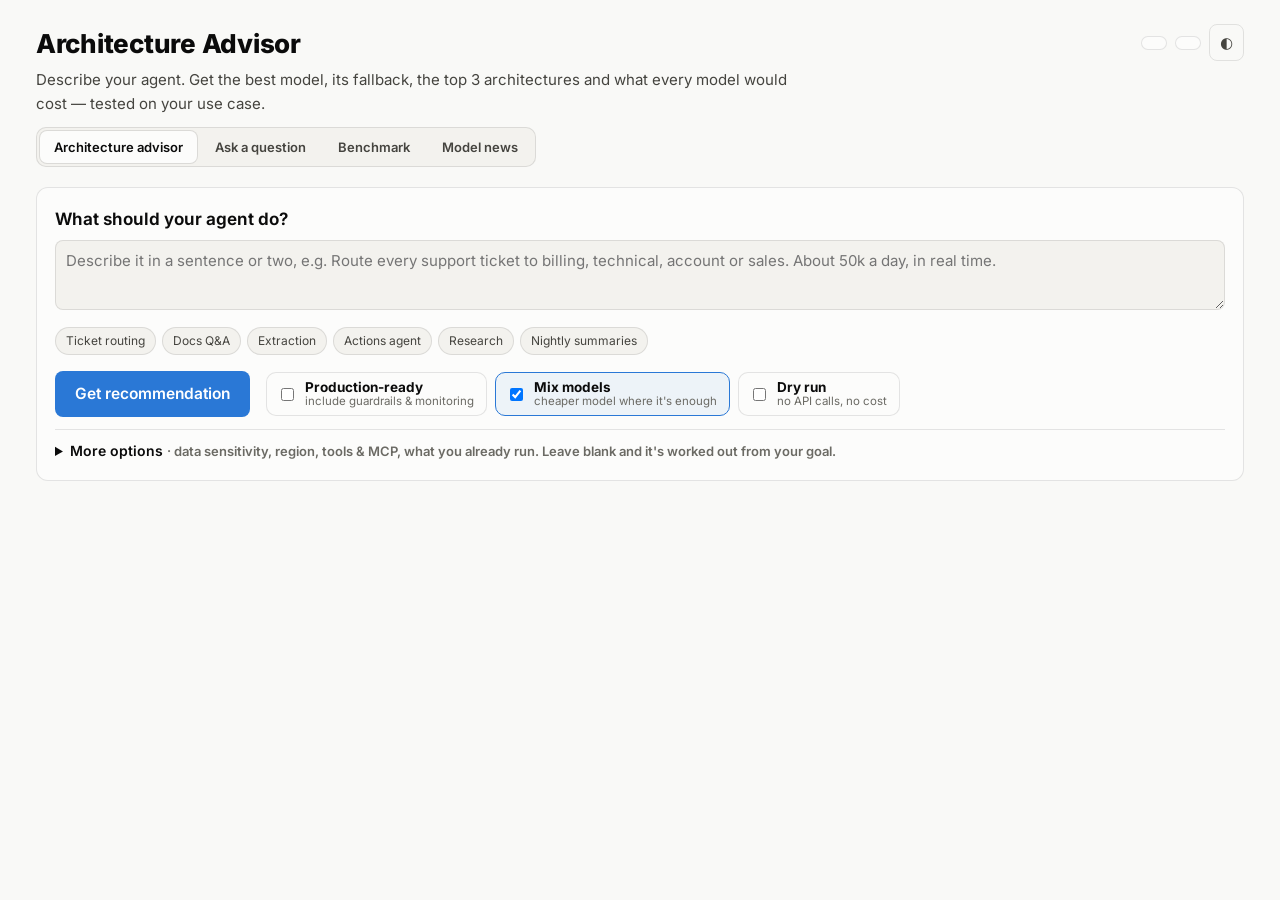
==== static/advisor.html @ 0f48af6d "Local setup: .env loading, setup checker, report script; fixes from live report runs Local - The app" ====
<!doctype html>
<html lang="en">
<head>
<meta charset="utf-8">
<meta name="viewport" content="width=device-width, initial-scale=1">
<title>Architecture Advisor</title>
<link rel="stylesheet" href="/static/styles.css">
</head>
<body>
<main>
  <header>
    <div>
      <h1>Architecture Advisor</h1>
      <p class="sub">Describe your agent. Get the best model, its fallback, the top 3 architectures and what every model would cost — tested on your use case.</p>
      <nav class="tabs"><a href="/" class="on">Architecture advisor</a><a href="/ask">Ask a question</a><a href="/benchmark">Benchmark</a><a href="/news">Model news</a></nav>
    </div>
    <div class="hdr-right">
      <button class="kpill" id="ppill" title="Company AI vendor policy"></button>
      <button class="kpill" id="kpill" title="Where prices and patterns come from"></button>
      <button class="ghost" id="theme" title="Toggle light / dark">◐</button>
    </div>
  </header>

  <!-- policy panel -->
  <section class="card hidden" id="ppanel">
    <div class="cardhead"><div><h2 id="pname">Company AI vendor policy</h2><p class="hint" id="pmeta" style="margin:0"></p></div>
      <button class="ghost" id="pclose">Close</button></div>
    <p class="hint">Only approved vendors are tested, recommended or callable — test cases are never sent anywhere else. The server enforces this on every call; change it in <code>knowledge/policy.json</code>.</p>
    <div class="two"><div><h3 class="h3">Approved</h3><div class="pgrid" id="papproved"></div></div>
      <div><h3 class="h3">Not approved</h3><ul class="facts" id="pexcluded"></ul></div></div>
  </section>

  <!-- knowledge panel -->
  <section class="card hidden" id="kpanel">
    <div class="cardhead"><div><h2>Where the advice comes from</h2><p class="hint" id="kmeta" style="margin:0"></p></div>
      <button class="ghost" id="kclose">Close</button></div>
    <div class="kexplain">
      <div><b class="yes">✓ Verified automatically</b><br>Anthropic (official pricing page), Amazon Bedrock (AWS Price List API) and Azure (Azure Retail Prices API) — re-synced every time the app starts.</div>
      <div><b class="warn">⚠ Needs owner review</b><br>OpenAI, Google and xAI don't publish a machine-readable price list, so a person confirms their prices on the pricing page.</div>
      <div><b>Reported</b><br>Newer models seen on third-party pricing trackers. Their API names aren't confirmed, so they're priced as an estimate but not tested.</div>
    </div>
    <div class="runrow" style="margin:6px 0 10px"><button class="ghost" id="ksync">Sync prices now</button><button class="ghost" id="kcheck">Check model lists against provider APIs</button><span class="hint" id="kout"></span></div>
    <div class="two">
      <div><div class="tablewrap" style="max-height:340px;overflow:auto"><table id="ktable"></table></div></div>
      <div>
        <h3 class="h3">Best-practice sources</h3><ul class="facts" id="ksources"></ul>
        <h3 class="h3" style="margin-top:12px">Design principles</h3><ul class="facts" id="kprinciples"></ul>
      </div>
    </div>
  </section>

  <section class="card goalcard">
    <label class="biglabel" for="goal">What should your agent do?</label>
    <textarea id="goal" class="askbox" placeholder="Describe it in a sentence or two, e.g. Route every support ticket to billing, technical, account or sales. About 50k a day, in real time."></textarea>
    <div class="examples" id="examples"></div>
    <div class="runrow">
      <button class="primary big" id="go">Get recommendation</button>
      <div class="opts">
        <label class="opt" data-tip="Adds the safety and quality controls a production agent needs (guardrails, output checks, limits, failover, tracing, evaluation) and includes their cost and delay in every number."><input type="checkbox" id="harness"> <span><b>Production-ready</b><small>include guardrails &amp; monitoring</small></span></label>
        <label class="opt" data-tip="Lets a cheaper model handle simple steps (routing, checking) while a stronger one decides. Untick to use one model everywhere, which is simpler to run."><input type="checkbox" id="multiModel" checked> <span><b>Mix models</b><small>cheaper model where it's enough</small></span></label>
        <label class="opt" data-tip="Uses built-in model profiles instead of calling any API. Free, but only indicative."><input type="checkbox" id="forceSim"> <span><b>Dry run</b><small>no API calls, no cost</small></span></label>
      </div>
      <ol class="stepper hidden" id="stepper">
        <li data-s="understand"><span></span>Understand</li><li data-s="test"><span></span>Test models</li><li data-s="rank"><span></span>Rank</li>
      </ol>
    </div>
    <div class="progress hidden" id="progressWrap" style="margin-top:10px"><div id="bar"></div></div>
    <details class="cons" id="moreBox"><summary>More options <span class="hint">· data sensitivity, region, tools &amp; MCP, what you already run. Leave blank and it's worked out from your goal.</span></summary>
      <div id="consBox">
        <h3 class="h3" style="margin-top:12px">Data and platforms</h3>
      <div class="reqs" style="margin-top:10px">
        <div><label for="c_data">Most sensitive data</label><select id="c_data"><option value="">Work it out from the goal</option></select></div>
        <div><label for="c_region">Must be processed in</label><select id="c_region"><option value="any">Any region</option><option value="US">US</option><option value="EU">EU</option><option value="APAC">APAC</option></select></div>
        <div><label for="c_commit">Spend commitment with</label><select id="c_commit"><option value="">No commitment</option></select></div>
        <div><label for="c_rate">Engineer-week cost <span class="hint">(optional)</span></label><div class="unit"><span>$</span><input type="number" id="c_rate" step="500" min="0" placeholder="for build cost"></div></div>
      </div>
      <label class="check" style="margin-top:10px"><input type="checkbox" id="c_images"> <span>Inputs include images or scans</span></label>
      <div class="exrow"><span class="hint">Already running:</span>
        <label class="check"><input type="checkbox" class="c_ex" value="gateway"> <span>AI gateway</span></label>
        <label class="check"><input type="checkbox" class="c_ex" value="runtime"> <span>Agent runtime</span></label>
        <label class="check"><input type="checkbox" class="c_ex" value="cache"> <span>Response cache</span></label>
        <label class="check"><input type="checkbox" class="c_ex" value="vector_store"> <span>Vector store</span></label>
      </div>
      <p class="hint" style="margin:8px 0 0">Models that can't take this data or region, or can't read images, are ruled out before testing. Data rules come from the company policy; things you already run are reused at no extra cost, and a platform you have a commitment with wins when it's within 15% of the cheapest.</p>
      </div>
      <div id="agentBox">
        <h3 class="h3" style="margin-top:16px">Agent system <span class="hint" style="font-weight:400">— only if it calls tools or APIs</span></h3>
      <div class="reqs" style="margin-top:10px">
        <div><label for="g_tools">APIs / tools it calls</label><input type="number" id="g_tools" min="0" placeholder="from goal"></div>
        <div><label for="g_int">Connected via</label><select id="g_int"><option value="">Work it out</option><option value="direct">Direct function tools</option><option value="mcp">MCP servers</option><option value="both">Both</option></select></div>
        <div><label for="g_mcp">MCP servers you host</label><input type="number" id="g_mcp" min="0" placeholder="auto"></div>
        <div><label for="g_calls">Tool calls per request</label><input type="number" id="g_calls" min="1" placeholder="3"></div>
        <div><label for="g_lat">API latency</label><div class="unit"><input type="number" id="g_lat" min="0" step="50" placeholder="300"><span>ms</span></div></div>
        <div><label for="g_types">Distinct request types</label><input type="number" id="g_types" min="1" placeholder="from goal"></div>
        <div><label for="g_steps">Steps per request</label><select id="g_steps"><option value="">Work it out</option><option value="1">Same every time</option><option value="0">Vary per request</option></select></div>
      </div>
      <div class="exrow">
        <label class="check"><input type="checkbox" id="g_spec"> <span>Hands off to specialist agents</span></label>
        <label class="check"><input type="checkbox" id="g_hop"> <span>Answers combine several documents or sources</span></label>
        <label class="check"><input type="checkbox" id="g_fresh"> <span>Documents change often</span></label>
        <label class="check"><input type="checkbox" id="g_sql"> <span>Facts live in databases or tables</span></label>
      </div>
      </div>
    </details>
  </section>

  <section id="results" class="hidden">
    <div class="cachebar" id="cachebar"></div>
    <div class="confirm hidden" id="confirm"></div>

    <!-- 1. The answer in one sentence, then winner + fallback -->
    <div class="tldr" id="answer"></div>
    <section class="hero" id="hero"></section>

    <!-- 2. Top 3 architectures -->
    <h2 class="sectiontitle" id="archTitle">Top 3 architectures for this agent</h2>
    <div class="hnote hidden" id="hnote"></div>
    <div class="top3" id="top3"></div>

    <!-- 3. Everything else, one topic at a time -->
    <nav class="rtabs" id="rtabs" role="tablist">
      <button role="tab" data-tab="why" class="on">Why this design</button>
      <button role="tab" data-tab="models">All models</button>
      <button role="tab" data-tab="cost">Cost</button>
      <button role="tab" data-tab="cases">Test cases</button>
      <button role="tab" data-tab="decision">Decision record</button>
      <button role="tab" data-tab="more">More</button>
    </nav>

    <div class="tabpanel" data-tab="why">
    <section class="card" id="sysCard">
      <div class="cardhead"><div><h2>System design for architecture 1</h2><p class="hint" id="sysHint" style="margin:0"></p></div></div>
      <div id="sys"></div>
    </section>

    <section class="card" id="robustCard">
      <div class="cardhead"><div><h2>Does the answer change?</h2><p class="hint" id="robustHint" style="margin:0"></p></div></div>
      <ul class="robust" id="robust"></ul>
    </section>

      <section class="card"><h2>How to build it</h2><div id="build" style="margin-top:6px"></div></section>
    </div>

    <div class="tabpanel hidden" data-tab="models">
    <!-- 4. Every model -->
    <section class="card">
      <div class="cardhead">
        <div><h2 id="tableTitle">Every model for this agent</h2><p class="hint" id="tableHint" style="margin:0"></p>
          <div class="cmpbar" id="cmpBar"><button class="primary" id="compareBtn">Compare all models</button><span class="hint" id="cmpNote"></span></div></div>
        <div class="tfilters">
          <div class="seg" id="platformSeg"></div>
          <label class="check" style="margin:0"><input type="checkbox" id="onlyMeets"> <span>Only models that meet every requirement</span></label>
        </div>
      </div>
      <div class="tablewrap"><table id="mtable" class="mtable"></table></div>
      <div class="pager" id="pager"></div>
    </section>

    </div>

    <div class="tabpanel hidden" data-tab="cost">
    <!-- What this run cost, per action -->
    <section class="card" id="costCard">
      <div class="cardhead"><div><h2>Cost of this run</h2><p class="hint" id="costHint" style="margin:0"></p></div>
        <div class="costtotal"><div class="tv" id="costTotal"></div><div class="hint" id="costSub"></div></div></div>
      <ul class="costlist" id="costList"></ul>
      <p class="hint" id="costFoot" style="margin:10px 0 0"></p>
    </section>

      <section class="card"><div class="cardhead"><div><h2>Production controls <span class="hint" id="harnessShort"></span></h2>
        <p class="hint" style="margin:0">What it takes to run architecture 1 safely in production, and what that adds to the cost.</p></div></div>
        <div id="harnessBox"></div></section>
    </div>

    <div class="tabpanel hidden" data-tab="cases">
      <section class="card">
        <div class="cardhead"><div><h2>What it understood <span class="hint" id="specShort"></span></h2>
          <p class="hint" style="margin:0" id="gradeNote"></p></div></div>
        <div class="pills" id="specPills" style="margin-top:10px"></div>
        <ul class="facts hint" id="assumptions" style="margin-top:8px"></ul>
        <button class="ghost" id="adjustBtn" style="margin-top:8px">Adjust &amp; re-run</button>
        <div id="adjust" class="hidden adjust">
          <div class="reqs">
            <div><label for="a_acc">Minimum accuracy</label><div class="unit"><input type="number" id="a_acc" min="50" max="100"><span>%</span></div></div>
            <div><label for="a_lat">Who is waiting?</label><select id="a_lat">
              <option value="realtime">A system (under 1.5 s)</option><option value="interactive">A person (a few seconds)</option><option value="background">Nobody (background job)</option></select></div>
            <div><label for="a_rpd">Requests per day</label><input type="number" id="a_rpd" step="1000"></div>
            <div><label for="a_budget">Monthly budget (optional)</label><div class="unit"><span>$</span><input type="number" id="a_budget" step="50" placeholder="none"></div></div>
            <div><label for="a_repeat">Repeat requests</label><div class="unit"><input type="number" id="a_repeat" min="0" max="90"><span>%</span></div></div>
            <div><label for="a_risk">Impact of a wrong answer</label><select id="a_risk"><option value="low">Low</option><option value="medium">Medium</option><option value="high">High</option></select></div>
          </div>
          <div class="reqflags">
            <label class="check"><input type="checkbox" id="a_pii"> <span>Personal data</span></label>
            <label class="check"><input type="checkbox" id="a_docs"> <span>Answers from our documents</span></label>
            <label class="check"><input type="checkbox" id="a_large"> <span>Documents are large (100+ pages)</span></label>
            <label class="check"><input type="checkbox" id="a_tools"> <span>Takes actions in our systems</span></label>
            <label class="check"><input type="checkbox" id="a_mem"> <span>Needs memory</span></label>
            <label class="check"><input type="checkbox" id="a_multi"> <span>Several steps or research</span></label>
          </div>
          <h3 class="h3" style="margin-top:14px">Real prompt size <span class="hint" style="font-weight:400">— test cases are short, production prompts aren't. These drive cost.</span></h3>
          <div class="reqs">
            <div><label for="a_sys">System prompt + tool definitions</label><div class="unit"><input type="number" id="a_sys" step="100" min="0"><span>tokens</span></div></div>
            <div><label for="a_ctx">Retrieved text per request</label><div class="unit"><input type="number" id="a_ctx" step="500" min="0"><span>tokens</span></div></div>
            <div><label for="a_doc">All documents, if sent whole</label><div class="unit"><input type="number" id="a_doc" step="1000" min="0"><span>tokens</span></div></div>
            <div><label for="a_hist">Chat history per request</label><div class="unit"><input type="number" id="a_hist" step="500" min="0"><span>tokens</span></div></div>
            <div><label for="a_out">Answer length</label><div class="unit"><input type="number" id="a_out" step="50" min="0" placeholder="measured"><span>tokens</span></div></div>
            <div><label for="a_peak">Busiest hour vs average</label><div class="unit"><input type="number" id="a_peak" step="0.5" min="1"><span>×</span></div></div>
          </div>
          <label class="check"><input type="checkbox" id="a_cache"> <span>Use prompt caching where the platform offers it (priced per platform)</span></label>
          <div class="field" style="margin-top:12px"><label class="l" for="a_labels">Fixed answers (comma-separated)</label><input type="text" id="a_labels" placeholder="empty for free-text answers"></div>
          <div class="field" style="margin-top:12px"><label class="l">Test cases <span class="hint">(short expected answer; | for alternatives; <code>unknown</code> where it should decline)</span></label>
            <div class="tablewrap"><table class="cases" id="caseTable"></table></div>
            <div class="runrow" style="margin-top:8px"><button class="ghost" id="addCase">+ Add test case</button>
              <label class="ghost filebtn">⬆ Upload your cases (CSV)<input type="file" id="csv" accept=".csv,text/csv" hidden></label>
              <span class="hint" id="csvOut">Columns: input, expected. Up to 60 rows. Real cases beat generated ones.</span></div></div>
          <div class="field" style="margin-top:12px"><label class="l" for="a_ref">Reference document the answers come from <span class="hint">(optional; sent with every test case)</span></label>
            <textarea id="a_ref" rows="4" class="askbox" style="min-height:0"></textarea></div>
          <div class="runrow"><button class="primary" id="rerun">Re-run</button></div>
        </div>
      </section>
      <section class="card"><h2>Each model's answers</h2><p class="hint" style="margin:0 0 8px">✓ correct · ✗ wrong · ⚠ made up (a hallucination). Hover a cell for the answer and how it was graded.</p>
        <div class="tablewrap"><table class="drill" id="cases"></table></div></section>
    </div>

    <div class="tabpanel hidden" data-tab="decision">
    <!-- Decision: kept only in the downloaded record -->
    <section class="card" id="decision">
      <div class="cardhead"><div><h2>Your decision</h2><p class="hint" style="margin:0">Goes into the decision record you download. Nothing is saved on the server.</p></div></div>
      <div class="seg" id="decSeg"><button data-v="accept" class="on">Accept the recommendation</button><button data-v="override">Choose differently</button></div>
      <div id="overrideBox" class="reqs hidden" style="margin-top:10px">
        <div><label for="d_arch">Architecture</label><select id="d_arch"></select></div>
        <div><label for="d_model">Model</label><select id="d_model"></select></div>
      </div>
      <div class="reqs" style="margin-top:10px">
        <div style="grid-column:span 2"><label for="d_reason">Reason or notes</label><input type="text" id="d_reason" placeholder="e.g. We standardise on Bedrock; accuracy to be re-checked on 200 real tickets"></div>
        <div><label for="d_by">Decided by</label><input type="text" id="d_by"></div>
      </div>
      <div class="runrow" style="margin-top:10px"><button class="primary" id="adr">⬇ Download decision record</button></div>
    </section>

    </div>

    <div class="tabpanel hidden" data-tab="more">
      <section class="card"><h2>Architectures ruled out for this task</h2><ul class="facts" id="ruled" style="margin-top:8px"></ul></section>
      <section class="card"><h2>Models ruled out for this agent <span class="hint" id="exShort"></span></h2><ul class="facts" id="excluded" style="margin-top:8px"></ul></section>
      <section class="card"><h2>How this advice is made</h2>
        <ol class="steps-ol" style="margin-top:10px">
          <li><b>Understand:</b> Claude (or built-in rules without a key) reads the goal and writes test cases. You can check and edit both; disagreements with the rules are flagged.</li>
          <li><b>Measure:</b> every model answers every test case — live where this server has access, simulated elsewhere (each row says which).</li>
          <li><b>Match patterns:</b> only architectures whose published best-practice conditions fit the task are considered.</li>
          <li><b>Rank architectures:</b> designs meeting every requirement first, then accuracy 35%, cost 25%, speed 15% (0% for background jobs), simplicity 25%.</li>
          <li><b>Pick models:</b> every model is priced inside architecture 1. Best model = cheapest one that meets every requirement, preferring verified prices. Fallback = cheapest qualifying model on a different platform (and maker where possible), so one outage can't take both down.</li>
        </ol>
        <p class="hint">No LLM writes the recommendation. <b>Cost per 1,000 correct answers</b> = cost per request ÷ accuracy × 1,000: the efficiency figure to compare models.</p>
      </section>
    </div>
  </section>
</main>
<div id="tip"></div>

<script src="/static/common.js"></script>
<script>
const EXAMPLES = [
  ["Ticket routing", "Route every incoming support ticket to the right team (billing, technical, account or sales). About 50k tickets a day, in real time."],
  ["Docs Q&A", "Answer customer questions from our returns policy and help center docs; never make things up."],
  ["Extraction", "Extract the order number from customer emails so our agent can look the order up. About 20k emails per day."],
  ["Actions agent", "An agent that can issue refunds, cancel orders and update shipping addresses in our order system for customers."],
  ["Research", "Research competitors and write a weekly report comparing their pricing and features."],
  ["Nightly summaries", "Summarize a nightly batch of call transcripts into a daily report for managers."],
];
const TASK = { classification: "Classification", extraction: "Extraction", grounded_qa: "Answers from documents", open_qa: "Open questions",
  summarization: "Summarization", generation: "Writing", tool_actions: "Takes actions", research: "Research", conversation: "Conversation" };
const LAT = { realtime: "Real time", interactive: "Person waits", background: "Background" };
const EV = { measured: ["measured", "m", "Measured directly on your test cases."],
  composed: ["from measurements", "c", "Replayed from measured per-case results."],
  estimated: ["estimated", "p", "Model accuracy measured; extra steps (tools, retrieval, agent turns) estimated."] };
const SERIES = ["var(--s1)", "var(--s2)", "var(--s3)"];
const BUILD = {
  single_call: ["One prompt with clear instructions and JSON-schema structured output.", "Call it through the AI Gateway with the fallback model configured.", "Keep these test cases as a regression suite."],
  cascade: ["Small model first; ask for a confidence score with the answer.", "Below 80% confidence, re-ask the large model; log both.", "Tune the threshold on your test cases."],
  decision_model: ["Define the decision as a Jev choice question with your labels.", "Accept Jev's answer at ≥ 80% confidence; send the rest to the LLM.", "Review escalations weekly to refine labels and threshold."],
  long_context: ["Put the documents in the system prompt with prompt caching.", "Instruct: answer only from them, else \"unknown\".", "Move to RAG when documents outgrow ~100 pages or change often."],
  rag: ["Chunk, embed and index documents (OpenSearch Serverless or Aurora pgvector).", "Hybrid keyword + vector search with reranking; cite passages.", "Answer only from retrieved text, else \"unknown\"; measure retrieval separately."],
  workflow: ["Code the steps: classify → run the matching tested handler → check.", "Small model for routing/extraction, main model for decisions and drafts.", "Human approval before irreversible actions; trace every step."],
  evaluator_optimizer: ["Writer drafts; reviewer checks against a written rubric.", "Revise once or twice at most.", "Track rubric scores over time."],
  tool_agent: ["Expose APIs as narrow tools with strict schemas.", "Run on the Agent Runtime with per-tool permissions and step limits.", "Human approval for refunds, deletions and other irreversible actions."],
  multi_agent: ["Lead model plans and splits the work.", "Workers run in parallel on the small model with search tools.", "Lead merges and cites; cap steps and spend per run."],
  router: ["Define the request types and a router prompt (small model) with an 'other' route.", "Build and test one handler per type: its own prompt, tools and model.", "Measure routing accuracy separately from handler accuracy."],
  agentic_rag: ["Give the model search tools over each source (documents, SQL view).", "Cap searches per question; require a citation for every claim.", "Evaluate retrieval hit rate and answer accuracy separately."],
  batch: ["Queue requests; submit via the providers' batch APIs (~50% off).", "Store results in S3; retry failures next batch.", "Keep an on-demand path for urgent requests."],
};
let CFG, KNOW, ADV = null, SPEC = null, SRC = null, PLATFORM = "All", PAGE = 1, QUOTA = null;
const PER_PAGE = 10;

// ---------------------------------------------------------------- setup
$("#examples").innerHTML = EXAMPLES.map(([t, g]) => `<button class="ex" type="button" data-goal="${esc(g)}">${esc(t)}</button>`).join("");
$("#examples").onclick = (e) => { const b = e.target.closest(".ex"); if (b) { $("#goal").value = b.dataset.goal; track("example_used", { example: b.textContent }); } };
$("#go").onclick = () => advise({ goal: $("#goal").value.trim() });
$("#goal").addEventListener("keydown", (e) => { if (e.key === "Enter" && (e.metaKey || e.ctrlKey)) $("#go").click(); });
$("#adjustBtn").onclick = () => { $("#adjust").classList.toggle("hidden"); track("adjust_opened", {}); };
$("#addCase").onclick = () => addCase("", "");
$("#caseTable").addEventListener("click", (e) => { if (e.target.closest(".rm")) e.target.closest("tr").remove(); });
$("#rerun").onclick = () => advise({ goal: $("#goal").value.trim(), spec: readAdjust() });
$("#adr").onclick = downloadADR;
function showTab(name) {
  document.querySelectorAll("#rtabs button").forEach((b) => { b.classList.toggle("on", b.dataset.tab === name); b.setAttribute("aria-selected", b.dataset.tab === name); });
  document.querySelectorAll(".tabpanel").forEach((p) => p.classList.toggle("hidden", p.dataset.tab !== name));
  try { sessionStorage.setItem("advisorTab", name); } catch (e) {}
}
$("#rtabs").onclick = (e) => { const b = e.target.closest("button[data-tab]"); if (!b) return; showTab(b.dataset.tab); track("details_opened", { section: b.dataset.tab }); };
$("#compareBtn").onclick = () => {
  if (!ADV || !SPEC) return;
  $("#compareBtn").disabled = true; $("#cmpNote").textContent = "Comparing every eligible model on the same test cases…";
  track("compare_requested", { models: ADV.eligible_models });
  advise({ goal: $("#goal").value.trim(), spec: SPEC, compare: true });
};
function loadQuota() { return fetch("/api/compare-quota").then((r) => r.json()).then((q) => { QUOTA = q; if (ADV) renderCompareBar(); }).catch(() => {}); }
function renderCompareBar(msg) {
  const full = ADV && ADV.scope === "full", q = QUOTA;
  $("#compareBtn").classList.toggle("hidden", full);
  const left = q ? `${q.left} of ${q.limit} full comparisons left today` : "";
  $("#compareBtn").disabled = !!(q && !q.left);
  $("#cmpNote").innerHTML = msg ? `<span class="no">${esc(msg)}</span>`
    : full ? `✓ All ${ADV.eligible_models} eligible models compared on the same test cases.`
    : `This run tested a shortlist of ${ADV.evaluated_models.length} of ${ADV.eligible_models} eligible models (cheapest per tier, plus one on another platform). Compare all to measure every model${ADV.run_cost && ADV.run_cost.compare_estimate ? ` (about ${money(ADV.run_cost.compare_estimate.cost)})` : ""}.${left ? " · " + left : ""}${q && !q.left && q.resets_in_s ? ` — more in ${Math.ceil(q.resets_in_s / 3600)} h` : ""}`;
}
$("#csv").onchange = (e) => { const f = e.target.files[0]; if (f) f.text().then(loadCsv); e.target.value = ""; };
seg("#decSeg", (v) => { $("#overrideBox").classList.toggle("hidden", v !== "override"); });
$("#d_arch").onchange = () => {};
fetch("/api/me").then((r) => r.json()).then((u) => { if (u && u.signed_in) $("#d_by").value = u.name || u.email || ""; }).catch(() => {});
$("#kpill").onclick = () => { $("#kpanel").classList.toggle("hidden"); track("knowledge_opened", {}); };
$("#kclose").onclick = () => $("#kpanel").classList.add("hidden");
$("#ppill").onclick = () => { $("#ppanel").classList.toggle("hidden"); track("knowledge_opened", { panel: "policy" }); };
$("#pclose").onclick = () => $("#ppanel").classList.add("hidden");
$("#kcheck").onclick = liveCheck;
$("#ksync").onclick = syncPrices;
$("#onlyMeets").onchange = () => { PAGE = 1; renderTable(); };
document.querySelectorAll("details[data-d]").forEach((d) => d.addEventListener("toggle", () => d.open && track("details_opened", { section: d.dataset.d })));
function track(event, data) { fetch("/api/events", { method: "POST", headers: { "Content-Type": "application/json" }, body: JSON.stringify({ event, data }) }).catch(() => {}); }

function loadKnowledge() { return fetch("/api/knowledge").then((r) => r.json()).then((k) => { KNOW = k; renderKnowledge(); }); }
fetch("/api/config").then((r) => r.json()).then((cfg) => { CFG = cfg; renderPolicy(); fillConstraints(); return loadKnowledge(); }).then(reopen);

// ---------------------------------------------------------------- constraints and cached results
function fillConstraints() {
  const pol = CFG.policy;
  $("#c_data").innerHTML = `<option value="">Work it out from the goal</option>` +
    Object.entries(pol.data_classes || {}).map(([k, v]) => `<option value="${esc(k)}">${esc(v.label)}</option>`).join("");
  $("#c_commit").innerHTML = `<option value="">No commitment</option>` + pol.approved_platforms.map((p) => `<option>${esc(p.platform)}</option>`).join("");
}
function readConstraints() {
  const c = { residency: $("#c_region").value, existing: [...document.querySelectorAll(".c_ex:checked")].map((x) => x.value) };
  if ($("#c_data").value) c.data_class = $("#c_data").value;
  if ($("#c_commit").value) c.commitment = $("#c_commit").value;
  if ($("#c_rate").value) c.engineer_week_usd = +$("#c_rate").value;
  if ($("#c_images").checked) c.needs_images = true;
  const num = (id, k) => { if ($(id).value !== "") c[k] = +$(id).value; };
  num("#g_tools", "tool_count"); num("#g_mcp", "mcp_servers"); num("#g_calls", "tool_calls_per_request"); num("#g_lat", "api_latency_ms"); num("#g_types", "request_types");
  if ($("#g_int").value) c.integration = $("#g_int").value;
  if ($("#g_steps").value) c.steps_known = $("#g_steps").value === "1";
  [["#g_spec", "specialists"], ["#g_hop", "multi_hop"], ["#g_fresh", "docs_change_often"], ["#g_sql", "structured_data"]].forEach(([id, k]) => { if ($(id).checked) c[k] = true; });
  return c;
}
async function reopen() {
  const key = new URLSearchParams(location.search).get("r");
  if (!key) return;
  const r = await fetch("/api/advice/" + encodeURIComponent(key));
  if (!r.ok) { $("#cachebar").textContent = ""; alert("That result has expired (results are kept for a day and never saved). Run the advice again."); history.replaceState(null, "", location.pathname); return; }
  const j = await r.json();
  SPEC = j.spec; SRC = j; ADV = j.advice; $("#goal").value = SPEC.summary || "";
  render();
}
function ago(t) { const m = Math.round((Date.now() / 1000 - t) / 60); return m < 1 ? "just now" : m < 60 ? `${m} min ago` : `${Math.round(m / 60)} h ago`; }
function renderCacheBar() {
  history.replaceState(null, "", location.pathname + "?r=" + ADV.key);
  $("#cachebar").innerHTML = (ADV.cached_at ? `<span>♻ Reopened from cache — worked out ${ago(ADV.cached_at)} with today's prices and policy.</span><button class="linkbtn" id="fresh">Recalculate</button>` : "") +
    `<button class="linkbtn" id="copyLink" data-tip="Anyone with the link can reopen this result for 24 hours. It's kept in memory only, never saved.">🔗 Copy link to this result</button>`;
  $("#copyLink").onclick = () => navigator.clipboard.writeText(location.href).then(() => ($("#copyLink").textContent = "✓ Link copied"));
  if ($("#fresh")) $("#fresh").onclick = () => advise(SRC.source === "edited" ? { goal: $("#goal").value.trim(), spec: SPEC, fresh: true } : { goal: $("#goal").value.trim(), fresh: true });
}

// ---------------------------------------------------------------- CSV test cases
function parseCsv(text) {
  const rows = []; let row = [], cell = "", q = false;
  for (let i = 0; i < text.length; i++) {
    const ch = text[i];
    if (q) { if (ch === '"' && text[i + 1] === '"') { cell += '"'; i++; } else if (ch === '"') q = false; else cell += ch; }
    else if (ch === '"') q = true;
    else if (ch === ",") { row.push(cell); cell = ""; }
    else if (ch === "\n" || ch === "\r") { if (ch === "\r" && text[i + 1] === "\n") i++; row.push(cell); rows.push(row); row = []; cell = ""; }
    else cell += ch;
  }
  if (cell || row.length) { row.push(cell); rows.push(row); }
  return rows.filter((r) => r.some((c) => c.trim()));
}
function loadCsv(text) {
  let rows = parseCsv(text);
  if (!rows.length) return;
  const head = rows[0].map((h) => h.trim().toLowerCase());
  let ii = head.indexOf("input"), ei = head.indexOf("expected");
  if (ii >= 0) rows = rows.slice(1); else { ii = 0; ei = 1; }
  const cases = rows.map((r) => ({ input: (r[ii] || "").trim(), expected: (r[ei] || "").trim() })).filter((c) => c.input).slice(0, 60);
  $("#caseTable tbody").innerHTML = "";
  cases.forEach((c) => addCase(c.input, c.expected));
  $("#csvOut").textContent = `Loaded ${cases.length} cases${rows.length > 60 ? " (first 60)" : ""}. Press Re-run to test them.`;
  track("cases_uploaded", { count: cases.length });
}
function renderPolicy() {
  const pol = CFG.policy;
  $("#ppill").innerHTML = `<i class="dot" style="background:var(--good)"></i>Policy: ${pol.approved_platforms.length} approved vendors`;
  $("#pname").textContent = pol.name;
  $("#pmeta").textContent = `Owner: ${pol.owner || "—"} · reviewed ${pol.reviewed_on || "—"} · ${pol.approved_models} model offerings allowed`;
  $("#papproved").innerHTML = pol.approved_platforms.map((p) => `<span class="req ok">✓ ${esc(p.vendor)} <small class="hint">· ${esc(p.platform)}</small></span>`).join("");
  const svc = Object.values(pol.services).filter((x) => !x.approved).map((x) => `<li><b>${esc(x.name)}</b>: not approved. ${esc(x.why_it_matters)}</li>`);
  const byPlat = {}; pol.excluded.forEach((e) => (byPlat[e.reason] = (byPlat[e.reason] || []).concat(e.label)));
  $("#pexcluded").innerHTML = svc.join("") + Object.entries(byPlat).map(([r, ls]) => `<li><b>${esc(r)}</b>: ${esc([...new Set(ls)].join(", "))}</li>`).join("") || "<li>Nothing excluded.</li>";
}
function info(id) { return (KNOW && KNOW.models.find((x) => x.id === id)) || {}; }
function mlabel(id) { const m = info(id); return m.label ? m.label : id; }
function mplat(id) { return info(id).platform || ""; }

// ---------------------------------------------------------------- knowledge
function statusBadge(m) {
  if (m.status === "verified") return `<span class="yes" data-tip="${esc(m.price_source || "Checked against " + (m.source || "the official source"))}">✓ verified${m.verified_on ? " " + esc(m.verified_on) : ""}</span>`;
  if (m.status === "reported") return `<span class="hint" data-tip="${esc(m.review_note || "")}">reported</span>`;
  return `<span class="warn" data-tip="${esc(m.review_note || "Confirm on the provider's pricing page")}">⚠ needs review</span>`;
}
function renderKnowledge() {
  const k = KNOW;
  $("#kpill").innerHTML = `<i class="dot" style="background:${k.models_verified < k.models_total - k.models_reported ? "var(--s4)" : "var(--good)"}"></i>Prices: ${k.models_verified} verified · ${k.models_total - k.models_verified - k.models_reported} to review · ${k.models_reported} reported`;
  const sync = k.last_price_sync;
  $("#kmeta").textContent = `Patterns reviewed ${k.patterns_reviewed_on}. ` + (sync ? `Last price sync ${sync.at.replace("T", " ").slice(0, 16)} UTC: ` +
    Object.entries(sync.sources).map(([s, v]) => `${s} ${v.ok ? "✓ " + v.models_matched + " matched" : "unreachable"}`).join(" · ") : "Price sync hasn't run yet.");
  $("#ktable").innerHTML = `<thead><tr><th>Model</th><th>Platform</th><th class="num">$ / 1M in · out</th><th>Price</th></tr></thead><tbody>` +
    k.models.map((m) => `<tr><td>${esc(m.label)}</td><td class="hint">${esc(m.platform)}</td><td class="num">$${m.in} · $${m.out}</td><td>${statusBadge(m)} <a class="hint" href="${esc(m.source)}" target="_blank" rel="noopener">source</a></td></tr>`).join("") + "</tbody>";
  $("#ksources").innerHTML = Object.values(k.sources).map((s) => `<li><a href="${esc(s.url)}" target="_blank" rel="noopener">${esc(s.title)}</a></li>`).join("");
  $("#kprinciples").innerHTML = k.principles.map((p) => `<li>${esc(p)}</li>`).join("");
}
async function syncPrices() {
  $("#kout").textContent = "Syncing…";
  const r = await fetch("/api/knowledge/sync-prices", { method: "POST" }).then((x) => x.json());
  $("#kout").textContent = Object.entries(r.sources).map(([s, v]) => `${s}: ${v.ok ? v.models_matched + " matched" : "unreachable"}`).join(" · ") + (r.changes.length ? ` · ${r.changes.length} price changes` : " · no price changes");
  loadKnowledge();
}
async function liveCheck() {
  $("#kout").textContent = "Checking…";
  const r = await fetch("/api/knowledge/check", { method: "POST" }).then((x) => x.json());
  $("#kout").innerHTML = Object.entries(r).map(([p, v]) => `${esc(CFG.providers[p].label)}: ${v.checked ? (v.missing.length ? `<span class="no">missing ${esc(v.missing.join(", "))}</span>` : "✓") + (v.new.length ? ` <span class="warn">new: ${esc(v.new.slice(0, 8).join(", "))}</span>` : "") : "skipped"}`).join(" · ");
}

// ---------------------------------------------------------------- run
async function advise(body) {
  if (!body.goal && !body.spec) { $("#goal").focus(); return; }
  body.force_sim = $("#forceSim").checked;
  body.harness = $("#harness").checked;
  body.constraints = readConstraints();
  body.multi_model = $("#multiModel").checked;
  $("#go").disabled = $("#rerun").disabled = true;
  $("#stepper").classList.remove("hidden"); $("#progressWrap").classList.remove("hidden"); $("#bar").style.width = "0";
  document.querySelectorAll("#stepper li").forEach((li) => (li.className = ""));
  try {
    const resp = await fetch("/api/advise", { method: "POST", headers: { "Content-Type": "application/json" }, body: JSON.stringify(body) });
    if (!resp.ok) { const j = await resp.json().catch(() => ({})); if (j.quota) QUOTA = j.quota; const err = new Error(j.error || resp.statusText); err.quota = !!j.quota; throw err; }
    const reader = resp.body.getReader(), dec = new TextDecoder(); let buf = "";
    while (true) {
      const { value, done } = await reader.read(); if (done) break;
      buf += dec.decode(value, { stream: true });
      let nl; while ((nl = buf.indexOf("\n")) >= 0) {
        const ev = JSON.parse(buf.slice(0, nl)); buf = buf.slice(nl + 1);
        if (ev.type === "stage") { const o = ["understand", "test", "rank"], i = o.indexOf(ev.stage);
          document.querySelectorAll("#stepper li").forEach((li, j) => (li.className = j < i ? "done" : j === i ? "active" : "")); }
        if (ev.type === "spec") { SPEC = ev.spec; SRC = ev; }
        if (ev.type === "progress") $("#bar").style.width = (100 * ev.done / ev.total) + "%";
        if (ev.type === "advice") ADV = ev;
        if (ev.type === "error") throw new Error(ev.error);
      }
    }
    document.querySelectorAll("#stepper li").forEach((li) => (li.className = "done"));
    setTimeout(() => { $("#stepper").classList.add("hidden"); $("#progressWrap").classList.add("hidden"); }, 1200);
    await loadKnowledge();
    render();
    $("#results").scrollIntoView({ behavior: "smooth", block: "start" });
  } catch (e) {
    if (e.quota) { renderCompareBar(e.message); } else { alert("Advice failed: " + e.message); }
  }
  $("#go").disabled = $("#rerun").disabled = false; $("#compareBtn").disabled = false;
}

// ---------------------------------------------------------------- render
const pct = (x) => x == null ? "—" : Math.round(x * 100) + "%";
const dur = (ms) => ms == null ? "—" : ms >= 3600000 ? Math.round(ms / 3600000) + " h" : ms >= 60000 ? Math.round(ms / 60000) + " min" : fmtMs(ms);
function strength() {
  const n = ADV.top[0] ? ADV.top[0].n : 0, live = ADV.live_count;
  if (!live) return ["Indicative", "weak", "Model calls were simulated. Add API access for real measurements."];
  if (n >= 40) return ["Strong", "strong", `${n} graded test cases, live calls.`];
  if (n >= 15) return ["Moderate", "moderate", `${n} graded test cases; 40+ makes close calls decisive.`];
  return ["Weak", "weak", `Only ${n} graded test cases.`];
}
function row(id) { return ADV.model_table.find((r) => r.id === id); }
function modelName(id) { return id === "jev" ? "Jev" : `${mlabel(id)}${mplat(id) && !mplat(id).startsWith(info(id).maker) ? " on " + mplat(id) : ""}`; }

function render() {
  $("#results").classList.remove("hidden");
  const conf = SRC.confirm || [];
  $("#confirm").classList.toggle("hidden", !conf.length);
  $("#confirm").innerHTML = conf.length ? `<b>Please confirm:</b> ${conf.map((c) => `${esc(c.label)} read as <b>${esc(String(c.architect))}</b> (rules suggest ${esc(String(c.rules))})`).join(" · ")}. <a href="#" id="fixit">Adjust</a>` : "";
  if (conf.length) $("#fixit").onclick = (e) => { e.preventDefault(); showTab("cases"); $("#adjust").classList.remove("hidden"); $("#adjust").scrollIntoView({ behavior: "smooth" }); };
  PAGE = 1; loadQuota(); renderCacheBar(); renderAnswer(); renderHero(); renderArchitectures(); renderSystem(); renderRobust(); renderPlatforms(); renderTable(); renderDetails(); renderHarness(); renderDecision(); renderCost();
  let tab = "why"; try { tab = sessionStorage.getItem("advisorTab") || "why"; } catch (e) {}
  showTab(tab);
}

const GLOSS = {
  "Per month": "Model cost per month at your volume, including the production controls when they're on.",
  "Accuracy": "Share of test cases answered correctly. 'Likely' is the 95% range: with few test cases the true rate could be anywhere in it.",
  "95% within": "95 of every 100 requests are answered within this time (the p95 latency).",
  "Per 1K correct": "Cost for every 1,000 correct answers (cost per request ÷ accuracy × 1,000): the fairest way to compare models.",
};
function tile(k, v, sub, state) {
  return `<div class="tile ${state || ""}"><div class="tk"${GLOSS[k] ? ` data-tip="${esc(GLOSS[k])}"` : ""}>${k}</div><div class="tv">${v}</div><div class="ts">${sub || "&nbsp;"}</div></div>`;
}
function renderAnswer() {
  const d = ADV.top[0], p = ADV.models;
  if (!d) { $("#answer").innerHTML = ""; return; }
  const st = strength(), stab = ADV.stability || {}, g = ADV.grading || {};
  const miss = d.checks.filter((c) => !c.pass).map((c) => c.label.toLowerCase());
  const acc = d.accuracy != null ? `, <b>${pct(d.accuracy)}</b> accurate on ${d.n} test cases (likely ${range(d)})` : "";
  const badges = [`<span class="strength ${st[1]}" data-tip="${esc(st[2])}">Confidence: ${st[0]}</span>`];
  if (ADV.cached_at || stab.spec === "pinned" || stab.reused) badges.push(`<span class="badge2" data-tip="Within one browser session the same goal keeps the same test cases and each model's measured answers, so the recommendation doesn't drift between runs.">⟲ Same test cases as earlier in this session</span>`);
  if (g.judge) badges.push(`<span class="badge2" data-tip="Free-text answers the keyword check couldn't confirm were checked by a judge model for meaning.">⚖ ${g.judge} answers checked by a judge</span>`);
  if (ADV.scope === "shortlist") badges.push(`<span class="badge2" data-tip="Only a shortlist of models was tested. Use Compare all models in the All models tab to test every one.">${ADV.evaluated_models.length} of ${ADV.eligible_models} models tested</span>`);
  $("#answer").innerHTML = `<div class="ans-k">Recommendation for “${esc(SPEC.summary)}”</div>
    <p class="ans-main">Build a <b>${esc(d.name)}</b> on <b>${esc(modelName(p.primary))}</b>${p.fallback ? `, with <b>${esc(modelName(p.fallback))}</b> as the fallback` : ""}. About <b>${fmt$(d.monthly)}/month</b>${acc}. ${d.passes ? "Meets every requirement." : `Closest option: misses ${esc(miss.join(", "))}.`}</p>
    <div class="ans-badges">${badges.join("")}</div>`;
}
function reqChips(d) {
  const lab = { accuracy: "Accuracy", halluc: "Hallucinations", latency: "Speed", cost: "Budget", context: "Context", quota: "Peak load" };
  const tgt = (c) => c.key === "latency" ? `95% ≤ ${dur(c.target)}` : c.key === "cost" ? `≤ ${fmt$(c.target)}` : c.key === "halluc" ? `≤ ${pct(c.target)}`
    : c.key === "context" ? `${tok(c.value)} of ${tok(c.target)}` : c.key === "quota" ? `≤ ${tok(c.target)} tokens/min` : `≥ ${pct(c.target)}`;
  return d.checks.map((c) => {
    const unsure = c.key === "accuracy" && c.pass && !c.sure;
    return `<span class="req ${c.pass ? "ok" : "bad"} ${unsure ? "unsure" : ""}" ${unsure ? `data-tip="Measured ${pct(c.value)}, but with ${d.n} test cases the true rate could be ${pct(c.lo)}–${pct(c.hi)}. Add real cases to confirm."` : ""}>${c.pass ? (unsure ? "≈" : "✓") : "✗"} ${lab[c.key]} ${tgt(c)}</span>`;
  }).join("");
}
function tok(n) { return n == null ? "—" : n >= 1e6 ? (n / 1e6).toFixed(1).replace(/\.0$/, "") + "M" : n >= 1e3 ? Math.round(n / 1e3) + "k" : String(Math.round(n)); }
function range(d) { return d.acc_lo == null ? "" : `${Math.round(d.acc_lo * 100)}–${pct(d.acc_hi)}`; }
function heroFacts(d, p) {
  const f = [];
  f.push(`<span class="fact" data-tip="Engineer-weeks for a first production release; planning estimate from knowledge/tco.json">🛠 Build ${d.build_weeks[0]}–${d.build_weeks[1]} eng-weeks${d.build_usd ? ` (~${fmt$(d.build_usd[0])}–${fmt$(d.build_usd[1])})` : ""}</span>`);
  if (d.infra_monthly) f.push(`<span class="fact" data-tip="${esc(d.infra.map((i) => `${i.name}: ${i.basis}`).join("; "))}">🏗 Fixed infra ${fmt$(d.infra_monthly)}/mo</span>`);
  f.push(`<span class="fact" data-tip="Busiest minute at ${SPEC.peak_factor}× the average hour, ${d.peak.calls.toFixed(1)} model calls per request. Check your quota${d.peak.check_url ? " at " + d.peak.check_url : ""}; beyond it, consider ${d.peak.provisioned || "provisioned capacity"}.">📈 Peak ${Math.round(d.peak.rpm)} req/min · ${tok(d.peak.tpm)} tokens/min${d.peak.quota ? (d.peak.over.length ? " — over quota" : " — within quota") : ""}</span>`);
  f.push(`<span class="fact" data-tip="Prompt: ${tok(SPEC.system_prompt_tokens)} system + tools, ${tok(SPEC.context_tokens)} retrieved, ${tok(SPEC.history_tokens)} history. Change it under 'What I understood → Adjust'.">📏 ~${tok(d.tokens_per_call)} tokens per call${d.cached_share >= 0.05 ? ` · ${pct(d.cached_share)} cached` : ""}</span>`);
  if (p.committed) f.push(`<span class="fact">🤝 On your ${esc(SPEC.commitment)} commitment</span>`);
  if (p.retirement) f.push(`<span class="fact warnf" data-tip="${esc(p.retirement.title)}">⚠ Retirement notice${p.retirement.date ? " · " + esc(p.retirement.date) : ""}</span>`);
  return `<div class="facts-row">${f.join("")}</div>`;
}
function heroNotes(d, p) {
  const n = [], acc = d.checks.find((c) => c.key === "accuracy");
  if (acc && acc.pass && !acc.sure) n.push(`📊 Measured ${pct(d.accuracy)} on ${d.n} test cases, but the true rate could be as low as <b>${pct(d.acc_lo)}</b>. Upload real cases (Test cases tab → Adjust → Upload CSV) to confirm it clears ${pct(SPEC.accuracy_target)}.`);
  if ((p.near_misses || []).length) n.push(`🔎 Cheaper models that missed the accuracy target by a margin within noise: ${p.near_misses.map((x) => `<b>${esc(x.label)}</b> on ${esc(x.platform)} (${pct(x.accuracy)}, ${fmt$(x.monthly)}/mo)`).join(", ")}. More test cases would settle it.`);
  if ((p.simulated_qualifiers || []).length) n.push(`🧪 Cheaper in simulation only: ${p.simulated_qualifiers.map((x) => `<b>${esc(x.label)}</b> on ${esc(x.platform)} (${fmt$(x.monthly)}/mo)`).join(", ")}. The winner comes only from models measured live; add those vendors' keys to measure them.`);
    if (p.fallback_retirement) n.push(`⚠ The fallback has a retirement notice: ${esc(p.fallback_retirement.title)}.`);
  return n.length ? `<div class="notes">${n.map((x) => `<div>${x}</div>`).join("")}</div>` : "";
}
function renderHero() {
  const d = ADV.top[0], p = ADV.models, st = strength(), i = info(p.primary), r = row(p.primary), fbi = p.fallback ? info(p.fallback) : null, fb = p.fallback_design;
  const good = ADV.model_table.filter((x) => x.tested && x.meets).map((x) => x.monthly).sort((a, b) => a - b);
  const median = good.length ? good[Math.floor(good.length / 2)] : null;
  const saving = median ? Math.round((1 - d.monthly / median) * 100) : 0;
  const nLive = p.live_qualified || 0, simOnly = good.length - nLive;
  const why = nLive && simOnly > 0 && r && r.mode === "live" ? `Cheapest of <b>${nLive}</b> model${nLive > 1 ? "s" : ""} that met every requirement in <b>live</b> measurements. ${simOnly} more qualify only in simulation — add their vendors' API keys to measure them for real.`
    : good.length > 1 && saving >= 5 ? `Cheapest of <b>${good.length}</b> models that meet every requirement — <b>${saving}% below</b> the typical qualifying cost (${fmt$(median)}/mo).`
    : good.length > 1 ? `<b>${good.length}</b> models meet every requirement at about this cost; this one wins on verified price, then its own per-request cost.`
    : good.length === 1 ? "The only model that meets every requirement." : "No model met every requirement; this is the closest.";
  const cu = p.cheaper_unverified;
  $("#hero").innerHTML = `

    <div class="hero-grid">
      <article class="winner">
        <div class="badge-row"><span class="medal">🏆 Winner · best model</span>${statusBadge(i)} ${r ? `<span class="modebadge ${r.mode}">${r.mode}</span>` : ""}</div>
        <div class="wname">${esc(i.label || p.primary)}</div>
        <div class="wmeta">${esc(i.maker || "")} · <b>${esc(i.platform || "")}</b> · $${i.in} / $${i.out} per 1M tokens</div>
        <div class="warch">runs in <b>${esc(d.name)}</b></div>
        <div class="tiles t4">
          ${tile("Per month", fmt$(d.monthly), d.infra_monthly ? `+ ${fmt$(d.infra_monthly)} fixed infra` : `${SPEC.requests_per_day.toLocaleString()} requests/day`, "hi")}
          ${tile("Accuracy", pct(d.accuracy), `<span data-tip="${d.right} of ${d.n} test cases correct; 95% range ${range(d)}">${d.right}/${d.n} · likely ${range(d)}</span>`)}
          ${tile("95% within", dur(d.p95_ms), `median ${dur(d.p50_ms)}`)}
          ${tile("Per 1K correct", d.accuracy ? fmt$(d.cost_per_req * 1000 / d.accuracy) : "—", `hallucinations ${pct(d.halluc)}`)}
        </div>
        <p class="whywin">${why}${ADV.scope === "shortlist" ? `<br><span class="hint">Picked from a shortlist of ${ADV.evaluated_models.length} of ${ADV.eligible_models} models — use <b>Compare all models</b> in the All models tab to check every one.</span>` : ""}</p>
        ${heroFacts(d, p)}
      </article>
      <article class="runner">
        <div class="badge-row"><span class="medal alt">↺ Fallback</span>${fbi ? statusBadge(fbi) : ""}</div>
        ${fbi ? `<div class="rname">${esc(fbi.label)}</div>
        <div class="wmeta">${esc(fbi.maker)} · <b>${esc(fbi.platform)}</b></div>
        <div class="warch">Takes over if the winner is down or unavailable${row(p.fallback) && !row(p.fallback).meets ? ` · <span class="no">misses ${esc(row(p.fallback).checks.filter((c) => !c.pass).map((c) => c.label.toLowerCase()).join(", "))}: nothing on another platform met every requirement</span>` : ""}${row(p.fallback) && row(p.fallback).mode !== "live" ? ` · <span class="warn">${row(p.fallback).meets ? "qualified in simulation only" : "simulated, not measured live"}</span>` : ""}</div>
        <div class="tiles t2">
          ${tile("Per month", fmt$(fb.monthly), "")}${tile("Accuracy", pct(fb.accuracy), `${fb.right}/${fb.n} · likely ${range(fb)}`)}
          ${tile("95% within", dur(fb.p95_ms), "")}${tile("Per 1K correct", fb.accuracy ? fmt$(fb.cost_per_req * 1000 / fb.accuracy) : "—", "")}
        </div>` : `<p class="hint">No model on another platform met every requirement.</p>`}
      </article>
    </div>
    ${d.harness ? `<p class="hsum">🛡 Includes a production harness: <b>${d.harness.controls.length} controls</b>, ${fmt$(d.harness.monthly)}/month${d.harness.ms >= 1 ? `, +${dur(d.harness.ms)} wait` : ", no added wait"} (estimate).</p>` : ""}
    <div class="hero-foot"><div class="reqs-row">${reqChips(d)}</div>
      <div class="ev-row"><span class="strength ${st[1]}">Evidence: ${st[0]}</span><span class="hint">${esc(st[2])}</span></div></div>
    ${heroNotes(d, p)}
    ${cu ? `<p class="cheaper">💡 <b>${esc(cu.label)}</b> (${esc(cu.platform)}) also met every requirement at ${fmt$(cu.monthly)}/month but its price isn't verified yet — confirm it to make it eligible.</p>` : ""}`;
}

function renderArchitectures() {
  const n = ADV.top.length;
  $("#archTitle").innerHTML = n >= 3 ? "Top 3 architectures for this agent"
    : `${n === 1 ? "The architecture" : `The ${n} architectures`} that fit this agent <span class="hint" style="font-weight:400">— only ${n} of ${n + Object.keys(ADV.not_applicable).length} patterns fit this task; the rest are listed under “ruled out” with the reason</span>`;
  $("#top3").innerHTML = ADV.top.map((d, i) => {
    const lines = i === 0 ? d.why.slice(0, 4) : d.tradeoffs;
    const chk = (k) => { const c = d.checks.find((x) => x.key === k); return c && !c.pass ? "bad" : ""; };
    return `<article class="arch ${i === 0 ? "first" : ""}" style="--sc:${SERIES[i]}">
      <div class="archhead"><span class="rank" style="background:${SERIES[i]};color:#fff">${i + 1}</span><span class="k">Architecture ${i + 1}${i === 0 ? " · recommended" : ""}</span></div>
      <h3>${esc(d.name)}</h3>
      <p class="what">${esc(d.what)}</p>
      ${chainHtml(d)}
      <div class="hint" style="margin:8px 0 6px">${roleLine(d)}</div>
      <div class="tiles t3">
        ${tile("Per month", fmt$(d.monthly), "", chk("cost"))}${tile("Accuracy", pct(d.accuracy), "", chk("accuracy"))}${tile("95% within", dur(d.p95_ms), "", chk("latency"))}
      </div>
      <div class="k" style="margin-top:10px">${i === 0 ? "Why this one" : "Trade-off vs architecture 1"}</div>
      <div class="chips">${lines.map((l) => `<span class="chip2">${esc(l)}</span>`).join("")}</div>
      ${i === 0 ? "" : `<p class="pick-if"><b>Choose it if</b> ${esc(d.pick_if)}</p>`}
      <p class="hsum">🛠 Build ${d.build_weeks[0]}–${d.build_weeks[1]} eng-weeks${d.infra_monthly ? ` · infra ${fmt$(d.infra_monthly)}/mo` : ""}${d.build_usd ? ` · first year ~${fmt$(12 * d.total_monthly + (d.build_usd[0] + d.build_usd[1]) / 2)}` : ""} · accuracy range ${range(d)}</p>
      ${d.harness ? `<p class="hsum">🛡 Harness: ${d.harness.controls.length} controls · ${fmt$(d.harness.monthly)}/mo${d.harness.ms >= 1 ? ` · +${dur(d.harness.ms)}` : ""} <span class="hint">(included above, estimate)</span></p>` : ""}
      <div class="addons"><span class="ev ${EV[d.evidence][1]}" data-tip="${esc(EV[d.evidence][2])}">${EV[d.evidence][0]}</span>
        ${d.sources && d.sources.length ? `<span class="hint">· ${d.sources.map((s) => `<a href="${esc(s.url)}" target="_blank" rel="noopener">${esc(s.title.split(" — ")[0])}</a>`).join(", ")}</span>` : ""}</div>
    </article>`;
  }).join("");
}

function chainHtml(d) {
  const nodes = (xs) => xs.map((x) => `<span class="node ${/LLM/.test(x) ? "llm" : ""}">${esc(x)}</span>`).join('<span class="arrow">→</span>');
  if (!d.harness) return `<div class="chain">${nodes(d.flow)}</div>`;
  const has = (id) => d.harness.controls.some((c) => c.id === id);
  const before = has("input_guard") ? [`<span class="node guard">Input guardrail</span>`] : [];
  const after = [has("grounding") ? "Grounding check" : null, has("output_check") ? "Output check" : null].filter(Boolean)
    .map((x) => `<span class="node guard">${x}</span>`);
  const arrow = '<span class="arrow">→</span>';
  return `<div class="hframe"><div class="hlabel">🛡 Production controls · ${d.harness.controls.length} controls</div>
    <div class="chain">${[...before, nodes(d.flow), ...after].join(arrow)}</div></div>`;
}
function renderHarness() {
  const h = ADV.harness || {}, d = ADV.top[0];
  const note = !h.on && h.recommended
    ? `⚠ <b>These are prototype numbers.</b> This agent needs production controls because ${h.reasons.length > 1 ? h.reasons.slice(0, -1).join(", ") + " and " + h.reasons.at(-1) : h.reasons[0]}. Tick <b>Production-ready</b> and re-run to see what it costs.`
    : !h.on ? `These numbers are for the architecture alone. Tick <b>Production-ready</b> and re-run to include guardrails, evaluation and failover.` : "";
  $("#hnote").classList.toggle("hidden", !note); $("#hnote").innerHTML = note;
  const box = $("#harnessBox");
  if (!d || !d.harness) { $("#harnessShort").textContent = "· off"; box.innerHTML = `<p class="hint">Not included in this run. Tick <b>Production-ready</b> next to the goal and re-run.</p>`; return; }
  const hz = d.harness;
  $("#harnessShort").textContent = `· ${hz.controls.length} controls · ${fmt$(hz.monthly)}/month`;
  const layers = [...new Set(hz.controls.map((c) => c.layer_name))];
  box.innerHTML = `<p class="hint" style="margin:0 0 8px">Controls that call a model are priced from this run's measured results; the others add no model cost. The regression suite costs ${hz.per_release >= 0.01 ? `about <b>${fmt$(hz.per_release)}</b>` : "under a cent"} each time it runs before a release. These figures are estimates and are included in every cost above.</p>
    <div class="tablewrap"><table class="htable"><thead><tr><th>Control</th><th>What it does</th><th class="num">Per month</th><th class="num">Added wait</th><th>How it's worked out</th></tr></thead><tbody>
    ${layers.map((l) => `<tr class="layer"><td colspan="5">${esc(l)}</td></tr>` + hz.controls.filter((c) => c.layer_name === l).map((c) => `<tr>
      <td><b>${esc(c.name)}</b><div class="hint">${c.sources.map((x) => `<a href="${esc(x.url)}" target="_blank" rel="noopener">${esc(x.title.split(" — ")[0])}</a>`).join(", ")}</div></td>
      <td>${esc(c.what)}</td><td class="num">${c.monthly ? fmt$(c.monthly) : "—"}</td><td class="num">${c.ms >= 1 ? dur(c.ms) : "—"}</td><td class="hint">${esc(c.basis)}</td></tr>`).join("")).join("")}
    </tbody></table></div>`;
}

function roleLine(d) {
  const roles = (d.roles || []).filter((r) => !r.role.startsWith("fallback"));
  const uniq = [...new Set(roles.map((r) => r.model))];
  if (uniq.length <= 1) return `Model: <b>${esc(modelName(uniq[0] || d.models.primary))}</b>${roles.length > 1 ? " for every role" : ""}`;
  return roles.map((r) => `${esc(r.role)}: <b>${esc(r.model === "jev" ? "Jev" : mlabel(r.model))}</b>`).join(" · ");
}
function srcLinks(list) { return (list || []).map((x) => `<a href="${esc(x.url)}" target="_blank" rel="noopener">${esc(x.title.split(" — ")[0])}</a>`).join(", "); }
function renderSystem() {
  const sd = ADV.system, d = ADV.top[0];
  $("#sysCard").classList.toggle("hidden", !sd);
  if (!sd) return;
  const agentic = ["tool_agent", "multi_agent", "router", "workflow", "agentic_rag"].includes(d.arch);
  $("#sysHint").innerHTML = `How the goal shaped the pattern, which model does what, and how tools and data are connected.` +
    (agentic ? ` <b>Agentic figures are estimates:</b> per-call accuracy, cost and speed are measured; the number of turns comes from your inputs, and whether the agent picks the right tool isn't tested yet.` : "");
  const trace = sd.trace.map((t) => `<li><b>${esc(t.fact)}</b> → ${esc(t.rule)}
      ${t.effects && t.effects.length ? `<div class="effects">${t.effects.map((e) => e.rank ? `<span class="req ${e.rank === 1 ? "ok" : ""}">#${e.rank} ${esc(e.name)}</span>` : `<span class="req" data-tip="${esc(e.ruled_out || "")}">✗ ${esc(e.name)}</span>`).join("")}</div>` : ""}
      <div class="hint">${srcLinks(t.sources)}</div></li>`).join("");
  const roles = `<table class="htable"><thead><tr><th>Role</th><th>Model</th><th>Platform</th></tr></thead><tbody>${sd.roles.map((r) => `<tr><td>${esc(r.role)}</td><td><b>${esc(r.model === "jev" ? "Jev" : mlabel(r.model))}</b></td><td class="hint">${esc(r.model === "jev" ? "TypeSafe" : mplat(r.model))}</td></tr>`).join("")}</tbody></table>
    <p class="hint">${SPEC.multi_model ? "Mix models is on: a separate cheaper model is used only where it's cheaper and good enough." : "Mix models is off: one model for every role."}</p>`;
  const ig = sd.integration;
  const tools = ig ? `<p><b>${esc(ig.recommendation)}</b> — ${ig.why.map(esc).join("; ")}.</p>
    <div class="facts-row"><span class="fact">🔧 ${ig.tool_count} tools · ~${ig.calls_per_request} calls per request · ${ig.api_latency_ms} ms each</span>
      <span class="fact" data-tip="Tool definitions are sent with every model call and priced in (cached where the platform allows).">📄 ${ig.tools_per_call} tool definitions per call ≈ ${tok(ig.definition_tokens)} tokens</span>
      ${ig.tool_search ? `<span class="fact warnf">🔎 Use tool search: load definitions on demand</span>` : ""}
      ${ig.mcp_servers ? `<span class="fact">🔌 ${ig.mcp_servers} MCP server${ig.mcp_servers > 1 ? "s" : ""} to host and govern</span>` : ""}</div>
    <ul class="facts">${ig.controls.map((c) => `<li>${esc(c)}</li>`).join("")}</ul><div class="hint">${srcLinks(ig.sources)}</div>` : "";
  const rt = sd.retrieval;
  const ret = rt ? `<p><b>${esc(rt.strategy)}</b></p><ul class="facts">${rt.components.map((c) => `<li><b>${esc(c.name)}</b>: ${esc(c.why)}. <span class="hint">${srcLinks(c.sources)}</span></li>`).join("")}</ul>
    <p class="hint">⚠ ${esc(rt.caveat)}</p>` : "";
  $("#sys").innerHTML = `<div class="sysgrid">
    <div><h3 class="h3">How the pattern was chosen</h3><ul class="trace">${trace}</ul></div>
    <div><h3 class="h3">Models per role</h3>${roles}
      ${ig ? `<h3 class="h3" style="margin-top:14px">Tools and integration</h3>${tools}` : ""}
      ${rt ? `<h3 class="h3" style="margin-top:14px">Retrieval</h3>${ret}` : ""}</div></div>`;
}
function money(x) { return x == null ? "—" : x >= 1 ? "$" + x.toFixed(2) : x >= 0.01 ? "$" + x.toFixed(3) : x > 0 ? "$" + x.toFixed(4) : "$0"; }
function renderCost() {
  const c = ADV.run_cost; $("#costCard").classList.toggle("hidden", !c);
  if (!c) return;
  const cached = !!ADV.cached_at;
  $("#costTotal").textContent = cached ? "$0" : money(c.total);
  $("#costSub").innerHTML = cached ? `reopened from cache · the original run cost ${money(c.total)}` : c.scope === "full" ? "full comparison" : "first run (shortlist)";
  $("#costHint").textContent = "Actual token usage for each action in this run, at list prices. Dashed bars are simulated models, shown at what they would cost live; percentages are shares of the all-live cost.";
  const val = (x) => x.live ? x.cost : x.if_live || 0;
  const max = Math.max(...c.steps.map(val), 1e-9), sum = c.steps.reduce((a, x) => a + val(x), 0) || 1e-9;
  $("#costList").innerHTML = c.steps.map((x) => `<li data-tip="${esc(`${x.calls} call${x.calls > 1 ? "s" : ""} · ${x.in.toLocaleString()} input + ${x.out.toLocaleString()} output tokens${x.live ? "" : " · simulated, so no cost; this is what it would cost live"}`)}">
      <span class="cstep">${esc(x.step)}${x.kind === "architect" ? ` <span class="hint">· ${esc(x.model)}</span>` : ""}</span>
      <span class="cbarwrap"><span class="cbar2 ${x.live ? "" : "sim"}" style="width:${Math.max(1.5, 100 * val(x) / max)}%"></span></span>
      <span class="cval">${x.live ? money(x.cost) : `<span class="hint">sim · ${money(x.if_live)} live</span>`}</span>
      <span class="cpct hint">${Math.round(100 * val(x) / sum)}%</span></li>`).join("");
  const foot = [];
  if (c.if_all_live - c.total > 0.00005) foot.push(`If the simulated models had been called live, this run would have cost <b>${money(c.if_all_live)}</b>.`);
  if (c.compare_estimate) foot.push(`A full comparison of all ${c.compare_estimate.models} eligible models would cost about <b>${money(c.compare_estimate.cost)}</b> (largest: ${esc(c.compare_estimate.largest)}, ${money(c.compare_estimate.largest_cost)}).`);
  foot.push(esc(c.note));
  $("#costFoot").innerHTML = foot.join(" ");
}
function renderRobust() {
  const r = ADV.robustness || [];
  $("#robustCard").classList.toggle("hidden", !r.length);
  const held = r.filter((x) => x.same_arch && x.same_model).length;
  $("#robustHint").textContent = `The recommendation holds in ${held} of ${r.length} what-ifs. Re-ranked on the same measurements; no extra model calls.`;
  $("#robust").innerHTML = r.map((x) => {
    const same = x.same_arch && x.same_model;
    const what = same ? "Same recommendation" : x.same_arch ? `Same architecture, but on ${esc(x.model_label)}` : `Switches to <b>${esc(x.arch_name)}</b> on ${esc(x.model_label)}`;
    return `<li class="${same ? "same" : "changes"}"><div class="rs">${esc(x.scenario)}</div><div>${same ? "✓ " : "↺ "}${what} · ${fmt$(x.monthly)}/mo${x.passes ? "" : ' <span class="no">misses a requirement</span>'}</div></li>`;
  }).join("");
}
function renderDecision() {
  $("#d_arch").innerHTML = ADV.top.map((d, i) => `<option value="${i}">${i + 1}. ${esc(d.name)}</option>`).join("");
  $("#d_model").innerHTML = ADV.model_table.filter((r) => r.tested).map((r) => `<option value="${esc(r.id)}">${esc(r.label)} · ${esc(r.platform)} · ${fmt$(r.monthly)}/mo${r.meets ? "" : " (misses)"}</option>`).join("");
}

function renderPlatforms() {
  const plats = ["All", ...new Set(ADV.model_table.map((r) => r.platform))];
  if (!plats.includes(PLATFORM)) PLATFORM = "All";
  $("#platformSeg").innerHTML = plats.map((p) => `<button data-v="${esc(p)}" class="${p === PLATFORM ? "on" : ""}">${esc(p.replace(" API", ""))}</button>`).join("");
  $("#platformSeg").onclick = (e) => { const b = e.target.closest("button"); if (!b) return; PLATFORM = b.dataset.v; PAGE = 1; renderPlatforms(); renderTable(); };
}

function renderTable() {
  const d = ADV.top[0], p = ADV.models;
  const all = ADV.model_table.filter((r) => (PLATFORM === "All" || r.platform === PLATFORM) && (!$("#onlyMeets").checked || r.meets));
  const pages = Math.max(1, Math.ceil(all.length / PER_PAGE));
  PAGE = Math.min(Math.max(1, PAGE), pages);
  const rows = all.slice((PAGE - 1) * PER_PAGE, PAGE * PER_PAGE);
  $("#tableTitle").textContent = `Every model for this agent — priced in architecture 1, cheapest first`;
  $("#tableHint").innerHTML = `Monthly cost if each model ran in <b>${esc(d.name)}</b> at ${SPEC.requests_per_day.toLocaleString()} requests/day.` +
    (d.arch === "decision_model" && d.escalation_rate != null ? ` Here Jev answers ${pct(1 - d.escalation_rate)} of requests, so the LLM only handles the rest and the model choice changes cost very little.` : "") +
    (ADV.policy && ADV.policy.excluded.length ? ` <b>${ADV.policy.excluded.length}</b> offerings on non-approved platforms are excluded by company policy.` : "") +
    ` Target: ${pct(SPEC.accuracy_target)} accuracy, at most ${pct(SPEC.max_hallucination)} hallucinations, 95% within ${dur(SPEC.latency_budget_ms)}.`;
  const max = Math.max(...ADV.model_table.map((r) => r.monthly));
  const result = (r) => r.id === p.primary ? '<span class="tagp">Best model</span>' : r.id === p.fallback ? '<span class="tagf">Fallback</span>'
    : !r.tested ? (ADV.scope === "shortlist" && r.status !== "reported" ? '<span class="hint">not compared yet</span>' : '<span class="hint">not tested</span>') : r.meets ? '<span class="yes">meets all</span>'
    : `<span class="no">misses ${esc(r.checks.filter((c) => !c.pass).map((c) => c.label.toLowerCase()).join(", "))}</span>`;
  $("#mtable").innerHTML = `<thead><tr><th>#</th><th>Model · platform</th><th>Price per 1M (in / out)</th><th>Measured</th>
    <th class="num">Accuracy</th><th class="num">Halluc.</th><th class="num">95% within</th><th class="num">Per 1K correct</th><th>Per month</th><th>Result</th></tr></thead><tbody>` +
    rows.map((r) => `<tr class="${r.id === p.primary ? "rowp" : r.id === p.fallback ? "rowf" : ""} ${r.tested ? "" : "rowr"}">
      <td class="hint">${ADV.model_table.indexOf(r) + 1}</td>
      <td><b>${esc(r.label)}</b>${r.retirement ? ` <span class="warn" data-tip="${esc(r.retirement.title)}">⚠ retiring</span>` : ""}<div class="hint">${esc(r.maker)} · ${esc(r.platform)}${r.context ? ` · ${tok(r.context)} context` : ""}</div></td>
      <td>$${r.in} / $${r.out}<div>${statusBadge(r)}</div></td>
      <td><span class="modebadge ${r.mode}" data-tip="${esc(r.mode === "estimate" ? `Not tested: cost estimated from ${mlabel(r.estimated_from)}'s token use at this model's price.` : r.live_error ? "Live call failed from this server: " + r.live_error : r.mode === "live" ? "Measured with live API calls." : "Simulated from a model profile.")}">${r.mode}</span></td>
      <td class="num" ${r.acc_lo != null ? `data-tip="95% range ${pct(r.acc_lo)}–${pct(r.acc_hi)} on ${ADV.top[0].n} test cases"` : ""}>${pct(r.accuracy)}</td><td class="num">${pct(r.halluc)}</td><td class="num">${dur(r.p95_ms)}</td>
      <td class="num">${r.cost_per_1k_correct == null ? "—" : fmt$(r.cost_per_1k_correct)}</td>
      <td class="costcell"><span class="cbar" style="width:${Math.max(2, 100 * r.monthly / max)}%"></span><b>${r.tested ? "" : "~"}${fmt$(r.monthly)}</b></td>
      <td>${result(r)}</td></tr>`).join("") + "</tbody>";
  const at = (id) => { const k = all.findIndex((r) => r.id === id); return k < 0 ? null : Math.floor(k / PER_PAGE) + 1; };
  const jumps = [["Best model", at(p.primary)], ["Fallback", at(p.fallback)]].filter(([, pg]) => pg && pg !== PAGE);
  $("#pager").innerHTML = all.length <= PER_PAGE ? `<span class="hint">${all.length} models</span>` : `
    <span class="hint">Showing ${(PAGE - 1) * PER_PAGE + 1}–${Math.min(PAGE * PER_PAGE, all.length)} of ${all.length} models</span>
    <div class="pbtns"><button class="ghost" data-p="${PAGE - 1}" ${PAGE === 1 ? "disabled" : ""}>‹ Prev</button>
      ${Array.from({ length: pages }, (_, k) => `<button class="${k + 1 === PAGE ? "on" : "ghost"}" data-p="${k + 1}">${k + 1}</button>`).join("")}
      <button class="ghost" data-p="${PAGE + 1}" ${PAGE === pages ? "disabled" : ""}>Next ›</button></div>
    ${jumps.map(([n, pg]) => `<button class="linkbtn" data-p="${pg}">Go to ${n.toLowerCase()} (page ${pg})</button>`).join("")}`;
  $("#pager").onclick = (e) => { const b = e.target.closest("button[data-p]"); if (!b || b.disabled) return; PAGE = +b.dataset.p; renderTable();
    $("#mtable").scrollIntoView({ behavior: "smooth", block: "start" }); };
}

function renderDetails() {
  const s = SPEC;
  $("#specShort").textContent = `· ${TASK[s.task_type]} · ${LAT[s.latency]} · ${s.requests_per_day.toLocaleString()}/day`;
  const pills = [["Task", TASK[s.task_type]], s.labels.length ? ["Answers", s.labels.join(" · ")] : null,
    s.needs_documents ? ["Documents", s.document_size] : null, s.needs_tools ? ["Actions", "yes"] : null, s.needs_memory ? ["Memory", "yes"] : null,
    s.multi_step ? ["Steps", "several"] : null, ["Speed", LAT[s.latency]], ["Volume", s.requests_per_day.toLocaleString() + "/day"],
    ["Repeats", pct(s.repeat_rate)], ["Target", pct(s.accuracy_target)], ["Risk", s.risk], s.handles_personal_data ? ["Personal data", "yes"] : null,
    ["Data", s.data_class], s.residency !== "any" ? ["Region", s.residency] : null, s.needs_images ? ["Images", "yes"] : null,
    ["Prompt", `${tok(s.system_prompt_tokens + s.context_tokens + s.history_tokens)} tokens`], ["Caching", s.prompt_caching ? "on" : "off"], ["Peak", s.peak_factor + "×"],
    s.existing.length ? ["Reusing", s.existing.join(", ")] : null, s.commitment ? ["Commitment", s.commitment] : null].filter(Boolean);
  $("#specPills").innerHTML = pills.map(([k, v]) => `<span class="spec"><span>${esc(k)}</span>${esc(v)}</span>`).join("");
  const notes = [...(s.assumptions || [])]; if (SRC.note) notes.unshift(SRC.note);
  $("#assumptions").innerHTML = (SRC.source === "claude" ? `<li>Read and test cases written by ${esc(SRC.architect_model)}.</li>` : SRC.source === "edited" ? "<li>Your adjusted settings.</li>" : "") +
    notes.map((a) => `<li>${esc(a)}</li>`).join("");
  fillAdjust();
  const d = ADV.top[0];
  $("#build").innerHTML = `<ol class="steps-ol">${(BUILD[d.arch] || []).map((x) => `<li>${esc(x)}</li>`).join("")}${d.addons.map((a) => `<li>Add <b>${esc(a.name)}</b>: ${esc(a.why)}.</li>`).join("")}
    ${d.harness ? d.harness.controls.map((c) => `<li>Harness: <b>${esc(c.name)}</b> — ${esc(c.what)}</li>`).join("") : ""}
    <li>Configure <b>${esc(modelName(ADV.models.fallback))}</b> as the fallback in the AI Gateway.</li></ol>
    ${d.components ? `<p class="hint">Components: ${d.components.map(esc).join(" · ")}</p>` : ""}`;
  const ex = ADV.excluded_models || [];
  $("#exShort").textContent = `· ${ex.length}`;
  const g = ADV.grading || {};
  $("#gradeNote").textContent = `Graded ${["exact", "keyword", "judge"].filter((k) => g[k]).map((k) => `${g[k]} ${k === "exact" ? "by label" : k === "keyword" ? "by key phrase" : "by a judge model"}`).join(" · ") || "—"}.` +
    (g.judge_on ? "" : " Free-text paraphrases aren't judged in this run (dry run, no Anthropic key, or the data rules don't allow it).");
  const byWhy = {}; ex.forEach((e) => (byWhy[e.reason] = (byWhy[e.reason] || []).concat(e.label)));
  $("#excluded").innerHTML = Object.entries(byWhy).map(([w, ls]) => `<li><b>${esc(w)}</b>: ${esc(ls.join(", "))}</li>`).join("") || "<li>None — every approved model could take this job.</li>";
  $("#ruled").innerHTML = Object.entries(ADV.not_applicable).map(([k, why]) => `<li><b>${esc(KNAME[k] || k)}</b>: ${esc(why)}.</li>`).join("");
  const ids = Object.keys(ADV.per_case), cols = ids.map((m) => [modelName(m), ADV.per_case[m]]).concat(ADV.jev_per_case ? [["Jev", ADV.jev_per_case]] : []);
  $("#cases").innerHTML = `<thead><tr><th>Test case</th><th>Expected</th>${cols.map(([n]) => `<th class="rot">${esc(n)}</th>`).join("")}</tr></thead><tbody>` +
    ADV.cases.map((c, i) => `<tr><td style="white-space:normal;min-width:220px">${esc(c.input.slice(0, 120))}</td><td>${esc(c.expected || "—")}</td>` +
      cols.map(([, rs]) => { const r = rs[i]; return `<td class="${r.correct ? "cell-ok" : r.correct === false ? "cell-bad" : ""}" title="${esc((r.answer || "") + (r.graded_by ? ` — graded by ${r.graded_by}` : ""))}">${r.correct ? "✓" : r.correct === false ? (r.hallucinated ? "⚠" : "✗") : "·"}</td>`; }).join("") + "</tr>").join("") + "</tbody>";
}
const KNAME = { router: "Router to specialised handlers", agentic_rag: "Agentic retrieval", rag_cascade: "RAG with small-to-large escalation", single_call: "Single model call", cascade: "Small model first, escalate when unsure", decision_model: "Decision model with LLM fallback",
  long_context: "Whole documents in the prompt", rag: "RAG", workflow: "Fixed workflow", evaluator_optimizer: "Draft, critique and revise",
  tool_agent: "Tool-using agent", multi_agent: "Orchestrator with specialist agents", batch: "Batch pipeline" };

// ---------------------------------------------------------------- adjust
function fillAdjust() {
  const s = SPEC;
  $("#a_acc").value = Math.round(s.accuracy_target * 100); $("#a_lat").value = s.latency; $("#a_rpd").value = s.requests_per_day;
  $("#a_budget").value = s.monthly_budget || ""; $("#a_repeat").value = Math.round(s.repeat_rate * 100); $("#a_risk").value = s.risk;
  $("#a_pii").checked = s.handles_personal_data; $("#a_docs").checked = s.needs_documents; $("#a_tools").checked = s.needs_tools;
  $("#a_mem").checked = s.needs_memory; $("#a_multi").checked = s.multi_step; $("#a_large").checked = s.document_size === "large";
  $("#a_labels").value = s.labels.join(", ");
  $("#a_sys").value = s.system_prompt_tokens; $("#a_ctx").value = s.context_tokens; $("#a_doc").value = s.document_tokens;
  $("#a_hist").value = s.history_tokens; $("#a_out").value = s.output_tokens || ""; $("#a_peak").value = s.peak_factor;
  $("#a_cache").checked = s.prompt_caching; $("#a_ref").value = s.reference_material || "";
  $("#caseTable").innerHTML = "<thead><tr><th>Input</th><th>Expected</th><th></th></tr></thead><tbody></tbody>";
  s.test_cases.forEach((c) => addCase(c.input, c.expected));
}
function addCase(i, e) {
  const tr = document.createElement("tr");
  tr.innerHTML = `<td><textarea rows="1" class="ci">${esc(i)}</textarea></td><td><input type="text" class="ce" value="${esc(e)}"></td><td><button class="ghost rm">✕</button></td>`;
  $("#caseTable tbody").appendChild(tr);
}
function readAdjust() {
  const docs = $("#a_docs").checked;
  return { ...SPEC, accuracy_target: +$("#a_acc").value / 100, latency: $("#a_lat").value, latency_budget_ms: undefined, max_hallucination: undefined,
    requests_per_day: +$("#a_rpd").value, monthly_budget: $("#a_budget").value ? +$("#a_budget").value : null, repeat_rate: +$("#a_repeat").value / 100,
    risk: $("#a_risk").value, handles_personal_data: $("#a_pii").checked, needs_documents: docs, needs_tools: $("#a_tools").checked,
    needs_memory: $("#a_mem").checked, multi_step: $("#a_multi").checked, document_size: docs ? ($("#a_large").checked ? "large" : "small") : "none",
    labels: $("#a_labels").value.split(",").map((x) => x.trim()).filter(Boolean),
    system_prompt_tokens: +$("#a_sys").value, context_tokens: +$("#a_ctx").value, document_tokens: +$("#a_doc").value,
    history_tokens: +$("#a_hist").value, output_tokens: $("#a_out").value ? +$("#a_out").value : null, peak_factor: +$("#a_peak").value || 3,
    prompt_caching: $("#a_cache").checked, reference_material: $("#a_ref").value.trim(),
    test_cases: [...document.querySelectorAll("#caseTable tbody tr")].map((tr) => ({ input: tr.querySelector(".ci").value.trim(), expected: tr.querySelector(".ce").value.trim() })).filter((c) => c.input),
    assumptions: [] };
}

// ---------------------------------------------------------------- decision record
function downloadADR() {
  const a = ADV.top[0], s = SPEC, p = ADV.models, st = strength(), today = new Date().toISOString().slice(0, 10), fb = p.fallback_design;
  const arow = (d, i) => `| ${i + 1} | ${d.name} | ${modelName(d.models.primary)} | ${pct(d.accuracy)} | ${dur(d.p95_ms)} | ${fmt$(d.monthly)} | ${EV[d.evidence][0]} |`;
  const mrow = (r, i) => `| ${i + 1} | ${r.label} | ${r.platform} | $${r.in} / $${r.out} (${r.status}) | ${r.mode} | ${pct(r.accuracy)} | ${pct(r.halluc)} | ${r.tested ? "" : "~"}${fmt$(r.monthly)} | ${r.id === p.primary ? "Best model" : r.id === p.fallback ? "Fallback" : r.meets ? "meets all" : r.tested ? "misses" : "not tested"} |`;
  const over = document.querySelector("#decSeg .on").dataset.v === "override";
  const oArch = over ? ADV.top[+$("#d_arch").value] : null, oModel = over ? $("#d_model").value : null;
  const decision = over ? `Chose **${oArch.name}** on **${modelName(oModel)}** instead of the recommendation (${a.name} on ${modelName(p.primary)}).`
    : `Accepted the recommendation: **${a.name}** on **${modelName(p.primary)}**.`;
  const reason = $("#d_reason").value.trim(), by = $("#d_by").value.trim();
  const rob = ADV.robustness || [];
  const md = `# ADR: ${s.summary}

- **Date:** ${today} · **Status:** ${over ? "Decided (differs from recommendation)" : "Decided"}${by ? ` · **Decided by:** ${by}` : ""}
- **Decision:** ${decision}${reason ? `\n- **Reason:** ${reason}` : ""}
- **Best model:** ${modelName(p.primary)} — ${fmt$(a.monthly)}/month, ${pct(a.accuracy)} accurate, hallucinations ${pct(a.halluc)}, 95% within ${dur(a.p95_ms)}
- **Fallback:** ${p.fallback ? `${modelName(p.fallback)} — ${fmt$(fb.monthly)}/month, ${pct(fb.accuracy)} accurate` : "none qualified"}
- **Architecture:** ${a.name} (${a.flow.join(" → ")})
- **Evidence:** ${st[0]} — ${st[2]} Accuracy 95% range ${pct(a.acc_lo)}–${pct(a.acc_hi)} on ${a.n} cases.
- **Total cost:** ${fmt$(a.monthly)}/month usage${a.infra_monthly ? ` + ${fmt$(a.infra_monthly)}/month fixed infrastructure` : ""} · build ${a.build_weeks[0]}–${a.build_weeks[1]} engineer-weeks${a.build_usd ? ` (~${fmt$(a.build_usd[0])}–${fmt$(a.build_usd[1])})` : ""}
- **Peak load:** ${Math.round(a.peak.rpm)} requests/min, ${tok(a.peak.tpm)} tokens/min at ${s.peak_factor}× the average hour${a.peak.quota ? (a.peak.over.length ? " — OVER the entered quota" : " — within the entered quota") : ` — check quota: ${a.peak.check_url || "provider console"}`}
${p.retirement ? `- **Retirement notice:** ${p.retirement.title}\n` : ""}- **Production harness:** ${a.harness ? `included — ${a.harness.controls.length} controls, ${fmt$(a.harness.monthly)}/month (estimate)` : "not included (prototype numbers)"}

## Context
${TASK[s.task_type]}${s.labels.length ? ` (${s.labels.join(", ")})` : ""} · ${LAT[s.latency]} · ${s.requests_per_day.toLocaleString()}/day · target ${pct(s.accuracy_target)} · risk ${s.risk}${s.handles_personal_data ? " · personal data" : ""}

## Constraints and assumptions
- Data class: ${s.data_class} · region: ${s.residency} · images: ${s.needs_images ? "yes" : "no"}${s.commitment ? ` · commitment: ${s.commitment}` : ""}${s.existing.length ? ` · reusing: ${s.existing.join(", ")}` : ""}
- Prompt per request: ${s.system_prompt_tokens} system + tools, ${s.context_tokens} retrieved, ${s.document_tokens} whole documents (long-context option), ${s.history_tokens} history · prompt caching ${s.prompt_caching ? "on" : "off"}
- Models ruled out: ${(ADV.excluded_models || []).map((e) => `${e.label} (${e.reason})`).join("; ") || "none"}

## Top 3 architectures
| # | Architecture | Model | Accuracy | 95% within | Per month | Evidence |
|---|---|---|---|---|---|---|
${ADV.top.map(arow).join("\n")}

### Why architecture 1
${a.why.map((w) => `- ${w}`).join("\n")}

${ADV.top.slice(1).map((d, i) => `### Architecture ${i + 2}: ${d.name}\n- Trade-off vs architecture 1: ${d.tradeoffs.join("; ")}\n- Choose it if ${d.pick_if}`).join("\n\n")}

## System design (architecture 1)
${ADV.system ? `### How the pattern was chosen
${ADV.system.trace.map((t) => `- **${t.fact}** → ${t.rule}${t.effects && t.effects.length ? ` (${t.effects.map((e) => e.rank ? `#${e.rank} ${e.name}` : `${e.name}: ruled out`).join("; ")})` : ""}`).join("\n")}

### Models per role
${ADV.system.roles.map((r) => `- ${r.role}: ${r.model === "jev" ? "Jev" : modelName(r.model)}`).join("\n")}
${ADV.system.integration ? `\n### Tools and integration\n- ${ADV.system.integration.recommendation}: ${ADV.system.integration.why.join("; ")}\n- ${ADV.system.integration.tool_count} tools, ~${ADV.system.integration.calls_per_request} calls per request, ${ADV.system.integration.tools_per_call} tool definitions per call${ADV.system.integration.tool_search ? " (use tool search)" : ""}\n${ADV.system.integration.controls.map((c) => `- ${c}`).join("\n")}` : ""}
${ADV.system.retrieval ? `\n### Retrieval\n- ${ADV.system.retrieval.strategy}\n${ADV.system.retrieval.components.map((c) => `- ${c.name}: ${c.why}`).join("\n")}\n- Caveat: ${ADV.system.retrieval.caveat}` : ""}
` : "Not available."}

## Does the answer change?
${rob.map((x) => `- ${x.scenario}: ${x.same_arch && x.same_model ? "same recommendation" : `${x.arch_name} on ${x.model_label}`} (${fmt$(x.monthly)}/month)`).join("\n")}

## Every model, priced in architecture 1 (cheapest first)
| # | Model | Platform | Price per 1M | Measured | Accuracy | Halluc. | Per month | Result |
|---|---|---|---|---|---|---|---|---|
${ADV.model_table.map(mrow).join("\n")}

## Build plan
${(BUILD[a.arch] || []).map((x) => `1. ${x}`).join("\n")}
${a.addons.map((x) => `1. Add ${x.name}: ${x.why}.`).join("\n")}

${a.harness ? `## Production harness
| Control | Layer | What it does | Per month | How it's worked out |
|---|---|---|---|---|
${a.harness.controls.map((c) => `| ${c.name} | ${c.layer_name} | ${c.what} | ${c.monthly ? fmt$(c.monthly) : "—"} | ${c.basis} |`).join("\n")}

Regression suite: about ${fmt$(a.harness.per_release)} per release run.

` : ""}## Best-practice references
${(a.sources || []).map((x) => `- [${x.title}](${x.url})`).join("\n")}
`;
  const el = document.createElement("a");
  el.href = URL.createObjectURL(new Blob([md], { type: "text/markdown" }));
  el.download = `ADR-${s.summary.toLowerCase().replace(/[^a-z0-9]+/g, "-").slice(0, 40)}.md`;
  el.click(); URL.revokeObjectURL(el.href);
  track("adr_downloaded", { architecture: a.arch, model: p.primary, fallback: p.fallback, overridden: over });
}
</script>
</body>
</html>
---- static/styles.css ----
/* Inter (SIL Open Font License, see fonts/Inter-LICENSE.txt), bundled so it works on locked-down networks */
@font-face { font-family: "Inter"; font-style: normal; font-display: swap; font-weight: 100 900;
  src: url("/static/fonts/inter-latin-wght-normal.woff2") format("woff2-variations"), url("/static/fonts/inter-latin-wght-normal.woff2") format("woff2"); }
:root {
  color-scheme: light;
  --page: #f9f9f7; --surface: #fcfcfb; --surface-2: #f3f2ee;
  --ink: #0b0b0b; --ink-2: #45443f; --muted: #6b6a64;
  --grid: #e1e0d9; --axis: #c3c2b7; --border: rgba(11,11,11,0.10);
  --accent: #2a78d6; --accent-ink: #ffffff; --good: #006300; --bad: #c42f2f; --good-bg: #e6f4e6; --bad-bg: #fbeaea;
  --s1: #2a78d6; --s2: #eb6834; --s3: #1baf7a; --s4: #eda100; --s5: #e87ba4; --s6: #008300; --crit: #d03b3b;
}
@media (prefers-color-scheme: dark) {
  :root:where(:not([data-theme="light"])) {
    color-scheme: dark;
    --page: #0d0d0d; --surface: #1a1a19; --surface-2: #242422;
    --ink: #ffffff; --ink-2: #d4d3c9; --muted: #a8a79f;
    --grid: #2c2c2a; --axis: #383835; --border: rgba(255,255,255,0.10);
    --accent: #3987e5; --good: #0ca30c; --bad: #e66767; --good-bg: #13301a; --bad-bg: #3a1a1a;
    --s1: #3987e5; --s2: #d95926; --s3: #199e70; --s4: #c98500; --s5: #d55181; --s6: #008300;
  }
}
:root[data-theme="dark"] {
  color-scheme: dark;
  --page: #0d0d0d; --surface: #1a1a19; --surface-2: #242422;
  --ink: #ffffff; --ink-2: #d4d3c9; --muted: #a8a79f;
  --grid: #2c2c2a; --axis: #383835; --border: rgba(255,255,255,0.10);
  --accent: #3987e5; --good: #0ca30c; --bad: #e66767; --good-bg: #13301a; --bad-bg: #3a1a1a;
  --s1: #3987e5; --s2: #d95926; --s3: #199e70; --s4: #c98500; --s5: #d55181; --s6: #008300;
}
* { box-sizing: border-box; }
body { margin: 0; background: var(--page); color: var(--ink); font: 15px/1.55 "Inter", system-ui, -apple-system, "Segoe UI", sans-serif; -webkit-font-smoothing: antialiased; font-feature-settings: "cv11", "ss01"; }
main { max-width: 1240px; margin: 0 auto; padding: 24px 16px 64px; }
header { display: flex; justify-content: space-between; align-items: flex-start; gap: 16px; margin-bottom: 20px; }
h1 { font-size: 24px; margin: 0; letter-spacing: -0.01em; }
h2 { font-size: 16px; margin: 0 0 4px; }
.sub { color: var(--ink-2); margin: 4px 0 0; max-width: 760px; }
.hint { color: var(--muted); font-size: 13px; }
.card { background: var(--surface); border: 1px solid var(--border); border-radius: 12px; padding: 18px; margin-bottom: 16px; }
.card > .hint { margin: 0 0 12px; }
button { font: inherit; cursor: pointer; }
.ghost { background: transparent; border: 1px solid var(--border); color: var(--ink-2); border-radius: 8px; padding: 6px 10px; }
.primary { background: var(--accent); color: var(--accent-ink); border: 0; border-radius: 8px; padding: 10px 20px; font-weight: 600; }
.primary:disabled { opacity: .55; cursor: progress; }
.setup { display: grid; grid-template-columns: repeat(4, minmax(0, 1fr)); gap: 16px 20px; align-items: start; }
.field label.l { display: block; font-weight: 600; font-size: 12px; color: var(--ink-2); margin-bottom: 6px; text-transform: uppercase; letter-spacing: .04em; }
select, input[type=number], textarea { width: 100%; font: inherit; color: var(--ink); background: var(--surface-2); border: 1px solid var(--border); border-radius: 8px; padding: 8px 10px; }
textarea { min-height: 64px; resize: vertical; }
.seg { display: inline-flex; background: var(--surface-2); border: 1px solid var(--border); border-radius: 8px; padding: 2px; }
.seg button { border: 0; background: transparent; color: var(--ink-2); padding: 6px 12px; border-radius: 6px; }
.seg button.on { background: var(--surface); color: var(--ink); box-shadow: 0 0 0 1px var(--border); font-weight: 600; }
.chip { display: inline-flex; align-items: center; gap: 6px; font-size: 12px; padding: 2px 8px; border-radius: 999px; border: 1px solid var(--border); color: var(--ink-2); margin-top: 6px; }
.dot { width: 8px; height: 8px; border-radius: 50%; display: inline-block; }
.check { display: flex; gap: 8px; align-items: flex-start; margin: 4px 0; color: var(--ink-2); }
.check input { margin-top: 3px; }
.runrow { display: flex; align-items: center; gap: 16px; margin-top: 16px; flex-wrap: wrap; }
.progress { flex: 1; min-width: 200px; height: 6px; background: var(--surface-2); border-radius: 3px; overflow: hidden; }
.progress > div { height: 100%; width: 0; background: var(--accent); transition: width .2s; }
details.assume { margin-top: 12px; border-top: 1px solid var(--border); padding-top: 10px; }
details.assume summary { cursor: pointer; color: var(--ink-2); font-weight: 600; }
.agrid { display: grid; grid-template-columns: repeat(4, minmax(0, 1fr)); gap: 12px; margin-top: 12px; }
.agrid label { font-size: 12px; color: var(--ink-2); display: block; margin-bottom: 4px; }

.paths { display: grid; grid-template-columns: repeat(3, minmax(0, 1fr)); gap: 12px; }
.path { border: 1px solid var(--border); border-radius: 10px; padding: 12px; background: var(--surface); position: relative; }
.path.off { opacity: .5; }
.path h3 { margin: 0 0 8px; font-size: 14px; display: flex; justify-content: space-between; align-items: center; gap: 8px; }
.path p { margin: 8px 0 0; color: var(--ink-2); font-size: 12.5px; }
.chain { display: flex; flex-wrap: wrap; align-items: center; gap: 4px; }
.node { font-size: 11.5px; padding: 3px 8px; border-radius: 6px; background: var(--surface-2); border: 1px solid var(--border); white-space: nowrap; }
.node.llm { background: var(--accent); color: #fff; border-color: transparent; }
.arrow { color: var(--muted); font-size: 12px; }
.tag { font-size: 11px; padding: 1px 6px; border-radius: 4px; background: var(--good-bg); color: var(--good); font-weight: 600; }

.banner { padding: 10px 14px; border-radius: 8px; background: var(--surface-2); color: var(--ink-2); margin-bottom: 12px; font-size: 13px; }
.tiles { display: grid; grid-template-columns: repeat(4, minmax(0, 1fr)); gap: 12px; margin-bottom: 16px; }
.tile { background: var(--surface); border: 1px solid var(--border); border-radius: 12px; padding: 14px 16px; }
.tile .k { font-size: 12px; color: var(--ink-2); text-transform: uppercase; letter-spacing: .04em; font-weight: 600; }
.tile .v { font-size: 20px; font-weight: 700; margin: 6px 0 2px; }
.tile .d { font-size: 12.5px; color: var(--ink-2); }
.tile.best { border-color: var(--accent); box-shadow: 0 0 0 1px var(--accent) inset; }

.weights { display: grid; grid-template-columns: repeat(4, minmax(0, 1fr)); gap: 16px; margin: 4px 0 14px; }
.weights label { font-size: 12px; color: var(--ink-2); display: flex; justify-content: space-between; }
.weights input { width: 100%; accent-color: var(--accent); }

.tablewrap { overflow-x: auto; }
table { width: 100%; border-collapse: collapse; font-variant-numeric: tabular-nums; }
th, td { text-align: left; padding: 8px 10px; border-bottom: 1px solid var(--grid); white-space: nowrap; vertical-align: middle; }
th { font-size: 12px; color: var(--ink-2); font-weight: 600; }
th .hint { display: block; font-weight: 400; }
td.num { text-align: right; } th.num { text-align: right; }
td.win { background: var(--good-bg); color: var(--good); font-weight: 700; }
.score { display: inline-flex; align-items: center; gap: 8px; }
.score .bar { width: 70px; height: 6px; border-radius: 3px; background: var(--surface-2); overflow: hidden; }
.score .bar > i { display: block; height: 100%; background: var(--accent); border-radius: 3px; }
.rank { display: inline-block; width: 20px; height: 20px; line-height: 20px; text-align: center; border-radius: 50%; background: var(--surface-2); font-size: 11px; font-weight: 700; margin-right: 6px; }
.rank.r1 { background: var(--accent); color: #fff; }
.yes { color: var(--good); font-weight: 600; } .no { color: var(--bad); font-weight: 600; }

.two { display: grid; grid-template-columns: minmax(0, 1fr) minmax(0, 1fr); gap: 16px; }
.chart svg { width: 100%; display: block; overflow: visible; }
.chart text { fill: var(--ink-2); font-size: 11.5px; }
.chart .lbl { fill: var(--ink); font-size: 12px; }
.chart .val { fill: var(--ink-2); font-size: 11.5px; }
.chart .gridline { stroke: var(--grid); }
.chart .baseline { stroke: var(--axis); }
.legend { display: flex; flex-wrap: wrap; gap: 6px 14px; margin: 8px 0 4px; font-size: 12px; color: var(--ink-2); }
.legend span { display: inline-flex; align-items: center; gap: 6px; }
.legend i { width: 10px; height: 10px; border-radius: 3px; display: inline-block; }
.cardhead { display: flex; justify-content: space-between; align-items: flex-start; gap: 12px; flex-wrap: wrap; }
#tip { position: fixed; pointer-events: none; background: var(--surface); color: var(--ink); border: 1px solid var(--border); box-shadow: 0 4px 16px rgba(0,0,0,.15); border-radius: 8px; padding: 8px 10px; font-size: 12px; display: none; z-index: 10; max-width: 280px; }

.matrix td, .matrix th { text-align: center; } .matrix td:first-child, .matrix th:first-child { text-align: left; }
.ok { color: var(--good); font-weight: 700; } .nope { color: var(--muted); }
.verdict { font-size: 14px; line-height: 1.6; }
.verdict ul { margin: 6px 0 0; padding-left: 20px; }
.drill td { font-size: 12.5px; }
.cell-ok { color: var(--good); } .cell-bad { color: var(--bad); }
.pill { font-size: 10.5px; padding: 0 5px; border-radius: 4px; border: 1px solid var(--border); color: var(--ink-2); margin-left: 4px; }
.hidden { display: none; }
@media (max-width: 960px) {
  .setup, .tiles, .weights { grid-template-columns: repeat(2, minmax(0, 1fr)); }
  .paths { grid-template-columns: repeat(2, minmax(0, 1fr)); }
  .two { grid-template-columns: minmax(0, 1fr); }
  .agrid { grid-template-columns: repeat(2, minmax(0, 1fr)); }
}
@media (max-width: 600px) {
  .setup, .tiles, .weights, .paths, .agrid { grid-template-columns: minmax(0, 1fr); }
  header { flex-direction: column; }
}

nav.tabs { display: inline-flex; gap: 4px; background: var(--surface-2); border: 1px solid var(--border); border-radius: 10px; padding: 3px; margin-top: 12px; }
nav.tabs a { color: var(--ink-2); text-decoration: none; padding: 6px 14px; border-radius: 7px; font-weight: 600; font-size: 13px; }
nav.tabs a.on { background: var(--surface); color: var(--ink); box-shadow: 0 0 0 1px var(--border); }

/* ---------- Ask page */
textarea.askbox { min-height: 90px; font-size: 15px; margin-top: 8px; }
.examples { display: flex; flex-wrap: wrap; gap: 6px; margin: 10px 0 16px; }
.examples .ex { font-size: 12px; text-align: left; background: var(--surface-2); border: 1px solid var(--border); color: var(--ink-2); border-radius: 999px; padding: 4px 10px; max-width: 100%; overflow: hidden; text-overflow: ellipsis; white-space: nowrap; }
.examples .ex:hover { color: var(--ink); }
.askgrid { display: grid; grid-template-columns: minmax(0, 1fr) minmax(0, 1.4fr) minmax(0, 1fr); gap: 16px 20px; align-items: start; }
.routechips { display: flex; flex-wrap: wrap; gap: 6px; margin-bottom: 6px; }
.rchip { display: inline-flex; gap: 6px; align-items: center; font-size: 12.5px; padding: 4px 10px; border: 1px solid var(--border); border-radius: 999px; background: var(--surface-2); cursor: pointer; }
.routecards { display: grid; grid-template-columns: repeat(2, minmax(0, 1fr)); gap: 12px; margin-bottom: 16px; }
.rcard { background: var(--surface); border: 1px solid var(--border); border-radius: 12px; padding: 14px 16px; min-width: 0; }
.rhead { display: flex; justify-content: space-between; gap: 8px; }
.badges { display: flex; flex-wrap: wrap; gap: 4px; margin: 8px 0; min-height: 4px; }
.badge { font-size: 11px; padding: 1px 7px; border-radius: 4px; border: 1px solid var(--border); color: var(--ink-2); background: var(--surface-2); }
.badge.good { color: var(--good); background: var(--good-bg); border-color: transparent; font-weight: 600; }
.badge.bad { color: var(--bad); background: var(--bad-bg); border-color: transparent; font-weight: 600; }
.answer { background: var(--surface-2); border-radius: 8px; padding: 10px 12px; font-size: 13.5px; white-space: pre-wrap; max-height: 140px; overflow: auto; margin-bottom: 10px; }
.stats { display: grid; grid-template-columns: repeat(3, minmax(0, 1fr)); gap: 8px; margin-bottom: 10px; }
.stat { border: 1px solid var(--grid); border-radius: 8px; padding: 6px 8px; min-width: 0; }
.stat .k { font-size: 11px; color: var(--muted); }
.stat .v { font-weight: 700; font-variant-numeric: tabular-nums; overflow: hidden; text-overflow: ellipsis; white-space: nowrap; }
.stat.win { background: var(--good-bg); border-color: transparent; }
.stat.win .v { color: var(--good); }
.steps { display: flex; gap: 2px; height: 10px; border-radius: 4px; overflow: hidden; }
.steps i { display: block; min-width: 2px; }
.steplist { display: flex; flex-wrap: wrap; gap: 2px 12px; font-size: 11.5px; color: var(--ink-2); margin-top: 6px; }
td.win .hint { color: var(--good); }
@media (max-width: 960px) { .askgrid { grid-template-columns: minmax(0, 1fr) minmax(0, 1fr); } .routecards { grid-template-columns: minmax(0, 1fr); } }
@media (max-width: 600px) { .askgrid, .stats { grid-template-columns: minmax(0, 1fr) minmax(0, 1fr); } .askgrid { grid-template-columns: minmax(0, 1fr); } }

/* ---------- Architecture advisor */
code { font-size: 12px; background: var(--surface-2); padding: 0 4px; border-radius: 4px; }
input[type=text] { width: 100%; font: inherit; color: var(--ink); background: var(--surface-2); border: 1px solid var(--border); border-radius: 8px; padding: 8px 10px; }
.reqs { display: grid; grid-template-columns: repeat(3, minmax(0, 1fr)); gap: 14px 20px; margin-top: 12px; }
.reqs label { display: block; font-weight: 600; font-size: 13px; margin-bottom: 4px; }
.unit { display: flex; align-items: center; gap: 6px; }
.unit span { color: var(--ink-2); }
.unit input { max-width: 160px; }
.reqflags { display: grid; grid-template-columns: repeat(3, minmax(0, 1fr)); gap: 12px 20px; margin-top: 16px; padding-top: 12px; border-top: 1px solid var(--border); }
table.cases td { vertical-align: top; white-space: normal; }
table.cases td.n { width: 28px; padding-top: 16px; }
table.cases textarea { min-height: 38px; resize: vertical; }
table.cases td:nth-child(3) { width: 26%; }
table.cases td:last-child { width: 44px; }
.verdictcard { border-color: var(--accent); box-shadow: 0 0 0 1px var(--accent) inset; }
.vhead { display: flex; justify-content: space-between; gap: 16px; flex-wrap: wrap; }
.vhead .k, .kpi .k { font-size: 12px; color: var(--ink-2); text-transform: uppercase; letter-spacing: .04em; font-weight: 600; }
.vname { font-size: 26px; font-weight: 750; letter-spacing: -0.01em; margin-top: 2px; }
.vside { text-align: right; display: flex; flex-direction: column; align-items: flex-end; }
.vwhy { font-size: 15px; margin: 14px 0; }
.strength { font-weight: 700; font-size: 12.5px; padding: 3px 10px; border-radius: 999px; }
.strength.strong { background: var(--good-bg); color: var(--good); }
.strength.moderate { background: var(--surface-2); color: var(--ink); border: 1px solid var(--border); }
.strength.weak { background: var(--bad-bg); color: var(--bad); }
.kpis { display: grid; grid-template-columns: repeat(4, minmax(0, 1fr)); gap: 10px; margin-bottom: 12px; }
.kpi { border: 1px solid var(--grid); border-radius: 10px; padding: 10px 12px; }
.kpi .v { font-size: 22px; font-weight: 700; font-variant-numeric: tabular-nums; margin: 2px 0; }
.kpi .d { font-size: 12px; color: var(--ink-2); }
.kpi.good .k { color: var(--good); } .kpi.bad { background: var(--bad-bg); border-color: transparent; } .kpi.bad .k { color: var(--bad); }
ul.facts { margin: 0; padding-left: 20px; line-height: 1.7; }
.ev { font-size: 10.5px; padding: 0 5px; border-radius: 4px; font-weight: 600; white-space: nowrap; }
.ev.m { background: var(--good-bg); color: var(--good); }
.ev.p { background: var(--surface-2); color: var(--ink-2); border: 1px solid var(--border); }
.ev.c { background: var(--surface-2); color: var(--accent); border: 1px solid var(--border); }
tr.recrow td { background: color-mix(in srgb, var(--accent) 7%, transparent); }
td.missed { color: var(--bad); font-weight: 600; }
.steps-ol { margin: 6px 0 10px; padding-left: 20px; line-height: 1.7; }
@media (max-width: 960px) { .reqs, .reqflags { grid-template-columns: repeat(2, minmax(0, 1fr)); } .kpis { grid-template-columns: repeat(2, minmax(0, 1fr)); } }
@media (max-width: 600px) { .reqs, .reqflags { grid-template-columns: minmax(0, 1fr); } .vside { text-align: left; align-items: flex-start; } .setup .field { grid-column: auto !important; } }
.scatterkey { display: grid; grid-template-columns: repeat(2, minmax(0, 1fr)); gap: 2px 14px; font-size: 12px; color: var(--ink-2); margin-top: 8px; }
.scatterkey b { display: inline-block; width: 18px; }
.scatterkey .rec { color: var(--accent); font-weight: 600; }
@media (max-width: 600px) { .scatterkey { grid-template-columns: minmax(0, 1fr); } }

/* ---------- Advisor v2: goal → understanding → top 3 */
.goalcard .askbox { min-height: 96px; }
.stepper { list-style: none; display: flex; gap: 8px 22px; flex-wrap: wrap; padding: 0; margin: 14px 0 0; font-size: 13px; color: var(--muted); }
.stepper li { display: flex; align-items: center; gap: 8px; }
.stepper li span { width: 18px; height: 18px; border-radius: 50%; border: 2px solid var(--axis); display: inline-block; }
.stepper li.active { color: var(--ink); font-weight: 600; }
.stepper li.active span { border-color: var(--accent); border-top-color: transparent; animation: spin .8s linear infinite; }
.stepper li.done { color: var(--ink-2); }
.stepper li.done span { background: var(--good); border-color: var(--good); }
@keyframes spin { to { transform: rotate(360deg); } }
@media (prefers-reduced-motion: reduce) { .stepper li.active span { animation: none; } }
.pills { display: flex; flex-wrap: wrap; gap: 6px; }
.spec { font-size: 12.5px; border: 1px solid var(--border); border-radius: 999px; padding: 3px 10px; background: var(--surface-2); }
.spec span { color: var(--muted); margin-right: 6px; }
.adjust { margin-top: 14px; padding-top: 14px; border-top: 1px solid var(--border); }
.adjust select, .adjust input[type=number] { max-width: 100%; }
.sectiontitle { font-size: 18px; margin: 22px 0 10px; }
.top3 { display: grid; grid-template-columns: repeat(3, minmax(0, 1fr)); gap: 14px; margin-bottom: 16px; align-items: start; }
.arch { background: var(--surface); border: 1px solid var(--border); border-radius: 14px; padding: 16px; min-width: 0; }
.arch.first { border-color: var(--accent); box-shadow: 0 0 0 1px var(--accent) inset; }
.archhead { display: flex; align-items: center; gap: 8px; min-height: 26px; }
.archhead .rank { width: 26px; height: 26px; line-height: 26px; font-size: 13px; margin: 0; }
.arch h3 { font-size: 17px; margin: 8px 0 4px; line-height: 1.3; }
.arch .what { color: var(--ink-2); font-size: 13px; margin: 0 0 10px; }
.modelbox { margin: 12px 0; padding: 10px 12px; border-radius: 10px; background: var(--surface-2); font-size: 13px; line-height: 1.6; }
.ms { display: grid; grid-template-columns: repeat(3, minmax(0, 1fr)); gap: 6px; }
.ms .m { border: 1px solid var(--grid); border-radius: 8px; padding: 6px 8px; min-width: 0; }
.ms .m .k { font-size: 11px; color: var(--muted); }
.ms .m .v { font-weight: 700; font-variant-numeric: tabular-nums; white-space: nowrap; overflow: hidden; text-overflow: ellipsis; }
.ms .m small { font-weight: 400; color: var(--muted); }
.ms .m.bad { background: var(--bad-bg); border-color: transparent; } .ms .m.bad .v { color: var(--bad); }
.addons { display: flex; flex-wrap: wrap; gap: 4px; margin: 10px 0; align-items: center; }
.arch .why { font-size: 13px; }
.arch .why ul { margin: 4px 0 0; padding-left: 18px; line-height: 1.55; }
.arch .pick { margin: 8px 0 0; color: var(--ink-2); }
@media (max-width: 1000px) { .top3 { grid-template-columns: minmax(0, 1fr); } }

/* ---------- Advisor v3: one view */
.hdr-right { display: flex; gap: 8px; align-items: center; }
.kpill { display: inline-flex; align-items: center; gap: 8px; font: inherit; font-size: 12.5px; padding: 6px 12px; border-radius: 999px;
  border: 1px solid var(--border); background: var(--surface); color: var(--ink-2); cursor: pointer; }
.h3 { font-size: 14px; margin: 0 0 6px; }
.warn { color: #9a6700; font-weight: 600; }
:root[data-theme="dark"] .warn { color: var(--s4); }
@media (prefers-color-scheme: dark) { :root:where(:not([data-theme="light"])) .warn { color: var(--s4); } }
.goalcard .askbox { min-height: 70px; margin-top: 0; }
.goalcard .runrow { margin-top: 8px; }
.goalcard .stepper { margin: 0; }
.confirm { padding: 10px 14px; border-radius: 10px; background: color-mix(in srgb, var(--s4) 16%, var(--surface)); border: 1px solid color-mix(in srgb, var(--s4) 45%, transparent); margin-bottom: 12px; font-size: 13.5px; }
.decision { border-color: var(--accent); box-shadow: 0 0 0 1px var(--accent) inset; }
.dtop { display: flex; justify-content: space-between; gap: 16px 24px; flex-wrap: wrap; }
.dmain { min-width: 0; flex: 1 1 360px; }
.eyebrow { font-size: 12px; text-transform: uppercase; letter-spacing: .06em; font-weight: 700; color: var(--accent); }
.dname { font-size: 30px; font-weight: 800; letter-spacing: -0.02em; line-height: 1.15; margin: 4px 0 10px; }
.dmodels { display: flex; gap: 10px; flex-wrap: wrap; align-items: stretch; }
.mrole { border: 1px solid var(--grid); border-radius: 10px; padding: 8px 12px; min-width: 150px; }
.mrole .k { font-size: 11px; text-transform: uppercase; letter-spacing: .05em; color: var(--muted); font-weight: 700; }
.mrole .v { font-size: 16px; font-weight: 700; margin: 2px 0; }
.kpis4 { display: grid; grid-template-columns: repeat(4, minmax(0, 1fr)); gap: 10px; margin: 16px 0 10px; }
.kpis4 .kpi .v { font-size: 30px; font-weight: 800; letter-spacing: -0.02em; }
.kpis4 .kpi.good { background: var(--good-bg); border-color: transparent; } .kpis4 .kpi.good .v { color: var(--good); }
.kpis4 .kpi.ev-strong .v { color: var(--good); } .kpis4 .kpi.ev-weak .v { color: #9a6700; }
.dnote { font-size: 13px; color: var(--ink-2); display: flex; flex-wrap: wrap; gap: 6px; align-items: center; }
.dnote a, #kpanel a { color: var(--accent); }
.arch .k { font-size: 11px; text-transform: uppercase; letter-spacing: .05em; color: var(--muted); font-weight: 700; margin-top: 4px; }
.arch .archhead b { font-size: 15px; }
.chips { display: flex; flex-direction: column; gap: 4px; margin-top: 6px; }
.chip2 { font-size: 12.5px; padding: 4px 8px; border-radius: 6px; background: var(--surface-2); border-left: 3px solid var(--sc, var(--accent)); }
.details details { border-top: 1px solid var(--grid); padding: 10px 0; }
.details details:first-child { border-top: 0; padding-top: 0; }
.details summary { cursor: pointer; font-weight: 600; }
@media (max-width: 860px) { .kpis4 { grid-template-columns: repeat(2, minmax(0, 1fr)); } .dname { font-size: 24px; } }

/* ---------- Advisor v4: statement · picks · architectures · every model */
.kexplain { display: grid; grid-template-columns: repeat(3, minmax(0, 1fr)); gap: 12px; margin: 12px 0 6px; font-size: 13px; color: var(--ink-2); }
.kexplain > div { background: var(--surface-2); border-radius: 10px; padding: 10px 12px; }
.statement { border-color: var(--accent); box-shadow: 0 0 0 1px var(--accent) inset; }
.statement .goalline { margin: 4px 0 8px; color: var(--ink-2); font-size: 14px; }
.statement .answer { font-size: 20px; line-height: 1.5; margin: 0 0 10px; letter-spacing: -0.01em; }
.statement .answer b { font-weight: 750; }
.stmeta { display: flex; gap: 10px; align-items: center; flex-wrap: wrap; }
.picks { display: grid; grid-template-columns: minmax(0, 1.15fr) minmax(0, 1fr) minmax(0, 1fr); gap: 14px; margin-bottom: 8px; }
.pick { background: var(--surface); border: 1px solid var(--border); border-radius: 14px; padding: 16px; min-width: 0; }
.pick.first { border-color: var(--accent); }
.pick > .k, .archhead .k { font-size: 12px; text-transform: uppercase; letter-spacing: .05em; font-weight: 800; color: var(--accent); }
.pname { font-size: 22px; font-weight: 800; letter-spacing: -0.01em; margin: 6px 0 2px; }
.pick .what { color: var(--ink-2); font-size: 13px; margin: 4px 0 8px; }
.ms5 { grid-template-columns: repeat(5, minmax(0, 1fr)); margin-top: 12px; }
.ms5 .m .v { font-size: 16px; }
.cheaper { grid-column: 1 / -1; margin: 2px 4px 0; }
.modebadge { font-size: 11px; font-weight: 700; padding: 1px 6px; border-radius: 4px; white-space: nowrap; }
.modebadge.live { background: var(--good-bg); color: var(--good); }
.modebadge.simulated { background: var(--surface-2); color: var(--ink-2); border: 1px solid var(--border); }
.modebadge.estimate { background: transparent; color: var(--muted); border: 1px dashed var(--axis); }
.arch h3 { font-size: 18px; }
.arch .pick-if { margin: 8px 0 0; color: var(--ink-2); font-size: 13px; }
.tfilters { display: flex; flex-direction: column; gap: 8px; align-items: flex-end; }
.tfilters .seg { flex-wrap: wrap; }
.tfilters .seg button { padding: 4px 10px; font-size: 12.5px; }
.mtable td { vertical-align: top; }
.mtable tr.rowp td { background: color-mix(in srgb, var(--accent) 9%, transparent); }
.mtable tr.rowf td { background: color-mix(in srgb, var(--s2) 9%, transparent); }
.mtable tr.rowr td { color: var(--ink-2); }
.costcell { position: relative; min-width: 150px; }
.costcell .cbar { position: absolute; left: 10px; top: 50%; transform: translateY(-50%); height: 18px; background: color-mix(in srgb, var(--accent) 22%, transparent); border-radius: 3px; max-width: calc(100% - 20px); }
.costcell b { position: relative; }
.tagp, .tagf { font-size: 11.5px; font-weight: 800; padding: 2px 8px; border-radius: 999px; color: #fff; white-space: nowrap; }
.tagp { background: var(--accent); } .tagf { background: var(--s2); }
@media (max-width: 1000px) { .picks { grid-template-columns: minmax(0, 1fr); } .kexplain { grid-template-columns: minmax(0, 1fr); } .ms5 { grid-template-columns: repeat(3, minmax(0, 1fr)); } .tfilters { align-items: flex-start; } }
.statement .verdict-text { font-size: 20px; line-height: 1.5; margin: 0 0 10px; letter-spacing: -0.01em; }
.statement .verdict-text b { font-weight: 750; }
.picks .ms5 { grid-template-columns: repeat(3, minmax(0, 1fr)); }
.mtable th, .mtable td { padding: 7px 8px; }


/* ---------- v5: tiles, winner hero, pager, user, news */
button, input, select, textarea { font-family: inherit; }
h1 { font-size: 26px; font-weight: 800; }
h2 { font-size: 17px; font-weight: 700; }
th { font-size: 12.5px; }
.tiles { display: grid; gap: 10px; }
.tiles.t4 { grid-template-columns: repeat(4, minmax(0, 1fr)); }
.tiles.t3 { grid-template-columns: repeat(3, minmax(0, 1fr)); }
.tiles.t2 { grid-template-columns: repeat(2, minmax(0, 1fr)); }
.tile { display: flex; flex-direction: column; justify-content: space-between; min-height: 92px; padding: 12px 14px; border-radius: 12px;
  background: var(--surface); border: 1px solid var(--grid); min-width: 0; }
.tile .tk { font-size: 11.5px; font-weight: 700; text-transform: uppercase; letter-spacing: .05em; color: var(--muted); white-space: nowrap; overflow: hidden; text-overflow: ellipsis; }
.tile .tv { font-size: 24px; font-weight: 800; letter-spacing: -0.02em; font-variant-numeric: tabular-nums; white-space: nowrap; line-height: 1.2; margin: 4px 0 2px; }
.tile .ts { font-size: 12px; color: var(--ink-2); white-space: nowrap; overflow: hidden; text-overflow: ellipsis; }
.tile.hi { background: var(--accent); border-color: var(--accent); }
.tile.hi .tk, .tile.hi .ts { color: rgba(255, 255, 255, .85); } .tile.hi .tv { color: #fff; }
.tile.bad { background: var(--bad-bg); border-color: transparent; } .tile.bad .tv { color: var(--bad); }
.tiles.t3 .tile { min-height: 76px; } .tiles.t3 .tile .tv { font-size: 19px; }
.tiles.t2 .tile { min-height: 80px; } .tiles.t2 .tile .tv { font-size: 20px; }
.hero { background: linear-gradient(135deg, color-mix(in srgb, var(--accent) 10%, var(--surface)), var(--surface) 55%);
  border: 1px solid color-mix(in srgb, var(--accent) 45%, var(--border)); border-radius: 18px; padding: 20px; margin-bottom: 18px; }
.hero-goal { display: flex; gap: 10px; align-items: baseline; flex-wrap: wrap; color: var(--ink-2); font-size: 14.5px; margin-bottom: 14px; }
.hero-grid { display: grid; grid-template-columns: minmax(0, 1.7fr) minmax(0, 1fr); gap: 16px; align-items: stretch; }
.winner, .runner { background: var(--surface); border: 1px solid var(--border); border-radius: 16px; padding: 18px; display: flex; flex-direction: column; gap: 6px; min-width: 0; }
.winner { border: 2px solid var(--accent); box-shadow: 0 8px 28px color-mix(in srgb, var(--accent) 14%, transparent); }
.badge-row { display: flex; gap: 8px; align-items: center; flex-wrap: wrap; font-size: 12.5px; }
.medal { font-size: 12px; font-weight: 800; letter-spacing: .04em; text-transform: uppercase; padding: 4px 10px; border-radius: 999px; background: var(--accent); color: #fff; }
.medal.alt { background: var(--s2); }
.wname { font-size: 34px; font-weight: 800; letter-spacing: -0.03em; line-height: 1.1; margin-top: 4px; }
.rname { font-size: 24px; font-weight: 800; letter-spacing: -0.02em; line-height: 1.15; margin-top: 4px; }
.wmeta { color: var(--ink-2); font-size: 14px; }
.warch { font-size: 14px; color: var(--ink-2); margin-bottom: 6px; }
.whywin { margin: 6px 0 0; font-size: 14px; color: var(--ink-2); }
.whywin b { color: var(--ink); }
.runner .tiles { margin-top: auto; }
.hero-foot { display: flex; justify-content: space-between; gap: 10px 16px; flex-wrap: wrap; align-items: center; margin-top: 14px; }
.reqs-row, .ev-row { display: flex; gap: 8px; flex-wrap: wrap; align-items: center; }
.req { font-size: 13px; font-weight: 600; padding: 5px 11px; border-radius: 999px; border: 1px solid transparent; }
.req.ok { background: var(--good-bg); color: var(--good); } .req.bad { background: var(--bad-bg); color: var(--bad); }
.hero .cheaper { margin: 12px 0 0; font-size: 13.5px; color: var(--ink-2); }
.pager { display: flex; justify-content: space-between; align-items: center; gap: 10px; flex-wrap: wrap; margin-top: 12px; }
.pbtns { display: flex; gap: 4px; flex-wrap: wrap; }
.pbtns button { min-width: 36px; padding: 6px 10px; border-radius: 8px; font-weight: 600; }
.pbtns button.on { background: var(--accent); color: #fff; border: 1px solid var(--accent); }
.pbtns button:disabled { opacity: .4; cursor: default; }
.linkbtn { background: none; border: 0; color: var(--accent); font-weight: 600; padding: 4px; }
.arch { display: flex; flex-direction: column; }
.arch .tiles { margin: 6px 0 4px; }
.top3 { align-items: stretch; }
.userchip { display: inline-flex; align-items: center; gap: 10px; padding: 4px 12px 4px 4px; border: 1px solid var(--border); border-radius: 999px; background: var(--surface); }
.userchip .avatar { width: 32px; height: 32px; border-radius: 50%; background: var(--accent); color: #fff; display: grid; place-items: center; font-weight: 800; font-size: 13px; }
.userchip .avatar.anon { background: var(--surface-2); color: var(--muted); }
.userchip .uname { display: flex; flex-direction: column; line-height: 1.2; font-size: 13.5px; }
.userchip .uname small { color: var(--muted); font-size: 11.5px; }
.hdr-right { display: flex; gap: 8px; align-items: center; flex-wrap: wrap; justify-content: flex-end; }
.newsbar { display: flex; justify-content: space-between; gap: 16px; flex-wrap: wrap; align-items: center; }
.nb-k { font-size: 12px; font-weight: 800; letter-spacing: .05em; text-transform: uppercase; color: var(--s2); margin-bottom: 6px; }
.nb-missing { display: flex; gap: 6px; flex-wrap: wrap; }
.nb-right { text-align: right; display: flex; flex-direction: column; gap: 6px; align-items: flex-end; }
.missing { font-weight: 700; font-size: 13px; padding: 4px 10px; border-radius: 999px; background: color-mix(in srgb, var(--s2) 16%, var(--surface)); color: var(--ink); border: 1px solid color-mix(in srgb, var(--s2) 50%, transparent); }
.newsfilters { display: flex; gap: 10px; flex-wrap: wrap; margin: 0 0 12px; }
.newsday { font-size: 13px; font-weight: 800; color: var(--muted); text-transform: uppercase; letter-spacing: .05em; margin: 18px 0 8px; }
.newsitem { background: var(--surface); border: 1px solid var(--border); border-radius: 12px; padding: 14px 16px; margin-bottom: 8px; }
.nhead { display: flex; gap: 6px; flex-wrap: wrap; align-items: center; margin-bottom: 6px; }
.ncat { font-size: 11.5px; font-weight: 800; padding: 2px 8px; border-radius: 6px; color: #fff; }
.ncat.c-new { background: var(--accent); } .ncat.c-price { background: var(--s6); } .ncat.c-retire { background: var(--crit); } .ncat.c-feat { background: var(--muted); }
.nprov { font-size: 12px; font-weight: 700; color: var(--ink-2); }
.nmodel { font-size: 12px; padding: 1px 7px; border-radius: 6px; border: 1px solid var(--border); color: var(--ink-2); }
.nmodel.new { border-color: var(--s2); color: var(--ink); font-weight: 700; }
.ntitle { display: block; font-size: 16px; font-weight: 700; color: var(--ink); text-decoration: none; line-height: 1.35; }
.ntitle:hover { color: var(--accent); }
.nsum { margin: 6px 0; color: var(--ink-2); font-size: 14px; }
@media (max-width: 1000px) { .hero-grid { grid-template-columns: minmax(0, 1fr); } .tiles.t4 { grid-template-columns: repeat(2, minmax(0, 1fr)); } .wname { font-size: 28px; } }
@media (max-width: 600px) { .tiles.t3 { grid-template-columns: repeat(3, minmax(0, 1fr)); } .tile .tv { font-size: 18px; } .userchip .uname small { display: none; } }

header > div:first-child { min-width: 0; }
nav.tabs { max-width: 100%; overflow-x: auto; scrollbar-width: none; }
nav.tabs a { white-space: nowrap; }
@media (max-width: 600px) { nav.tabs a { padding: 6px 10px; } }
header > div:first-child { max-width: 100%; }
@media (max-width: 600px) { header > div:first-child { width: 100%; } }
.mtable td:last-child { white-space: normal; min-width: 140px; max-width: 200px; }
.showmore { display: block; margin: 12px auto 18px; }
.pgrid { display: flex; flex-wrap: wrap; gap: 6px; }

/* production harness */
.hframe { border: 1.5px dashed var(--s3); border-radius: 10px; padding: 6px 8px 8px; background: color-mix(in srgb, var(--s3) 6%, transparent); }
.hframe .hlabel { font-size: 11.5px; font-weight: 600; color: var(--s3); margin-bottom: 5px; }
.node.guard { border-color: var(--s3); color: var(--s3); background: var(--surface); }
.hsum { font-size: 12.5px; color: var(--ink-2); margin-top: 6px; }
.hnote { border: 1px solid var(--s4); background: color-mix(in srgb, var(--s4) 10%, transparent); border-radius: 10px; padding: 10px 14px; margin: 0 0 12px; font-size: 14px; }
.htable td { white-space: normal; vertical-align: top; }
.htable .layer td { background: var(--surface-2); font-weight: 600; font-size: 12.5px; }

/* constraints, robustness, decision, cache */
details.cons { margin-top: 12px; border-top: 1px solid var(--border); padding-top: 10px; }
details.cons > summary { cursor: pointer; font-weight: 600; font-size: 14px; }
.filebtn { display: inline-flex; align-items: center; cursor: pointer; border: 1px solid var(--border); border-radius: 8px; padding: 6px 12px; font-size: 14px; }
.robust { list-style: none; margin: 0; padding: 0; display: grid; grid-template-columns: repeat(auto-fit, minmax(260px, 1fr)); gap: 8px; }
.robust li { border: 1px solid var(--border); border-radius: 10px; padding: 10px 12px; font-size: 14px; background: var(--surface); }
.robust li.same { border-left: 4px solid var(--good); }
.robust li.changes { border-left: 4px solid var(--s4); }
.robust .rs { font-weight: 600; }
.cachebar { display: flex; flex-wrap: wrap; gap: 8px 14px; align-items: center; font-size: 13.5px; color: var(--ink-2); margin: 0 0 12px; }
.cachebar:empty { display: none; }
.facts-row { display: flex; flex-wrap: wrap; gap: 6px; margin-top: 10px; }
.fact { font-size: 12.5px; padding: 3px 9px; border-radius: 999px; background: var(--surface-2); border: 1px solid var(--border); color: var(--ink-2); }
.fact.warnf { border-color: var(--s4); color: var(--ink); background: color-mix(in srgb, var(--s4) 12%, transparent); }
.hero .notes { margin: 10px 0 0; font-size: 13.5px; color: var(--ink-2); display: grid; gap: 4px; }
.req.unsure { border-style: dashed; }
#overrideBox.hidden, #robustCard.hidden { display: none; }
.exrow { display: flex; flex-wrap: wrap; align-items: center; gap: 4px 16px; margin-top: 8px; }
.exrow .check { margin: 0; }
#sysCard.hidden { display: none; }
.sysgrid { display: grid; grid-template-columns: 1.1fr 1fr; gap: 24px; }
@media (max-width: 800px) { .sysgrid { grid-template-columns: 1fr; } }
ul.trace { list-style: none; margin: 0; padding: 0; display: grid; gap: 10px; }
ul.trace li { border: 1px solid var(--border); border-radius: 10px; padding: 10px 12px; font-size: 14px; }
.effects { display: flex; flex-wrap: wrap; gap: 4px; margin: 6px 0 2px; }
.cmpbar { display: flex; flex-wrap: wrap; align-items: center; gap: 8px 12px; margin-top: 10px; }
.cmpbar .hidden, #compareBtn.hidden { display: none; }
#costCard.hidden { display: none; }
.costtotal { text-align: right; }
.costtotal .tv { font-size: 28px; font-weight: 700; line-height: 1.1; }
.costlist { list-style: none; margin: 8px 0 0; padding: 0; display: grid; gap: 6px; }
.costlist li { display: grid; grid-template-columns: minmax(180px, 2.2fr) 3fr 110px 44px; gap: 10px; align-items: center; font-size: 14px; }
.cbarwrap { height: 12px; }
.cbar2 { display: block; height: 12px; border-radius: 0 4px 4px 0; background: var(--accent); }
.cbar2.sim { background: transparent; border: 1.5px dashed var(--accent); box-sizing: border-box; }
.cval { text-align: right; font-variant-numeric: tabular-nums; font-weight: 600; }
.cpct { text-align: right; font-variant-numeric: tabular-nums; }
@media (max-width: 700px) { .costlist li { grid-template-columns: 1fr 70px 40px; } .costlist .cbarwrap { grid-column: 1 / -1; order: 5; } }

/* answer-first layout */
.biglabel { display: block; font-size: 17px; font-weight: 650; margin: 0 0 8px; }
button.primary.big { font-size: 15.5px; padding: 11px 20px; }
.opts { display: flex; flex-wrap: wrap; gap: 8px; }
.opt { display: inline-flex; align-items: center; gap: 8px; border: 1px solid var(--border); border-radius: 10px; padding: 6px 12px 6px 10px; cursor: pointer; background: var(--surface); }
.opt:has(input:checked) { border-color: var(--accent); background: color-mix(in srgb, var(--accent) 7%, var(--surface)); }
.opt span { display: flex; flex-direction: column; line-height: 1.2; }
.opt b { font-size: 13.5px; }
.opt small { font-size: 11.5px; color: var(--muted); }
.tldr { background: var(--surface); border: 1px solid var(--border); border-radius: 12px; padding: 14px 18px; margin: 0 0 14px; }
.ans-main { font-size: 17px; line-height: 1.5; }
.ans-k { font-size: 12.5px; font-weight: 600; color: var(--muted); margin-bottom: 4px; }
.ans-main { margin: 0; }
.ans-badges { display: flex; flex-wrap: wrap; gap: 6px; margin-top: 10px; }
.badge2 { font-size: 12.5px; padding: 3px 10px; border-radius: 999px; background: var(--surface-2); border: 1px solid var(--border); color: var(--ink-2); }
.rtabs { display: flex; gap: 4px; flex-wrap: nowrap; overflow-x: auto; scrollbar-width: none; margin: 22px 0 12px; border-bottom: 1px solid var(--border); }
.rtabs button { background: none; border: 0; border-bottom: 2.5px solid transparent; padding: 10px 14px; font-weight: 600; font-size: 14.5px; color: var(--ink-2); white-space: nowrap; }
.rtabs button.on { color: var(--ink); border-bottom-color: var(--accent); }
.rtabs button:hover { color: var(--ink); }
.tabpanel.hidden { display: none; }
@media (max-width: 600px) { .ans-main { font-size: 15.5px; } .rtabs button { padding: 9px 10px; font-size: 13.5px; } .opt { flex: 1 1 100%; } }

#stepper.hidden, #progressWrap.hidden { display: none; }
@media (max-width: 600px) { .tile .ts, .tile .tk { white-space: normal; overflow: visible; text-overflow: clip; } }
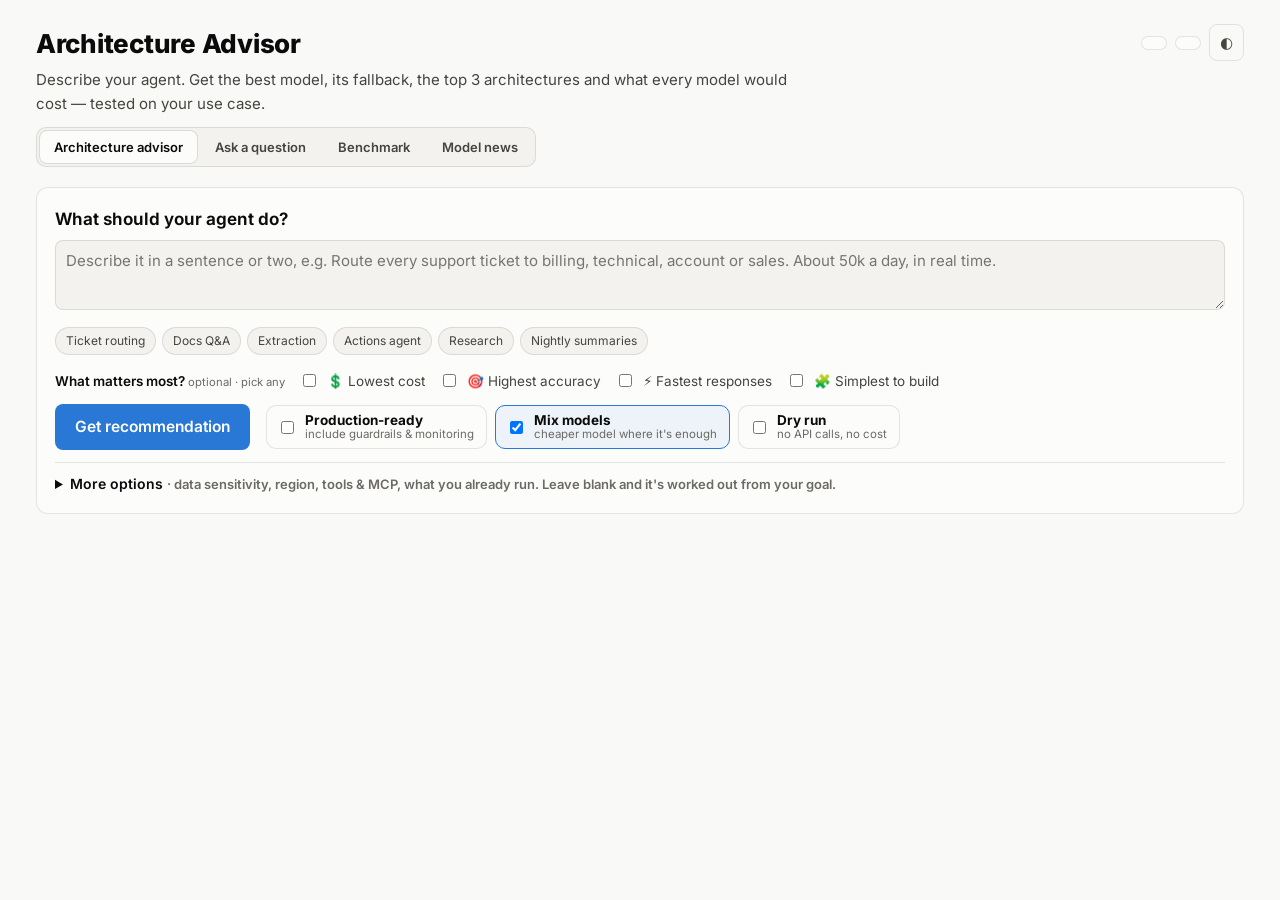
==== commit 0fd65547: "Priorities (cost, accuracy, speed, simplicity), p90 latency, and the user's own goal shown with resu" ====
--- a/static/advisor.html
+++ b/static/advisor.html
@@ -53,6 +53,12 @@
     <label class="biglabel" for="goal">What should your agent do?</label>
     <textarea id="goal" class="askbox" placeholder="Describe it in a sentence or two, e.g. Route every support ticket to billing, technical, account or sales. About 50k a day, in real time."></textarea>
     <div class="examples" id="examples"></div>
+    <div class="prio" id="prioBox"><span class="prio-k" data-tip="Your targets decide which options qualify; these decide which qualifying option wins, and the trade-off when none qualifies. Leave all unticked for the default: the cheapest option that meets every target. The hallucination limit is never traded away.">What matters most? <small>optional · pick any</small></span>
+      <label class="check"><input type="checkbox" class="prio_in" value="cost"> <span>💲 Lowest cost</span></label>
+      <label class="check"><input type="checkbox" class="prio_in" value="accuracy"> <span>🎯 Highest accuracy</span></label>
+      <label class="check"><input type="checkbox" class="prio_in" value="speed"> <span>⚡ Fastest responses</span></label>
+      <label class="check"><input type="checkbox" class="prio_in" value="simplicity"> <span>🧩 Simplest to build</span></label>
+    </div>
     <div class="runrow">
       <button class="primary big" id="go">Get recommendation</button>
       <div class="opts">
@@ -367,7 +373,8 @@
   const r = await fetch("/api/advice/" + encodeURIComponent(key));
   if (!r.ok) { $("#cachebar").textContent = ""; alert("That result has expired (results are kept for a day and never saved). Run the advice again."); history.replaceState(null, "", location.pathname); return; }
   const j = await r.json();
-  SPEC = j.spec; SRC = j; ADV = j.advice; $("#goal").value = SPEC.summary || "";
+  SPEC = j.spec; SRC = j; ADV = j.advice; $("#goal").value = j.goal || SPEC.summary || "";
+  document.querySelectorAll(".prio_in").forEach((x) => (x.checked = (SPEC.priorities || []).includes(x.value)));
   render();
 }
 function ago(t) { const m = Math.round((Date.now() / 1000 - t) / 60); return m < 1 ? "just now" : m < 60 ? `${m} min ago` : `${Math.round(m / 60)} h ago`; }
@@ -455,6 +462,7 @@
   body.harness = $("#harness").checked;
   body.constraints = readConstraints();
   body.multi_model = $("#multiModel").checked;
+  body.priorities = [...document.querySelectorAll(".prio_in:checked")].map((x) => x.value);
   $("#go").disabled = $("#rerun").disabled = true;
   $("#stepper").classList.remove("hidden"); $("#progressWrap").classList.remove("hidden"); $("#bar").style.width = "0";
   document.querySelectorAll("#stepper li").forEach((li) => (li.className = ""));
@@ -513,7 +521,7 @@
 const GLOSS = {
   "Per month": "Model cost per month at your volume, including the production controls when they're on.",
   "Accuracy": "Share of test cases answered correctly. 'Likely' is the 95% range: with few test cases the true rate could be anywhere in it.",
-  "95% within": "95 of every 100 requests are answered within this time (the p95 latency).",
+  "95% within": "95 of every 100 requests are answered within this time (the p95 latency). The line under it gives p90 (90 of every 100) and the median (half of requests).",
   "Per 1K correct": "Cost for every 1,000 correct answers (cost per request ÷ accuracy × 1,000): the fairest way to compare models.",
 };
 function tile(k, v, sub, state) {
@@ -529,14 +537,26 @@
   if (ADV.cached_at || stab.spec === "pinned" || stab.reused) badges.push(`<span class="badge2" data-tip="Within one browser session the same goal keeps the same test cases and each model's measured answers, so the recommendation doesn't drift between runs.">⟲ Same test cases as earlier in this session</span>`);
   if (g.judge) badges.push(`<span class="badge2" data-tip="Free-text answers the keyword check couldn't confirm were checked by a judge model for meaning.">⚖ ${g.judge} answers checked by a judge</span>`);
   if (ADV.scope === "shortlist") badges.push(`<span class="badge2" data-tip="Only a shortlist of models was tested. Use Compare all models in the All models tab to test every one.">${ADV.evaluated_models.length} of ${ADV.eligible_models} models tested</span>`);
-  $("#answer").innerHTML = `<div class="ans-k">Recommendation for “${esc(SPEC.summary)}”</div>
-    <p class="ans-main">Build a <b>${esc(d.name)}</b> on <b>${esc(modelName(p.primary))}</b>${p.fallback ? `, with <b>${esc(modelName(p.fallback))}</b> as the fallback` : ""}. About <b>${fmt$(d.monthly)}/month</b>${acc}. ${d.passes ? "Meets every requirement." : `Closest option: misses ${esc(miss.join(", "))}.`}</p>
+  const split = d.harness && d.harness.monthly >= 1 ? ` (${fmt$(d.monthly - d.harness.monthly)} model calls + ${fmt$(d.harness.monthly)} production controls)` : "";
+  const c = p.cheaper_option, gave = c ? (c.failed || []).map((k) => ({ accuracy: "accuracy target", halluc: "hallucination limit", latency: "speed target", cost: "budget" }[k] || k)) : [];
+  const alt = !c ? "" : `<p class="ans-alt">💡 <b>Cheaper option:</b> <b>${esc(c.label)}</b> on ${esc(c.platform)} at <b>${fmt$(c.monthly)}/month</b> (saves ${fmt$(c.saves)}), ${pct(c.accuracy)} accurate${c.halluc ? `, hallucinations ${pct(c.halluc)}` : ""}. `
+    + (c.meets && c.mode !== "live" ? `It met every requirement <b>in simulation only</b>; add its vendor's key and re-run to confirm before choosing it.`
+      : c.meets ? "It also meets every requirement."
+      : `Not recommended because it misses the <b>${esc(gave.join(" and "))}</b>${c.mode !== "live" ? " and was simulated, not measured live" : ""}. If that's acceptable, lower the target under Adjust.`) + `</p>`;
+  const PR = { cost: "💲 Lowest cost", accuracy: "🎯 Highest accuracy", speed: "⚡ Fastest responses", simplicity: "🧩 Simplest to build" };
+  const goal = (SRC && SRC.goal) || $("#goal").value.trim() || SPEC.summary;
+  if (!$("#goal").value.trim()) $("#goal").value = goal;
+  badges.unshift(`<span class="badge2 prio-badge" data-tip="Change it under 'What matters most?' above and run again.">Priority: ${(SPEC.priorities || []).length ? SPEC.priorities.map((k) => PR[k]).join(" + ") : "balanced (cheapest that meets every target)"}</span>`);
+  $("#answer").innerHTML = `<div class="ans-goal"><span class="ans-k">Your goal</span><q>${esc(goal)}</q>${goal !== SPEC.summary ? `<span class="ans-u">Understood as: ${esc(SPEC.summary)}</span>` : ""}</div>
+    <p class="ans-main">Build a <b>${esc(d.name)}</b> on <b>${esc(modelName(p.primary))}</b>${p.fallback ? `, with <b>${esc(modelName(p.fallback))}</b> as the fallback` : ""}. About <b>${fmt$(d.monthly)}/month</b>${split}${acc}. ${d.passes ? "Meets every requirement." : `Closest option: misses ${esc(miss.join(", "))}.`}</p>
+    ${alt}
     <div class="ans-badges">${badges.join("")}</div>`;
 }
 function reqChips(d) {
   const lab = { accuracy: "Accuracy", halluc: "Hallucinations", latency: "Speed", cost: "Budget", context: "Context", quota: "Peak load" };
   const tgt = (c) => c.key === "latency" ? `95% ≤ ${dur(c.target)}` : c.key === "cost" ? `≤ ${fmt$(c.target)}` : c.key === "halluc" ? `≤ ${pct(c.target)}`
-    : c.key === "context" ? `${tok(c.value)} of ${tok(c.target)}` : c.key === "quota" ? `≤ ${tok(c.target)} tokens/min` : `≥ ${pct(c.target)}`;
+    : c.key === "context" ? `${tok(c.value)} of ${tok(c.target)}` : c.key === "quota" ? `≤ ${tok(c.target)} tokens/min`
+    : c.relaxed_from ? `≥ ${pct(c.target)} (cost first; target ${pct(c.relaxed_from)})` : `≥ ${pct(c.target)}`;
   return d.checks.map((c) => {
     const unsure = c.key === "accuracy" && c.pass && !c.sure;
     return `<span class="req ${c.pass ? "ok" : "bad"} ${unsure ? "unsure" : ""}" ${unsure ? `data-tip="Measured ${pct(c.value)}, but with ${d.n} test cases the true rate could be ${pct(c.lo)}–${pct(c.hi)}. Add real cases to confirm."` : ""}>${c.pass ? (unsure ? "≈" : "✓") : "✗"} ${lab[c.key]} ${tgt(c)}</span>`;
@@ -584,7 +604,7 @@
         <div class="tiles t4">
           ${tile("Per month", fmt$(d.monthly), d.infra_monthly ? `+ ${fmt$(d.infra_monthly)} fixed infra` : `${SPEC.requests_per_day.toLocaleString()} requests/day`, "hi")}
           ${tile("Accuracy", pct(d.accuracy), `<span data-tip="${d.right} of ${d.n} test cases correct; 95% range ${range(d)}">${d.right}/${d.n} · likely ${range(d)}</span>`)}
-          ${tile("95% within", dur(d.p95_ms), `median ${dur(d.p50_ms)}`)}
+          ${tile("95% within", dur(d.p95_ms), `90% within ${dur(d.p90_ms)} · median ${dur(d.p50_ms)}`)}
           ${tile("Per 1K correct", d.accuracy ? fmt$(d.cost_per_req * 1000 / d.accuracy) : "—", `hallucinations ${pct(d.halluc)}`)}
         </div>
         <p class="whywin">${why}${ADV.scope === "shortlist" ? `<br><span class="hint">Picked from a shortlist of ${ADV.evaluated_models.length} of ${ADV.eligible_models} models — use <b>Compare all models</b> in the All models tab to check every one.</span>` : ""}</p>
@@ -597,7 +617,7 @@
         <div class="warch">Takes over if the winner is down or unavailable${row(p.fallback) && !row(p.fallback).meets ? ` · <span class="no">misses ${esc(row(p.fallback).checks.filter((c) => !c.pass).map((c) => c.label.toLowerCase()).join(", "))}: nothing on another platform met every requirement</span>` : ""}${row(p.fallback) && row(p.fallback).mode !== "live" ? ` · <span class="warn">${row(p.fallback).meets ? "qualified in simulation only" : "simulated, not measured live"}</span>` : ""}</div>
         <div class="tiles t2">
           ${tile("Per month", fmt$(fb.monthly), "")}${tile("Accuracy", pct(fb.accuracy), `${fb.right}/${fb.n} · likely ${range(fb)}`)}
-          ${tile("95% within", dur(fb.p95_ms), "")}${tile("Per 1K correct", fb.accuracy ? fmt$(fb.cost_per_req * 1000 / fb.accuracy) : "—", "")}
+          ${tile("95% within", dur(fb.p95_ms), `90% within ${dur(fb.p90_ms)}`)}${tile("Per 1K correct", fb.accuracy ? fmt$(fb.cost_per_req * 1000 / fb.accuracy) : "—", "")}
         </div>` : `<p class="hint">No model on another platform met every requirement.</p>`}
       </article>
     </div>
@@ -622,7 +642,7 @@
       ${chainHtml(d)}
       <div class="hint" style="margin:8px 0 6px">${roleLine(d)}</div>
       <div class="tiles t3">
-        ${tile("Per month", fmt$(d.monthly), "", chk("cost"))}${tile("Accuracy", pct(d.accuracy), "", chk("accuracy"))}${tile("95% within", dur(d.p95_ms), "", chk("latency"))}
+        ${tile("Per month", fmt$(d.monthly), "", chk("cost"))}${tile("Accuracy", pct(d.accuracy), "", chk("accuracy"))}${tile("95% within", dur(d.p95_ms), `90% within ${dur(d.p90_ms)}`, chk("latency"))}
       </div>
       <div class="k" style="margin-top:10px">${i === 0 ? "Why this one" : "Trade-off vs architecture 1"}</div>
       <div class="chips">${lines.map((l) => `<span class="chip2">${esc(l)}</span>`).join("")}</div>
@@ -760,13 +780,13 @@
     : !r.tested ? (ADV.scope === "shortlist" && r.status !== "reported" ? '<span class="hint">not compared yet</span>' : '<span class="hint">not tested</span>') : r.meets ? '<span class="yes">meets all</span>'
     : `<span class="no">misses ${esc(r.checks.filter((c) => !c.pass).map((c) => c.label.toLowerCase()).join(", "))}</span>`;
   $("#mtable").innerHTML = `<thead><tr><th>#</th><th>Model · platform</th><th>Price per 1M (in / out)</th><th>Measured</th>
-    <th class="num">Accuracy</th><th class="num">Halluc.</th><th class="num">95% within</th><th class="num">Per 1K correct</th><th>Per month</th><th>Result</th></tr></thead><tbody>` +
+    <th class="num">Accuracy</th><th class="num">Halluc.</th><th class="num">90% within</th><th class="num">95% within</th><th class="num">Per 1K correct</th><th>Per month</th><th>Result</th></tr></thead><tbody>` +
     rows.map((r) => `<tr class="${r.id === p.primary ? "rowp" : r.id === p.fallback ? "rowf" : ""} ${r.tested ? "" : "rowr"}">
       <td class="hint">${ADV.model_table.indexOf(r) + 1}</td>
       <td><b>${esc(r.label)}</b>${r.retirement ? ` <span class="warn" data-tip="${esc(r.retirement.title)}">⚠ retiring</span>` : ""}<div class="hint">${esc(r.maker)} · ${esc(r.platform)}${r.context ? ` · ${tok(r.context)} context` : ""}</div></td>
       <td>$${r.in} / $${r.out}<div>${statusBadge(r)}</div></td>
       <td><span class="modebadge ${r.mode}" data-tip="${esc(r.mode === "estimate" ? `Not tested: cost estimated from ${mlabel(r.estimated_from)}'s token use at this model's price.` : r.live_error ? "Live call failed from this server: " + r.live_error : r.mode === "live" ? "Measured with live API calls." : "Simulated from a model profile.")}">${r.mode}</span></td>
-      <td class="num" ${r.acc_lo != null ? `data-tip="95% range ${pct(r.acc_lo)}–${pct(r.acc_hi)} on ${ADV.top[0].n} test cases"` : ""}>${pct(r.accuracy)}</td><td class="num">${pct(r.halluc)}</td><td class="num">${dur(r.p95_ms)}</td>
+      <td class="num" ${r.acc_lo != null ? `data-tip="95% range ${pct(r.acc_lo)}–${pct(r.acc_hi)} on ${ADV.top[0].n} test cases"` : ""}>${pct(r.accuracy)}</td><td class="num">${pct(r.halluc)}</td><td class="num">${dur(r.p90_ms)}</td><td class="num">${dur(r.p95_ms)}</td>
       <td class="num">${r.cost_per_1k_correct == null ? "—" : fmt$(r.cost_per_1k_correct)}</td>
       <td class="costcell"><span class="cbar" style="width:${Math.max(2, 100 * r.monthly / max)}%"></span><b>${r.tested ? "" : "~"}${fmt$(r.monthly)}</b></td>
       <td>${result(r)}</td></tr>`).join("") + "</tbody>";
--- a/static/styles.css
+++ b/static/styles.css
@@ -334,7 +334,7 @@
   background: var(--surface); border: 1px solid var(--grid); min-width: 0; }
 .tile .tk { font-size: 11.5px; font-weight: 700; text-transform: uppercase; letter-spacing: .05em; color: var(--muted); white-space: nowrap; overflow: hidden; text-overflow: ellipsis; }
 .tile .tv { font-size: 24px; font-weight: 800; letter-spacing: -0.02em; font-variant-numeric: tabular-nums; white-space: nowrap; line-height: 1.2; margin: 4px 0 2px; }
-.tile .ts { font-size: 12px; color: var(--ink-2); white-space: nowrap; overflow: hidden; text-overflow: ellipsis; }
+.tile .ts { font-size: 12px; color: var(--ink-2); line-height: 1.35; overflow-wrap: anywhere; }
 .tile.hi { background: var(--accent); border-color: var(--accent); }
 .tile.hi .tk, .tile.hi .ts { color: rgba(255, 255, 255, .85); } .tile.hi .tv { color: #fff; }
 .tile.bad { background: var(--bad-bg); border-color: transparent; } .tile.bad .tv { color: var(--bad); }
@@ -467,6 +467,7 @@
 .ans-main { font-size: 17px; line-height: 1.5; }
 .ans-k { font-size: 12.5px; font-weight: 600; color: var(--muted); margin-bottom: 4px; }
 .ans-main { margin: 0; }
+.ans-alt { margin: 8px 0 0; padding: 8px 12px; border-radius: 8px; background: var(--surface-2); border: 1px solid var(--border); font-size: 14.5px; line-height: 1.5; color: var(--ink-2); }
 .ans-badges { display: flex; flex-wrap: wrap; gap: 6px; margin-top: 10px; }
 .badge2 { font-size: 12.5px; padding: 3px 10px; border-radius: 999px; background: var(--surface-2); border: 1px solid var(--border); color: var(--ink-2); }
 .rtabs { display: flex; gap: 4px; flex-wrap: nowrap; overflow-x: auto; scrollbar-width: none; margin: 22px 0 12px; border-bottom: 1px solid var(--border); }
@@ -478,3 +479,11 @@
 
 #stepper.hidden, #progressWrap.hidden { display: none; }
 @media (max-width: 600px) { .tile .ts, .tile .tk { white-space: normal; overflow: visible; text-overflow: clip; } }
+.prio { display: flex; flex-wrap: wrap; align-items: center; gap: 6px 14px; margin: 10px 0 12px; }
+.prio-k { font-weight: 600; font-size: 13.5px; }
+.prio-k small { font-weight: 400; color: var(--muted); }
+.prio .check { margin: 0; font-size: 13.5px; }
+.ans-goal { display: flex; flex-direction: column; gap: 2px; margin-bottom: 8px; padding-bottom: 8px; border-bottom: 1px dashed var(--border); }
+.ans-goal q { font-size: 15px; font-weight: 600; color: var(--ink); quotes: "“" "”"; }
+.ans-u { font-size: 12.5px; color: var(--muted); }
+.prio-badge { font-weight: 600; }
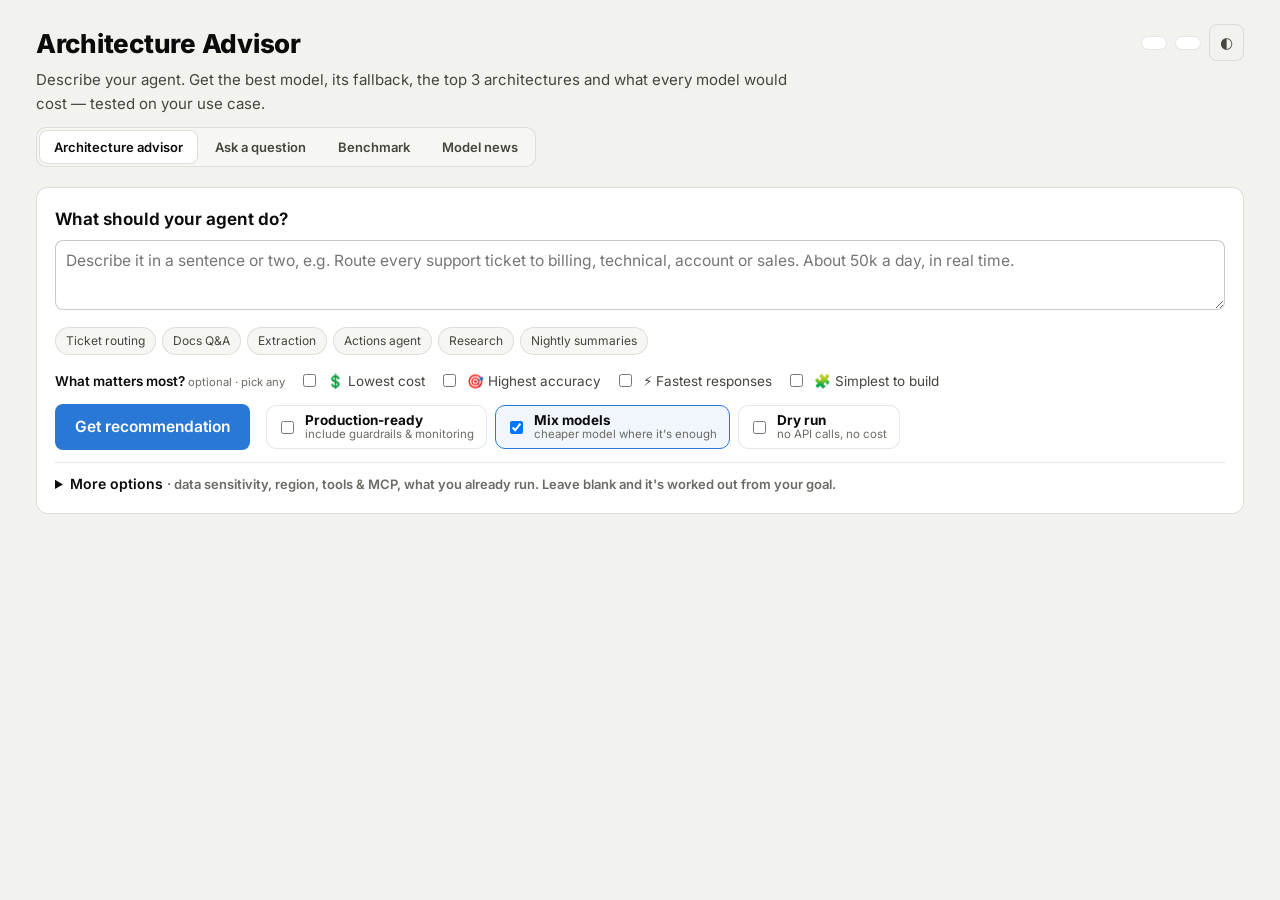
==== commit 0213ddc0: "Clearer results dashboard, 40 test cases per goal, and saved test sets for stable results - Results:" ====
--- a/static/advisor.html
+++ b/static/advisor.html
@@ -49,7 +49,21 @@
     </div>
   </section>
 
-  <section class="card goalcard">
+  <section class="card brief hidden" id="brief" aria-label="Your goal">
+    <div class="brief-main">
+      <div class="brief-k">Your goal</div>
+      <p class="brief-goal" id="briefGoal"></p>
+      <p class="brief-und" id="briefUnd"></p>
+      <div class="brief-chips" id="briefChips"></div>
+    </div>
+    <div class="brief-act">
+      <button class="ghost" id="editGoal">✎ Edit goal &amp; options</button>
+      <div class="brief-run hidden" id="briefRun"><span>Working on it…</span><div class="progress"><div id="bar2"></div></div></div>
+      <div class="cachebar" id="cachebar"></div>
+    </div>
+  </section>
+
+  <section class="card goalcard" id="goalcard">
     <label class="biglabel" for="goal">What should your agent do?</label>
     <textarea id="goal" class="askbox" placeholder="Describe it in a sentence or two, e.g. Route every support ticket to billing, technical, account or sales. About 50k a day, in real time."></textarea>
     <div class="examples" id="examples"></div>
@@ -61,6 +75,7 @@
     </div>
     <div class="runrow">
       <button class="primary big" id="go">Get recommendation</button>
+      <button class="linkbtn hidden" id="backRes">Back to results</button>
       <div class="opts">
         <label class="opt" data-tip="Adds the safety and quality controls a production agent needs (guardrails, output checks, limits, failover, tracing, evaluation) and includes their cost and delay in every number."><input type="checkbox" id="harness"> <span><b>Production-ready</b><small>include guardrails &amp; monitoring</small></span></label>
         <label class="opt" data-tip="Lets a cheaper model handle simple steps (routing, checking) while a stronger one decides. Untick to use one model everywhere, which is simpler to run."><input type="checkbox" id="multiModel" checked> <span><b>Mix models</b><small>cheaper model where it's enough</small></span></label>
@@ -88,6 +103,14 @@
         <label class="check"><input type="checkbox" class="c_ex" value="vector_store"> <span>Vector store</span></label>
       </div>
       <p class="hint" style="margin:8px 0 0">Models that can't take this data or region, or can't read images, are ruled out before testing. Data rules come from the company policy; things you already run are reused at no extra cost, and a platform you have a commitment with wins when it's within 15% of the cheapest.</p>
+      </div>
+      <div id="tsBox">
+        <h3 class="h3" style="margin-top:16px">Test cases <span class="hint" style="font-weight:400">— for results that don't move between runs</span></h3>
+        <div class="runrow" style="margin-top:8px">
+          <label class="ghost filebtn">⬆ Use a saved test set<input type="file" id="tsFile" accept=".json,application/json,.csv,text/csv" hidden></label>
+          <span class="hint" id="tsOut">Leave empty to have about 40 test cases written for your goal. A saved set (JSON from “Save test set”, or a CSV with input, expected) is used exactly as is, so every run is graded on the same cases.</span>
+          <button class="linkbtn hidden" id="tsClear">Remove</button>
+        </div>
       </div>
       <div id="agentBox">
         <h3 class="h3" style="margin-top:16px">Agent system <span class="hint" style="font-weight:400">— only if it calls tools or APIs</span></h3>
@@ -111,21 +134,31 @@
   </section>
 
   <section id="results" class="hidden">
-    <div class="cachebar" id="cachebar"></div>
-    <div class="confirm hidden" id="confirm"></div>
-
-    <!-- 1. The answer in one sentence, then winner + fallback -->
-    <div class="tldr" id="answer"></div>
-    <section class="hero" id="hero"></section>
-
-    <!-- 2. Top 3 architectures -->
-    <h2 class="sectiontitle" id="archTitle">Top 3 architectures for this agent</h2>
-    <div class="hnote hidden" id="hnote"></div>
-    <div class="top3" id="top3"></div>
-
-    <!-- 3. Everything else, one topic at a time -->
+    <!-- 1. The verdict: what to build, and how it scores against your targets -->
+    <section class="verdict" id="verdict" aria-label="Recommendation"></section>
+
+    <!-- 2. Every option worth considering, in one aligned table -->
+    <section class="card" id="optionsCard">
+      <div class="cardhead"><div><h2>Your options, side by side</h2><p class="hint" id="optHint" style="margin:0"></p></div></div>
+      <div id="options"></div>
+    </section>
+
+    <!-- 3. How the recommended design works -->
+    <section class="card" id="howCard">
+      <div class="cardhead"><div><h2>How the recommended design works</h2><p class="hint" id="howHint" style="margin:0"></p></div></div>
+      <div id="how"></div>
+    </section>
+
+    <!-- 4. What to check before relying on it -->
+    <section class="card caveats" id="caveatsCard">
+      <div class="cardhead"><div><h2>Before you rely on this</h2><p class="hint" style="margin:0">What the numbers can't tell you yet, and how to close each gap.</p></div></div>
+      <ul class="cav" id="caveats"></ul>
+    </section>
+
+    <!-- 5. Everything else, one topic at a time -->
+    <h2 class="sectiontitle">Details</h2>
     <nav class="rtabs" id="rtabs" role="tablist">
-      <button role="tab" data-tab="why" class="on">Why this design</button>
+      <button role="tab" data-tab="why" class="on">Design details</button>
       <button role="tab" data-tab="models">All models</button>
       <button role="tab" data-tab="cost">Cost</button>
       <button role="tab" data-tab="cases">Test cases</button>
@@ -184,7 +217,8 @@
           <p class="hint" style="margin:0" id="gradeNote"></p></div></div>
         <div class="pills" id="specPills" style="margin-top:10px"></div>
         <ul class="facts hint" id="assumptions" style="margin-top:8px"></ul>
-        <button class="ghost" id="adjustBtn" style="margin-top:8px">Adjust &amp; re-run</button>
+        <div class="runrow" style="margin-top:8px"><button class="ghost" id="adjustBtn">Adjust &amp; re-run</button>
+          <button class="ghost" id="saveTs" data-tip="Download these exact test cases (with the task line and reference text). Load the file under More options next time and every run is graded on the same cases.">⬇ Save test set</button></div>
         <div id="adjust" class="hidden adjust">
           <div class="reqs">
             <div><label for="a_acc">Minimum accuracy</label><div class="unit"><input type="number" id="a_acc" min="50" max="100"><span>%</span></div></div>
@@ -308,6 +342,46 @@
 $("#caseTable").addEventListener("click", (e) => { if (e.target.closest(".rm")) e.target.closest("tr").remove(); });
 $("#rerun").onclick = () => advise({ goal: $("#goal").value.trim(), spec: readAdjust() });
 $("#adr").onclick = downloadADR;
+$("#backRes").onclick = () => showBrief(true);
+$("#editGoal").onclick = () => { showBrief(false); $("#backRes").classList.remove("hidden"); $("#goal").focus(); $("#goalcard").scrollIntoView({ behavior: "smooth", block: "start" }); };
+$("#saveTs").onclick = () => saveTestSet();
+$("#tsFile").onchange = (e) => { const f = e.target.files[0]; if (f) f.text().then((t) => loadTestSet(t, f.name)); e.target.value = ""; };
+$("#tsClear").onclick = () => { TESTSET = null; showTestSet(); };
+let TESTSET = null;
+function slug(t) { return (t || "agent").toLowerCase().replace(/[^a-z0-9]+/g, "-").replace(/^-|-$/g, "").slice(0, 40) || "agent"; }
+function saveTestSet() {
+  if (!SPEC) return;
+  const goal = (SRC && SRC.goal) || $("#goal").value.trim();
+  const ts = { format: "architecture-advisor-test-set", version: 1, name: SPEC.test_set ? SPEC.test_set.name : slug(SPEC.summary), saved: new Date().toISOString().slice(0, 10),
+    goal, summary: SPEC.summary, labels: SPEC.labels || [], reference_material: SPEC.reference_material || "",
+    test_cases: (SPEC.test_cases || []).map((c) => ({ input: c.input, expected: c.expected })),
+    spec: Object.fromEntries(Object.entries(SPEC).filter(([k]) => !["harness", "priorities", "multi_model", "test_set"].includes(k))) };
+  const a = document.createElement("a");
+  a.href = URL.createObjectURL(new Blob([JSON.stringify(ts, null, 2)], { type: "application/json" }));
+  a.download = `test-set-${slug(ts.name)}.json`; a.click(); URL.revokeObjectURL(a.href);
+  track("test_set_saved", { cases: ts.test_cases.length });
+}
+function loadTestSet(text, file) {
+  let ts = null;
+  try {
+    const j = JSON.parse(text);
+    ts = { name: j.name || file.replace(/\.json$/i, ""), goal: j.goal, summary: j.summary, labels: j.labels, reference_material: j.reference_material, test_cases: j.test_cases || [],
+      spec: j.spec && typeof j.spec === "object" ? { ...j.spec, test_cases: j.test_cases || [] } : null };
+    if (j.goal && !$("#goal").value.trim()) $("#goal").value = j.goal;
+  } catch (e) {
+    let rows = parseCsv(text), head = (rows[0] || []).map((h) => h.trim().toLowerCase()), ii = head.indexOf("input"), ei = head.indexOf("expected");
+    if (ii >= 0) rows = rows.slice(1); else { ii = 0; ei = 1; }
+    ts = { name: file.replace(/\.csv$/i, ""), test_cases: rows.map((r) => ({ input: (r[ii] || "").trim(), expected: (r[ei] || "").trim() })).filter((c) => c.input) };
+  }
+  TESTSET = ts.test_cases.length ? { ...ts, test_cases: ts.test_cases.slice(0, 60) } : null;
+  showTestSet(TESTSET ? "" : "No test cases found in that file.");
+}
+function showTestSet(err) {
+  $("#tsClear").classList.toggle("hidden", !TESTSET);
+  $("#tsOut").innerHTML = err ? `<span class="no">${esc(err)}</span>` : TESTSET
+    ? `<b>Using “${esc(TESTSET.name)}”</b> · ${TESTSET.test_cases.length} test cases${TESTSET.reference_material ? " + reference text" : ""}${TESTSET.spec ? " + the saved reading of the goal (used while the goal text is unchanged)" : ""}. Every run is graded on exactly these.`
+    : "Leave empty to have about 40 test cases written for your goal. A saved set (JSON from “Save test set”, or a CSV with input, expected) is used exactly as is, so every run is graded on the same cases.";
+}
 function showTab(name) {
   document.querySelectorAll("#rtabs button").forEach((b) => { b.classList.toggle("on", b.dataset.tab === name); b.setAttribute("aria-selected", b.dataset.tab === name); });
   document.querySelectorAll(".tabpanel").forEach((p) => p.classList.toggle("hidden", p.dataset.tab !== name));
@@ -375,13 +449,14 @@
   const j = await r.json();
   SPEC = j.spec; SRC = j; ADV = j.advice; $("#goal").value = j.goal || SPEC.summary || "";
   document.querySelectorAll(".prio_in").forEach((x) => (x.checked = (SPEC.priorities || []).includes(x.value)));
+  $("#harness").checked = !!SPEC.harness; $("#multiModel").checked = SPEC.multi_model !== false;
   render();
 }
 function ago(t) { const m = Math.round((Date.now() / 1000 - t) / 60); return m < 1 ? "just now" : m < 60 ? `${m} min ago` : `${Math.round(m / 60)} h ago`; }
 function renderCacheBar() {
   history.replaceState(null, "", location.pathname + "?r=" + ADV.key);
-  $("#cachebar").innerHTML = (ADV.cached_at ? `<span>♻ Reopened from cache — worked out ${ago(ADV.cached_at)} with today's prices and policy.</span><button class="linkbtn" id="fresh">Recalculate</button>` : "") +
-    `<button class="linkbtn" id="copyLink" data-tip="Anyone with the link can reopen this result for 24 hours. It's kept in memory only, never saved.">🔗 Copy link to this result</button>`;
+  $("#cachebar").innerHTML = (ADV.cached_at ? `<span class="hint">♻ From cache, worked out ${ago(ADV.cached_at)}</span><button class="linkbtn" id="fresh">Recalculate</button>` : "") +
+    `<button class="linkbtn" id="copyLink" data-tip="Anyone with the link can reopen this result for 24 hours. It's kept in memory only, never saved.">🔗 Copy link</button>`;
   $("#copyLink").onclick = () => navigator.clipboard.writeText(location.href).then(() => ($("#copyLink").textContent = "✓ Link copied"));
   if ($("#fresh")) $("#fresh").onclick = () => advise(SRC.source === "edited" ? { goal: $("#goal").value.trim(), spec: SPEC, fresh: true } : { goal: $("#goal").value.trim(), fresh: true });
 }
@@ -463,6 +538,13 @@
   body.constraints = readConstraints();
   body.multi_model = $("#multiModel").checked;
   body.priorities = [...document.querySelectorAll(".prio_in:checked")].map((x) => x.value);
+  if (TESTSET && !body.spec) {
+    // Same goal text: reuse the saved reading of the goal as well, so the architecture can't change between runs.
+    // Edited goal: keep only the test cases and let the goal be read again.
+    if (TESTSET.spec && body.goal === TESTSET.goal) body.spec = { ...TESTSET.spec, test_set: { name: TESTSET.name, count: TESTSET.test_cases.length } };
+    else body.test_set = TESTSET;
+  }
+  $("#briefRun").classList.remove("hidden"); $("#bar2").style.width = "0";
   $("#go").disabled = $("#rerun").disabled = true;
   $("#stepper").classList.remove("hidden"); $("#progressWrap").classList.remove("hidden"); $("#bar").style.width = "0";
   document.querySelectorAll("#stepper li").forEach((li) => (li.className = ""));
@@ -478,7 +560,7 @@
         if (ev.type === "stage") { const o = ["understand", "test", "rank"], i = o.indexOf(ev.stage);
           document.querySelectorAll("#stepper li").forEach((li, j) => (li.className = j < i ? "done" : j === i ? "active" : "")); }
         if (ev.type === "spec") { SPEC = ev.spec; SRC = ev; }
-        if (ev.type === "progress") $("#bar").style.width = (100 * ev.done / ev.total) + "%";
+        if (ev.type === "progress") $("#bar").style.width = $("#bar2").style.width = (100 * ev.done / ev.total) + "%";
         if (ev.type === "advice") ADV = ev;
         if (ev.type === "error") throw new Error(ev.error);
       }
@@ -487,11 +569,11 @@
     setTimeout(() => { $("#stepper").classList.add("hidden"); $("#progressWrap").classList.add("hidden"); }, 1200);
     await loadKnowledge();
     render();
-    $("#results").scrollIntoView({ behavior: "smooth", block: "start" });
+    window.scrollTo({ top: 0, behavior: "smooth" });
   } catch (e) {
     if (e.quota) { renderCompareBar(e.message); } else { alert("Advice failed: " + e.message); }
   }
-  $("#go").disabled = $("#rerun").disabled = false; $("#compareBtn").disabled = false;
+  $("#go").disabled = $("#rerun").disabled = false; $("#compareBtn").disabled = false; $("#briefRun").classList.add("hidden");
 }
 
 // ---------------------------------------------------------------- render
@@ -509,152 +591,205 @@
 
 function render() {
   $("#results").classList.remove("hidden");
-  const conf = SRC.confirm || [];
-  $("#confirm").classList.toggle("hidden", !conf.length);
-  $("#confirm").innerHTML = conf.length ? `<b>Please confirm:</b> ${conf.map((c) => `${esc(c.label)} read as <b>${esc(String(c.architect))}</b> (rules suggest ${esc(String(c.rules))})`).join(" · ")}. <a href="#" id="fixit">Adjust</a>` : "";
-  if (conf.length) $("#fixit").onclick = (e) => { e.preventDefault(); showTab("cases"); $("#adjust").classList.remove("hidden"); $("#adjust").scrollIntoView({ behavior: "smooth" }); };
-  PAGE = 1; loadQuota(); renderCacheBar(); renderAnswer(); renderHero(); renderArchitectures(); renderSystem(); renderRobust(); renderPlatforms(); renderTable(); renderDetails(); renderHarness(); renderDecision(); renderCost();
+  PAGE = 1; loadQuota(); renderCacheBar(); renderBrief(); renderVerdict(); renderOptions(); renderHow(); renderCaveats(); showBrief(true); renderSystem(); renderRobust(); renderPlatforms(); renderTable(); renderDetails(); renderHarness(); renderDecision(); renderCost();
   let tab = "why"; try { tab = sessionStorage.getItem("advisorTab") || "why"; } catch (e) {}
   showTab(tab);
 }
 
-const GLOSS = {
-  "Per month": "Model cost per month at your volume, including the production controls when they're on.",
-  "Accuracy": "Share of test cases answered correctly. 'Likely' is the 95% range: with few test cases the true rate could be anywhere in it.",
-  "95% within": "95 of every 100 requests are answered within this time (the p95 latency). The line under it gives p90 (90 of every 100) and the median (half of requests).",
-  "Per 1K correct": "Cost for every 1,000 correct answers (cost per request ÷ accuracy × 1,000): the fairest way to compare models.",
-};
-function tile(k, v, sub, state) {
-  return `<div class="tile ${state || ""}"><div class="tk"${GLOSS[k] ? ` data-tip="${esc(GLOSS[k])}"` : ""}>${k}</div><div class="tv">${v}</div><div class="ts">${sub || "&nbsp;"}</div></div>`;
-}
-function renderAnswer() {
-  const d = ADV.top[0], p = ADV.models;
-  if (!d) { $("#answer").innerHTML = ""; return; }
-  const st = strength(), stab = ADV.stability || {}, g = ADV.grading || {};
-  const miss = d.checks.filter((c) => !c.pass).map((c) => c.label.toLowerCase());
-  const acc = d.accuracy != null ? `, <b>${pct(d.accuracy)}</b> accurate on ${d.n} test cases (likely ${range(d)})` : "";
-  const badges = [`<span class="strength ${st[1]}" data-tip="${esc(st[2])}">Confidence: ${st[0]}</span>`];
-  if (ADV.cached_at || stab.spec === "pinned" || stab.reused) badges.push(`<span class="badge2" data-tip="Within one browser session the same goal keeps the same test cases and each model's measured answers, so the recommendation doesn't drift between runs.">⟲ Same test cases as earlier in this session</span>`);
-  if (g.judge) badges.push(`<span class="badge2" data-tip="Free-text answers the keyword check couldn't confirm were checked by a judge model for meaning.">⚖ ${g.judge} answers checked by a judge</span>`);
-  if (ADV.scope === "shortlist") badges.push(`<span class="badge2" data-tip="Only a shortlist of models was tested. Use Compare all models in the All models tab to test every one.">${ADV.evaluated_models.length} of ${ADV.eligible_models} models tested</span>`);
-  const split = d.harness && d.harness.monthly >= 1 ? ` (${fmt$(d.monthly - d.harness.monthly)} model calls + ${fmt$(d.harness.monthly)} production controls)` : "";
-  const c = p.cheaper_option, gave = c ? (c.failed || []).map((k) => ({ accuracy: "accuracy target", halluc: "hallucination limit", latency: "speed target", cost: "budget" }[k] || k)) : [];
-  const alt = !c ? "" : `<p class="ans-alt">💡 <b>Cheaper option:</b> <b>${esc(c.label)}</b> on ${esc(c.platform)} at <b>${fmt$(c.monthly)}/month</b> (saves ${fmt$(c.saves)}), ${pct(c.accuracy)} accurate${c.halluc ? `, hallucinations ${pct(c.halluc)}` : ""}. `
-    + (c.meets && c.mode !== "live" ? `It met every requirement <b>in simulation only</b>; add its vendor's key and re-run to confirm before choosing it.`
-      : c.meets ? "It also meets every requirement."
-      : `Not recommended because it misses the <b>${esc(gave.join(" and "))}</b>${c.mode !== "live" ? " and was simulated, not measured live" : ""}. If that's acceptable, lower the target under Adjust.`) + `</p>`;
-  const PR = { cost: "💲 Lowest cost", accuracy: "🎯 Highest accuracy", speed: "⚡ Fastest responses", simplicity: "🧩 Simplest to build" };
+// ---------------------------------------------------------------- report
+function tok(n) { return n == null ? "—" : n >= 1e6 ? (n / 1e6).toFixed(1).replace(/\.0$/, "") + "M" : n >= 1e3 ? Math.round(n / 1e3) + "k" : String(Math.round(n)); }
+function range(d) { return d.acc_lo == null ? "" : `${Math.round(d.acc_lo * 100)}–${pct(d.acc_hi)}`; }
+const PRIO = { cost: "Lowest cost", accuracy: "Highest accuracy", speed: "Fastest responses", simplicity: "Simplest to build" };
+const CHECK_TXT = { accuracy: "accuracy", halluc: "made-up answers", latency: "response time", cost: "budget", context: "context size", quota: "peak load" };
+function chk(d, key) { return (d.checks || []).find((c) => c.key === key); }
+function mark(c, unsure) {
+  if (!c) return "";
+  const cls = !c.pass ? "bad" : unsure ? "unsure" : "ok";
+  return `<span class="st ${cls}"><i aria-hidden="true">${!c.pass ? "✗" : unsure ? "≈" : "✓"}</i>`;
+}
+function targetRow(c, text, tip) {
+  if (!c) return `<div class="kpi-t muted">${text}</div>`;
+  const unsure = c.key === "accuracy" && c.pass && !c.sure;
+  return `<div class="kpi-t"${tip || unsure ? ` data-tip="${esc(tip || `Measured ${pct(c.value)} on the test cases, but the true rate could be ${pct(c.lo)}–${pct(c.hi)}. More test cases would confirm it.`)}"` : ""}>${mark(c, unsure)}${esc(text)}</span></div>`;
+}
+function missText(checks) { return checks.filter((c) => !c.pass).map((c) => CHECK_TXT[c.key] || c.label.toLowerCase()); }
+function andList(xs) { return xs.length <= 1 ? xs.join("") : xs.slice(0, -1).join(", ") + " and " + xs.at(-1); }
+
+function renderBrief() {
   const goal = (SRC && SRC.goal) || $("#goal").value.trim() || SPEC.summary;
   if (!$("#goal").value.trim()) $("#goal").value = goal;
-  badges.unshift(`<span class="badge2 prio-badge" data-tip="Change it under 'What matters most?' above and run again.">Priority: ${(SPEC.priorities || []).length ? SPEC.priorities.map((k) => PR[k]).join(" + ") : "balanced (cheapest that meets every target)"}</span>`);
-  $("#answer").innerHTML = `<div class="ans-goal"><span class="ans-k">Your goal</span><q>${esc(goal)}</q>${goal !== SPEC.summary ? `<span class="ans-u">Understood as: ${esc(SPEC.summary)}</span>` : ""}</div>
-    <p class="ans-main">Build a <b>${esc(d.name)}</b> on <b>${esc(modelName(p.primary))}</b>${p.fallback ? `, with <b>${esc(modelName(p.fallback))}</b> as the fallback` : ""}. About <b>${fmt$(d.monthly)}/month</b>${split}${acc}. ${d.passes ? "Meets every requirement." : `Closest option: misses ${esc(miss.join(", "))}.`}</p>
-    ${alt}
-    <div class="ans-badges">${badges.join("")}</div>`;
-}
-function reqChips(d) {
-  const lab = { accuracy: "Accuracy", halluc: "Hallucinations", latency: "Speed", cost: "Budget", context: "Context", quota: "Peak load" };
-  const tgt = (c) => c.key === "latency" ? `95% ≤ ${dur(c.target)}` : c.key === "cost" ? `≤ ${fmt$(c.target)}` : c.key === "halluc" ? `≤ ${pct(c.target)}`
-    : c.key === "context" ? `${tok(c.value)} of ${tok(c.target)}` : c.key === "quota" ? `≤ ${tok(c.target)} tokens/min`
-    : c.relaxed_from ? `≥ ${pct(c.target)} (cost first; target ${pct(c.relaxed_from)})` : `≥ ${pct(c.target)}`;
-  return d.checks.map((c) => {
-    const unsure = c.key === "accuracy" && c.pass && !c.sure;
-    return `<span class="req ${c.pass ? "ok" : "bad"} ${unsure ? "unsure" : ""}" ${unsure ? `data-tip="Measured ${pct(c.value)}, but with ${d.n} test cases the true rate could be ${pct(c.lo)}–${pct(c.hi)}. Add real cases to confirm."` : ""}>${c.pass ? (unsure ? "≈" : "✓") : "✗"} ${lab[c.key]} ${tgt(c)}</span>`;
-  }).join("");
-}
-function tok(n) { return n == null ? "—" : n >= 1e6 ? (n / 1e6).toFixed(1).replace(/\.0$/, "") + "M" : n >= 1e3 ? Math.round(n / 1e3) + "k" : String(Math.round(n)); }
-function range(d) { return d.acc_lo == null ? "" : `${Math.round(d.acc_lo * 100)}–${pct(d.acc_hi)}`; }
-function heroFacts(d, p) {
-  const f = [];
-  f.push(`<span class="fact" data-tip="Engineer-weeks for a first production release; planning estimate from knowledge/tco.json">🛠 Build ${d.build_weeks[0]}–${d.build_weeks[1]} eng-weeks${d.build_usd ? ` (~${fmt$(d.build_usd[0])}–${fmt$(d.build_usd[1])})` : ""}</span>`);
-  if (d.infra_monthly) f.push(`<span class="fact" data-tip="${esc(d.infra.map((i) => `${i.name}: ${i.basis}`).join("; "))}">🏗 Fixed infra ${fmt$(d.infra_monthly)}/mo</span>`);
-  f.push(`<span class="fact" data-tip="Busiest minute at ${SPEC.peak_factor}× the average hour, ${d.peak.calls.toFixed(1)} model calls per request. Check your quota${d.peak.check_url ? " at " + d.peak.check_url : ""}; beyond it, consider ${d.peak.provisioned || "provisioned capacity"}.">📈 Peak ${Math.round(d.peak.rpm)} req/min · ${tok(d.peak.tpm)} tokens/min${d.peak.quota ? (d.peak.over.length ? " — over quota" : " — within quota") : ""}</span>`);
-  f.push(`<span class="fact" data-tip="Prompt: ${tok(SPEC.system_prompt_tokens)} system + tools, ${tok(SPEC.context_tokens)} retrieved, ${tok(SPEC.history_tokens)} history. Change it under 'What I understood → Adjust'.">📏 ~${tok(d.tokens_per_call)} tokens per call${d.cached_share >= 0.05 ? ` · ${pct(d.cached_share)} cached` : ""}</span>`);
-  if (p.committed) f.push(`<span class="fact">🤝 On your ${esc(SPEC.commitment)} commitment</span>`);
-  if (p.retirement) f.push(`<span class="fact warnf" data-tip="${esc(p.retirement.title)}">⚠ Retirement notice${p.retirement.date ? " · " + esc(p.retirement.date) : ""}</span>`);
-  return `<div class="facts-row">${f.join("")}</div>`;
-}
-function heroNotes(d, p) {
-  const n = [], acc = d.checks.find((c) => c.key === "accuracy");
-  if (acc && acc.pass && !acc.sure) n.push(`📊 Measured ${pct(d.accuracy)} on ${d.n} test cases, but the true rate could be as low as <b>${pct(d.acc_lo)}</b>. Upload real cases (Test cases tab → Adjust → Upload CSV) to confirm it clears ${pct(SPEC.accuracy_target)}.`);
-  if ((p.near_misses || []).length) n.push(`🔎 Cheaper models that missed the accuracy target by a margin within noise: ${p.near_misses.map((x) => `<b>${esc(x.label)}</b> on ${esc(x.platform)} (${pct(x.accuracy)}, ${fmt$(x.monthly)}/mo)`).join(", ")}. More test cases would settle it.`);
-  if ((p.simulated_qualifiers || []).length) n.push(`🧪 Cheaper in simulation only: ${p.simulated_qualifiers.map((x) => `<b>${esc(x.label)}</b> on ${esc(x.platform)} (${fmt$(x.monthly)}/mo)`).join(", ")}. The winner comes only from models measured live; add those vendors' keys to measure them.`);
-    if (p.fallback_retirement) n.push(`⚠ The fallback has a retirement notice: ${esc(p.fallback_retirement.title)}.`);
-  return n.length ? `<div class="notes">${n.map((x) => `<div>${x}</div>`).join("")}</div>` : "";
-}
-function renderHero() {
-  const d = ADV.top[0], p = ADV.models, st = strength(), i = info(p.primary), r = row(p.primary), fbi = p.fallback ? info(p.fallback) : null, fb = p.fallback_design;
-  const good = ADV.model_table.filter((x) => x.tested && x.meets).map((x) => x.monthly).sort((a, b) => a - b);
-  const median = good.length ? good[Math.floor(good.length / 2)] : null;
-  const saving = median ? Math.round((1 - d.monthly / median) * 100) : 0;
-  const nLive = p.live_qualified || 0, simOnly = good.length - nLive;
-  const why = nLive && simOnly > 0 && r && r.mode === "live" ? `Cheapest of <b>${nLive}</b> model${nLive > 1 ? "s" : ""} that met every requirement in <b>live</b> measurements. ${simOnly} more qualify only in simulation — add their vendors' API keys to measure them for real.`
-    : good.length > 1 && saving >= 5 ? `Cheapest of <b>${good.length}</b> models that meet every requirement — <b>${saving}% below</b> the typical qualifying cost (${fmt$(median)}/mo).`
-    : good.length > 1 ? `<b>${good.length}</b> models meet every requirement at about this cost; this one wins on verified price, then its own per-request cost.`
-    : good.length === 1 ? "The only model that meets every requirement." : "No model met every requirement; this is the closest.";
-  const cu = p.cheaper_unverified;
-  $("#hero").innerHTML = `
-
-    <div class="hero-grid">
-      <article class="winner">
-        <div class="badge-row"><span class="medal">🏆 Winner · best model</span>${statusBadge(i)} ${r ? `<span class="modebadge ${r.mode}">${r.mode}</span>` : ""}</div>
-        <div class="wname">${esc(i.label || p.primary)}</div>
-        <div class="wmeta">${esc(i.maker || "")} · <b>${esc(i.platform || "")}</b> · $${i.in} / $${i.out} per 1M tokens</div>
-        <div class="warch">runs in <b>${esc(d.name)}</b></div>
-        <div class="tiles t4">
-          ${tile("Per month", fmt$(d.monthly), d.infra_monthly ? `+ ${fmt$(d.infra_monthly)} fixed infra` : `${SPEC.requests_per_day.toLocaleString()} requests/day`, "hi")}
-          ${tile("Accuracy", pct(d.accuracy), `<span data-tip="${d.right} of ${d.n} test cases correct; 95% range ${range(d)}">${d.right}/${d.n} · likely ${range(d)}</span>`)}
-          ${tile("95% within", dur(d.p95_ms), `90% within ${dur(d.p90_ms)} · median ${dur(d.p50_ms)}`)}
-          ${tile("Per 1K correct", d.accuracy ? fmt$(d.cost_per_req * 1000 / d.accuracy) : "—", `hallucinations ${pct(d.halluc)}`)}
-        </div>
-        <p class="whywin">${why}${ADV.scope === "shortlist" ? `<br><span class="hint">Picked from a shortlist of ${ADV.evaluated_models.length} of ${ADV.eligible_models} models — use <b>Compare all models</b> in the All models tab to check every one.</span>` : ""}</p>
-        ${heroFacts(d, p)}
-      </article>
-      <article class="runner">
-        <div class="badge-row"><span class="medal alt">↺ Fallback</span>${fbi ? statusBadge(fbi) : ""}</div>
-        ${fbi ? `<div class="rname">${esc(fbi.label)}</div>
-        <div class="wmeta">${esc(fbi.maker)} · <b>${esc(fbi.platform)}</b></div>
-        <div class="warch">Takes over if the winner is down or unavailable${row(p.fallback) && !row(p.fallback).meets ? ` · <span class="no">misses ${esc(row(p.fallback).checks.filter((c) => !c.pass).map((c) => c.label.toLowerCase()).join(", "))}: nothing on another platform met every requirement</span>` : ""}${row(p.fallback) && row(p.fallback).mode !== "live" ? ` · <span class="warn">${row(p.fallback).meets ? "qualified in simulation only" : "simulated, not measured live"}</span>` : ""}</div>
-        <div class="tiles t2">
-          ${tile("Per month", fmt$(fb.monthly), "")}${tile("Accuracy", pct(fb.accuracy), `${fb.right}/${fb.n} · likely ${range(fb)}`)}
-          ${tile("95% within", dur(fb.p95_ms), `90% within ${dur(fb.p90_ms)}`)}${tile("Per 1K correct", fb.accuracy ? fmt$(fb.cost_per_req * 1000 / fb.accuracy) : "—", "")}
-        </div>` : `<p class="hint">No model on another platform met every requirement.</p>`}
-      </article>
-    </div>
-    ${d.harness ? `<p class="hsum">🛡 Includes a production harness: <b>${d.harness.controls.length} controls</b>, ${fmt$(d.harness.monthly)}/month${d.harness.ms >= 1 ? `, +${dur(d.harness.ms)} wait` : ", no added wait"} (estimate).</p>` : ""}
-    <div class="hero-foot"><div class="reqs-row">${reqChips(d)}</div>
-      <div class="ev-row"><span class="strength ${st[1]}">Evidence: ${st[0]}</span><span class="hint">${esc(st[2])}</span></div></div>
-    ${heroNotes(d, p)}
-    ${cu ? `<p class="cheaper">💡 <b>${esc(cu.label)}</b> (${esc(cu.platform)}) also met every requirement at ${fmt$(cu.monthly)}/month but its price isn't verified yet — confirm it to make it eligible.</p>` : ""}`;
-}
-
-function renderArchitectures() {
-  const n = ADV.top.length;
-  $("#archTitle").innerHTML = n >= 3 ? "Top 3 architectures for this agent"
-    : `${n === 1 ? "The architecture" : `The ${n} architectures`} that fit this agent <span class="hint" style="font-weight:400">— only ${n} of ${n + Object.keys(ADV.not_applicable).length} patterns fit this task; the rest are listed under “ruled out” with the reason</span>`;
-  $("#top3").innerHTML = ADV.top.map((d, i) => {
-    const lines = i === 0 ? d.why.slice(0, 4) : d.tradeoffs;
-    const chk = (k) => { const c = d.checks.find((x) => x.key === k); return c && !c.pass ? "bad" : ""; };
-    return `<article class="arch ${i === 0 ? "first" : ""}" style="--sc:${SERIES[i]}">
-      <div class="archhead"><span class="rank" style="background:${SERIES[i]};color:#fff">${i + 1}</span><span class="k">Architecture ${i + 1}${i === 0 ? " · recommended" : ""}</span></div>
-      <h3>${esc(d.name)}</h3>
-      <p class="what">${esc(d.what)}</p>
-      ${chainHtml(d)}
-      <div class="hint" style="margin:8px 0 6px">${roleLine(d)}</div>
-      <div class="tiles t3">
-        ${tile("Per month", fmt$(d.monthly), "", chk("cost"))}${tile("Accuracy", pct(d.accuracy), "", chk("accuracy"))}${tile("95% within", dur(d.p95_ms), `90% within ${dur(d.p90_ms)}`, chk("latency"))}
-      </div>
-      <div class="k" style="margin-top:10px">${i === 0 ? "Why this one" : "Trade-off vs architecture 1"}</div>
-      <div class="chips">${lines.map((l) => `<span class="chip2">${esc(l)}</span>`).join("")}</div>
-      ${i === 0 ? "" : `<p class="pick-if"><b>Choose it if</b> ${esc(d.pick_if)}</p>`}
-      <p class="hsum">🛠 Build ${d.build_weeks[0]}–${d.build_weeks[1]} eng-weeks${d.infra_monthly ? ` · infra ${fmt$(d.infra_monthly)}/mo` : ""}${d.build_usd ? ` · first year ~${fmt$(12 * d.total_monthly + (d.build_usd[0] + d.build_usd[1]) / 2)}` : ""} · accuracy range ${range(d)}</p>
-      ${d.harness ? `<p class="hsum">🛡 Harness: ${d.harness.controls.length} controls · ${fmt$(d.harness.monthly)}/mo${d.harness.ms >= 1 ? ` · +${dur(d.harness.ms)}` : ""} <span class="hint">(included above, estimate)</span></p>` : ""}
-      <div class="addons"><span class="ev ${EV[d.evidence][1]}" data-tip="${esc(EV[d.evidence][2])}">${EV[d.evidence][0]}</span>
-        ${d.sources && d.sources.length ? `<span class="hint">· ${d.sources.map((s) => `<a href="${esc(s.url)}" target="_blank" rel="noopener">${esc(s.title.split(" — ")[0])}</a>`).join(", ")}</span>` : ""}</div>
-    </article>`;
-  }).join("");
-}
-
+  $("#briefGoal").textContent = goal;
+  $("#briefUnd").textContent = goal !== SPEC.summary ? "Understood as: " + SPEC.summary : "";
+  const stab = ADV.stability || {}, n = (ADV.top[0] || {}).n || (SPEC.test_cases || []).length;
+  const chips = [
+    `<span class="bchip"><b>Priority</b> ${(SPEC.priorities || []).length ? SPEC.priorities.map((k) => PRIO[k]).join(" + ") : "Balanced"}</span>`,
+    `<span class="bchip">${SPEC.harness ? "Production-ready" : "Prototype (no production controls)"}</span>`,
+    `<span class="bchip">${SPEC.multi_model ? "Mixed models allowed" : "One model everywhere"}</span>`,
+    SPEC.data_class ? `<span class="bchip"><b>Data</b> ${esc(SPEC.data_class)}</span>` : "",
+    SPEC.test_set ? `<span class="bchip"><b>Test set</b> ${esc(SPEC.test_set.name)} · ${SPEC.test_set.count} cases</span>`
+      : `<span class="bchip" data-tip="Written for this goal. Save them (Details → Test cases → Save test set) to grade every future run on the same cases.">${n} generated test cases${ADV.cached_at || stab.spec === "pinned" ? " · same as earlier in this session" : ""}</span>`,
+    ADV.live_count ? "" : `<span class="bchip warnchip">Dry run: simulated numbers</span>`,
+  ];
+  $("#briefChips").innerHTML = chips.join("");
+}
+function showBrief(on) {
+  $("#brief").classList.toggle("hidden", !on);
+  $("#goalcard").classList.toggle("hidden", on);
+}
+
+function renderVerdict() {
+  const d = ADV.top[0], p = ADV.models, el = $("#verdict");
+  if (!d) { el.innerHTML = `<div class="v-empty">No architecture fits this goal with the models allowed for its data. See Details → More for what was ruled out.</div>`; return; }
+  const st = strength(), g = ADV.grading || {}, r = row(p.primary) || {}, fr = p.fallback ? row(p.fallback) : null;
+  const miss = missText(d.checks);
+  const status = d.passes ? `<span class="vstatus ok"><i>✓</i> Meets all your targets</span>`
+    : `<span class="vstatus warn"><i>⚠</i> Closest option · misses ${esc(andList(miss))}</span>`;
+  const acc = chk(d, "accuracy"), hal = chk(d, "halluc"), lat = chk(d, "latency"), bud = chk(d, "cost");
+  const model$ = d.harness ? d.monthly - d.harness.monthly : d.monthly;
+  const kpis = [
+    `<div class="kpi"><div class="kpi-k" data-tip="Model calls plus production controls at your volume. Fixed infrastructure is listed separately.">Cost per month</div>
+      <div class="kpi-v">${fmt$(d.monthly)}</div>
+      <div class="kpi-s">${d.harness ? `${fmt$(model$)} model calls + ${fmt$(d.harness.monthly)} controls` : `${SPEC.requests_per_day.toLocaleString()} requests a day`}${d.infra_monthly ? `<br>+ ${fmt$(d.infra_monthly)} fixed infrastructure` : ""}</div>
+      ${bud ? targetRow(bud, `Budget ${fmt$(bud.target)}`) : `<div class="kpi-t muted">${SPEC.requests_per_day.toLocaleString()} requests a day</div>`}</div>`,
+    `<div class="kpi"><div class="kpi-k" data-tip="Share of test cases answered correctly. The range is where the true rate likely sits (95% confidence).">Accuracy</div>
+      <div class="kpi-v">${pct(d.accuracy)}</div>
+      <div class="kpi-s">${d.right} of ${d.n} test cases · likely ${range(d)}</div>
+      ${targetRow(acc, acc ? `Target ${pct(acc.target)} or more${acc.relaxed_from ? ` (cost first; you set ${pct(acc.relaxed_from)})` : ""}` : "")}</div>`,
+    `<div class="kpi"><div class="kpi-k" data-tip="Answers that stated something the source doesn't support. Never traded away for cost.">Made-up answers</div>
+      <div class="kpi-v">${pct(d.halluc)}</div>
+      <div class="kpi-s">${Math.round((d.halluc || 0) * d.n)} of ${d.n} answers</div>
+      ${targetRow(hal, hal ? `Limit ${pct(hal.target)} or less` : "")}</div>`,
+    `<div class="kpi"><div class="kpi-k" data-tip="Time until the answer is ready, including production controls. 95% of requests finish within the big number.">Response time</div>
+      <div class="kpi-v">${dur(d.p95_ms)}</div>
+      <div class="kpi-s">for 95% of requests · 90% within ${dur(d.p90_ms)} · median ${dur(d.p50_ms)}</div>
+      ${targetRow(lat, lat ? `Target ${dur(lat.target)} or less` : "")}</div>`,
+  ];
+  el.className = "verdict " + (d.passes ? "v-ok" : "v-warn");
+  el.innerHTML = `
+    <div class="v-top">${status}<span class="v-ev" data-tip="${esc(st[2])}">Evidence: <b>${st[0]}</b> · ${d.n} test cases${g.judge ? ` · ${g.judge} checked by a judge model` : ""} · ${ADV.live_count ? `${ADV.live_count} of ${ADV.evaluated_models.length} models measured live` : "simulated"}</span></div>
+    <h2 class="v-head">Build <span class="v-arch">${esc(d.name)}</span> on <span class="v-model">${esc(modelName(p.primary))}</span></h2>
+    <p class="v-sub">${p.fallback ? `Fallback if it's unavailable: <b>${esc(modelName(p.fallback))}</b>${fr && fr.mode !== "live" ? ` <span class="tag warn">not measured live</span>` : ""}${fr && !fr.meets ? ` <span class="tag">misses ${esc(andList(missText(fr.checks)))}</span>` : ""}` : "No model on another platform can serve as a fallback."}${r.mode && r.mode !== "live" ? ` <span class="tag warn">recommended model simulated</span>` : ""}</p>
+    <div class="kpis">${kpis.join("")}</div>`;
+}
+
+function optRow(o) {
+  const t = o.m, ok = o.meets;
+  return `<tr class="${o.cls || ""}">
+    <td data-l="Option"><div class="o-tag ${o.cls || ""}">${o.tag}</div><div class="o-note">${o.note || ""}</div></td>
+    <td data-l="Design"><div class="o-arch">${esc(o.arch)}</div><div class="o-model">${o.model}</div></td>
+    <td data-l="Per month" class="num"><b>${fmt$(t.monthly)}</b></td>
+    <td data-l="Accuracy" class="num">${pct(t.accuracy)}</td>
+    <td data-l="Made up" class="num">${pct(t.halluc)}</td>
+    <td data-l="95% within" class="num">${dur(t.p95_ms)}<div class="o-sub">90%: ${dur(t.p90_ms)}</div></td>
+    <td data-l="Your targets">${ok ? `<span class="st ok"><i>✓</i>All met</span>` : `<span class="st bad"><i>✗</i>Misses ${esc(andList(o.miss))}</span>`}</td>
+    <td data-l="Measured">${o.mode === "live" ? `<span class="st ok"><i>●</i>Live</span>` : `<span class="st unsure" data-tip="This platform isn't reachable from this server, so the numbers come from a built-in profile, not real calls."><i>◌</i>Simulated</span>`}</td>
+  </tr>`;
+}
+function renderOptions() {
+  const d = ADV.top[0], p = ADV.models;
+  if (!d) { $("#optionsCard").classList.add("hidden"); return; }
+  $("#optionsCard").classList.remove("hidden");
+  const rows = [], mdl = (id) => `${esc(mlabel(id))} <span class="o-plat">${esc(mplat(id))}</span>`;
+  const rr = row(p.primary) || {};
+  rows.push({ tag: "★ Recommended", cls: "rec", arch: d.name, model: rolesText(d) || mdl(p.primary), m: d, meets: d.passes, miss: missText(d.checks), mode: rr.mode,
+    note: whyModel() });
+  const fb = p.fallback && row(p.fallback), c = p.cheaper_option;
+  if (fb) rows.push({ tag: "↺ Fallback", arch: d.name, model: mdl(p.fallback), m: p.fallback_design || fb, meets: fb.meets, miss: missText(fb.checks), mode: fb.mode,
+    note: `Takes over when the recommended model is down. On another platform, so one outage can't take out both.${c && c.id === p.fallback ? " Also the cheapest option tested." : ""}` });
+  if (c && c.id !== p.fallback) {
+    const cr = row(c.id);
+    rows.push({ tag: "$ Cheaper option", arch: d.name, model: mdl(c.id), m: cr, meets: c.meets, miss: missText(cr.checks), mode: c.mode,
+      note: c.meets && c.mode !== "live" ? "Met every target, but only in simulation. Measure it live before choosing it."
+        : c.meets ? "Also meets every target." : `Saves ${fmt$(c.saves)}/month but misses ${esc(andList(missText(cr.checks)))}.` });
+  }
+  ADV.top.slice(1).forEach((x, i) => {
+    const xr = row(x.models.primary) || {};
+    rows.push({ tag: `Alternative ${i + 1}`, arch: x.name, model: rolesText(x) || mdl(x.models.primary), m: x, meets: x.passes, miss: missText(x.checks), mode: xr.mode,
+      note: `Choose it if ${esc(x.pick_if)}` });
+  });
+  $("#optHint").innerHTML = `The recommendation, its fallback${c && c.id !== p.fallback ? ", the cheapest alternative" : ""}${ADV.top.length > 1 ? ` and the other ${ADV.top.length - 1 === 1 ? "architecture" : "architectures"} that fit` : ""}. Same test cases, same volume (${SPEC.requests_per_day.toLocaleString()} requests a day), production controls ${SPEC.harness ? "included" : "not included"}.`;
+  $("#options").innerHTML = `<div class="tablewrap"><table class="otable"><thead><tr><th>Option</th><th>Design</th><th class="num">Per month</th><th class="num">Accuracy</th><th class="num">Made up</th><th class="num">95% within</th><th>Your targets</th><th>Measured</th></tr></thead>
+    <tbody>${rows.map(optRow).join("")}</tbody></table></div>`;
+}
+function rolesText(d) {
+  const roles = (d.roles || []).filter((r) => !r.role.startsWith("fallback"));
+  const uniq = [...new Set(roles.map((r) => r.model))];
+  if (uniq.length <= 1) return "";
+  return roles.map((r) => `<span class="o-role">${esc(r.role)}:</span> ${esc(r.model === "jev" ? "Jev" : mlabel(r.model))}`).join("<br>");
+}
+function whyModel() {
+  const d = ADV.top[0], alt = ADV.top.slice(1).find((x) => x.passes && x.monthly < d.monthly * 0.97);
+  if (d.passes && alt && !(SPEC.priorities || []).includes("cost")) {
+    const gave = [];
+    if (alt.accuracy < d.accuracy) gave.push(`less accurate (${pct(alt.accuracy)} vs ${pct(d.accuracy)})`);
+    if (alt.build_weeks[1] > d.build_weeks[1]) gave.push(`more to build (${alt.build_weeks[0]}–${alt.build_weeks[1]} vs ${d.build_weeks[0]}–${d.build_weeks[1]} engineer-weeks)`);
+    if (alt.p95_ms > d.p95_ms * 1.1) gave.push(`slower (${dur(alt.p95_ms)} vs ${dur(d.p95_ms)})`);
+    return `Best balance of accuracy, cost, speed and simplicity. ${esc(alt.name)} is ${fmt$(d.monthly - alt.monthly)}/month cheaper and also meets every target${gave.length ? `, but ${andList(gave)}` : ""}. Tick “Lowest cost” to rank by price.`;
+  }
+  return whyModelOnly();
+}
+function whyModelOnly() {
+  const p = ADV.models, d = ADV.top[0];
+  const good = ADV.model_table.filter((x) => x.tested && x.meets), live = good.filter((x) => x.mode === "live");
+  if (!d.passes) return "Nothing tested met every target; this comes closest" + ((SPEC.priorities || []).length ? " on your priorities." : ".");
+  if ((SPEC.priorities || []).length) return `Best on ${andList(SPEC.priorities.map((k) => PRIO[k].toLowerCase()))} among the ${good.length} that met every target.`;
+  return live.length > 1 ? `Cheapest of ${live.length} models that met every target when measured live.` : good.length > 1 ? `Cheapest of ${good.length} models that met every target.` : "The only model tested that met every target.";
+}
+
+function renderHow() {
+  const d = ADV.top[0], p = ADV.models;
+  if (!d) { $("#howCard").classList.add("hidden"); return; }
+  $("#howCard").classList.remove("hidden");
+  $("#howHint").textContent = d.what;
+  // Only the reasons not already shown as numbers above: the pattern's rationale and the goal facts that chose it.
+  const skip = /^(About \$|Includes a production harness|No design met|Meets all|\d+ of \d+ test cases correct|Why not the cheaper|You put |Plus about|Prompt caching covers)|(the most accurate model tested|the cheapest model that meets|meets every requirement in this architecture)/;
+  const why = d.why.filter((w) => !skip.test(w)).map(esc)
+    .concat(((ADV.system && ADV.system.trace) || []).filter((t) => (t.effects || []).some((e) => e.rank === 1)).slice(0, 3)
+      .map((t) => `<b>${esc(t.fact)}</b> — ${esc(t.rule)}`));
+  const facts = [
+    ["Build effort", `${d.build_weeks[0]}–${d.build_weeks[1]} engineer-weeks${d.build_usd ? ` (about ${fmt$(d.build_usd[0])}–${fmt$(d.build_usd[1])})` : ""}`],
+    d.infra_monthly ? ["Fixed infrastructure", `${fmt$(d.infra_monthly)}/month · ${esc(d.infra.filter((i) => i.monthly).map((i) => i.name.toLowerCase()).join(", "))}`] : null,
+    d.harness ? ["Production controls", `${d.harness.controls.length} controls · ${fmt$(d.harness.monthly)}/month · adds ${dur(d.harness.ms)} (estimate)`] : null,
+    ["Busiest minute", `${Math.round(d.peak.rpm)} requests · ${tok(d.peak.tpm)} tokens${d.peak.quota ? (d.peak.over.length ? " · over your quota" : " · within quota") : ""}`],
+    ["Prompt size", `about ${tok(d.tokens_per_call)} tokens per call${d.cached_share >= 0.05 ? ` · ${pct(d.cached_share)} cached` : ""}`],
+    p.committed ? ["Commitment", `On your ${esc(SPEC.commitment)} spend commitment`] : null,
+  ].filter(Boolean);
+  $("#how").innerHTML = `<h3 class="h3" style="margin-top:12px">What happens on each request</h3>${chainHtml(d)}
+    <p class="how-roles">${roleLine(d)}</p>
+    <div class="how-grid">
+    <div><h3 class="h3">What it takes</h3><dl class="dl">${facts.map(([k, v]) => `<dt>${k}</dt><dd>${v}</dd>`).join("")}</dl></div>
+    <div><h3 class="h3">Why this design</h3><ul class="why-list">${why.map((w) => `<li>${w}</li>`).join("")}</ul>
+      <p class="hint" style="margin:8px 0 0"><span class="ev ${EV[d.evidence][1]}" data-tip="${esc(EV[d.evidence][2])}">${EV[d.evidence][0]}</span>${d.sources && d.sources.length ? ` · guidance: ${srcLinks(d.sources)}` : ""}</p></div>
+  </div>`;
+}
+
+function yn(v) { return v === true ? "yes" : v === false ? "no" : String(v); }
+function renderCaveats() {
+  const d = ADV.top[0], p = ADV.models, items = [], h = ADV.harness || {};
+  const add = (level, html) => items.push(`<li class="${level}"><i aria-hidden="true">${level === "warn" ? "⚠" : "ℹ"}</i><div>${html}</div></li>`);
+  (SRC.confirm || []).forEach((c) => add("warn", `<b>Please confirm:</b> ${esc(c.label.toLowerCase())} was read as <b>${esc(yn(c.architect))}</b>, but the built-in rules suggest <b>${esc(yn(c.rules))}</b>. It changes which vendors may see the data. <a href="#" class="act" data-act="adjust">Adjust</a>`));
+  if (!h.on && h.recommended) add("warn", `<b>Prototype numbers.</b> This agent needs production controls because ${esc(andList(h.reasons))}. <a href="#" class="act" data-act="harness">Include them and re-run</a>`);
+  if (d) {
+    const acc = chk(d, "accuracy");
+    if (acc && acc.pass && !acc.sure) add("info", `Accuracy was ${pct(d.accuracy)} on ${d.n} test cases; the true rate could be as low as <b>${pct(d.acc_lo)}</b>. Grade on your own cases to settle it. <a href="#" class="act" data-act="savets">Save this test set</a>`);
+    const sims = [p.fallback, p.cheaper_option && p.cheaper_option.id].filter((id, i, a) => id && a.indexOf(id) === i && row(id) && row(id).mode !== "live");
+    if (sims.length) add("info", `${esc(andList(sims.map((id) => `${mlabel(id)} (${mplat(id)})`)))} ${sims.length > 1 ? "weren't" : "wasn't"} measured live: this server has no access to ${sims.length > 1 ? "those platforms" : "that platform"}, so ${sims.length > 1 ? "their" : "its"} numbers are simulated. Add the vendor's key to measure ${sims.length > 1 ? "them" : "it"}.`);
+    if (ADV.scope === "shortlist") add("info", `${ADV.evaluated_models.length} of ${ADV.eligible_models} eligible models were tested (the cheapest in each size, plus one on another platform). <a href="#" class="act" data-act="compare">Compare all models</a>`);
+    if (p.cheaper_unverified) add("info", `${esc(p.cheaper_unverified.label)} also met every target at ${fmt$(p.cheaper_unverified.monthly)}/month, but its price isn't verified yet.`);
+    if (p.retirement) add("warn", `The recommended model has a retirement notice: ${esc(p.retirement.title)}.`);
+    if (p.fallback_retirement) add("warn", `The fallback has a retirement notice: ${esc(p.fallback_retirement.title)}.`);
+    if (["tool_agent", "multi_agent", "router", "workflow", "agentic_rag"].includes(d.arch)) add("info", "Agent figures are partly estimated: each call is measured, but the number of steps comes from your inputs, and tool choice isn't tested yet.");
+  }
+  $("#caveats").innerHTML = items.length ? items.join("") : `<li class="info"><i>✓</i><div>Nothing flagged: measured live, enough test cases, and every target met.</div></li>`;
+}
+$("#caveats").addEventListener("click", (e) => {
+  const a = e.target.closest(".act"); if (!a) return; e.preventDefault();
+  const act = a.dataset.act;
+  if (act === "adjust") { showTab("cases"); $("#adjust").classList.remove("hidden"); $("#rtabs").scrollIntoView({ behavior: "smooth" }); }
+  if (act === "harness") { $("#harness").checked = true; advise({ goal: $("#goal").value.trim() }); }
+  if (act === "savets") saveTestSet();
+  if (act === "compare") { showTab("models"); $("#compareBtn").click(); }
+});
 function chainHtml(d) {
   const nodes = (xs) => xs.map((x) => `<span class="node ${/LLM/.test(x) ? "llm" : ""}">${esc(x)}</span>`).join('<span class="arrow">→</span>');
   if (!d.harness) return `<div class="chain">${nodes(d.flow)}</div>`;
@@ -668,10 +803,6 @@
 }
 function renderHarness() {
   const h = ADV.harness || {}, d = ADV.top[0];
-  const note = !h.on && h.recommended
-    ? `⚠ <b>These are prototype numbers.</b> This agent needs production controls because ${h.reasons.length > 1 ? h.reasons.slice(0, -1).join(", ") + " and " + h.reasons.at(-1) : h.reasons[0]}. Tick <b>Production-ready</b> and re-run to see what it costs.`
-    : !h.on ? `These numbers are for the architecture alone. Tick <b>Production-ready</b> and re-run to include guardrails, evaluation and failover.` : "";
-  $("#hnote").classList.toggle("hidden", !note); $("#hnote").innerHTML = note;
   const box = $("#harnessBox");
   if (!d || !d.harness) { $("#harnessShort").textContent = "· off"; box.innerHTML = `<p class="hint">Not included in this run. Tick <b>Production-ready</b> next to the goal and re-run.</p>`; return; }
   const hz = d.harness;
--- a/static/styles.css
+++ b/static/styles.css
@@ -3,10 +3,10 @@
   src: url("/static/fonts/inter-latin-wght-normal.woff2") format("woff2-variations"), url("/static/fonts/inter-latin-wght-normal.woff2") format("woff2"); }
 :root {
   color-scheme: light;
-  --page: #f9f9f7; --surface: #fcfcfb; --surface-2: #f3f2ee;
+  --page: #f2f2ef; --surface: #ffffff; --surface-2: #f6f6f3;
   --ink: #0b0b0b; --ink-2: #45443f; --muted: #6b6a64;
   --grid: #e1e0d9; --axis: #c3c2b7; --border: rgba(11,11,11,0.10);
-  --accent: #2a78d6; --accent-ink: #ffffff; --good: #006300; --bad: #c42f2f; --good-bg: #e6f4e6; --bad-bg: #fbeaea;
+  --accent: #2a78d6; --accent-ink: #ffffff; --good: #006300; --bad: #c42f2f; --good-bg: #e6f4e6; --bad-bg: #fbeaea; --warn: #8a5a00; --warn-bg: #fdf3dc;
   --s1: #2a78d6; --s2: #eb6834; --s3: #1baf7a; --s4: #eda100; --s5: #e87ba4; --s6: #008300; --crit: #d03b3b;
 }
 @media (prefers-color-scheme: dark) {
@@ -15,7 +15,7 @@
     --page: #0d0d0d; --surface: #1a1a19; --surface-2: #242422;
     --ink: #ffffff; --ink-2: #d4d3c9; --muted: #a8a79f;
     --grid: #2c2c2a; --axis: #383835; --border: rgba(255,255,255,0.10);
-    --accent: #3987e5; --good: #0ca30c; --bad: #e66767; --good-bg: #13301a; --bad-bg: #3a1a1a;
+    --accent: #3987e5; --good: #0ca30c; --bad: #e66767; --good-bg: #13301a; --bad-bg: #3a1a1a; --warn: #e3a92f; --warn-bg: #33280f;
     --s1: #3987e5; --s2: #d95926; --s3: #199e70; --s4: #c98500; --s5: #d55181; --s6: #008300;
   }
 }
@@ -24,7 +24,7 @@
   --page: #0d0d0d; --surface: #1a1a19; --surface-2: #242422;
   --ink: #ffffff; --ink-2: #d4d3c9; --muted: #a8a79f;
   --grid: #2c2c2a; --axis: #383835; --border: rgba(255,255,255,0.10);
-  --accent: #3987e5; --good: #0ca30c; --bad: #e66767; --good-bg: #13301a; --bad-bg: #3a1a1a;
+  --accent: #3987e5; --good: #0ca30c; --bad: #e66767; --good-bg: #13301a; --bad-bg: #3a1a1a; --warn: #e3a92f; --warn-bg: #33280f;
   --s1: #3987e5; --s2: #d95926; --s3: #199e70; --s4: #c98500; --s5: #d55181; --s6: #008300;
 }
 * { box-sizing: border-box; }
@@ -223,13 +223,6 @@
 .adjust { margin-top: 14px; padding-top: 14px; border-top: 1px solid var(--border); }
 .adjust select, .adjust input[type=number] { max-width: 100%; }
 .sectiontitle { font-size: 18px; margin: 22px 0 10px; }
-.top3 { display: grid; grid-template-columns: repeat(3, minmax(0, 1fr)); gap: 14px; margin-bottom: 16px; align-items: start; }
-.arch { background: var(--surface); border: 1px solid var(--border); border-radius: 14px; padding: 16px; min-width: 0; }
-.arch.first { border-color: var(--accent); box-shadow: 0 0 0 1px var(--accent) inset; }
-.archhead { display: flex; align-items: center; gap: 8px; min-height: 26px; }
-.archhead .rank { width: 26px; height: 26px; line-height: 26px; font-size: 13px; margin: 0; }
-.arch h3 { font-size: 17px; margin: 8px 0 4px; line-height: 1.3; }
-.arch .what { color: var(--ink-2); font-size: 13px; margin: 0 0 10px; }
 .modelbox { margin: 12px 0; padding: 10px 12px; border-radius: 10px; background: var(--surface-2); font-size: 13px; line-height: 1.6; }
 .ms { display: grid; grid-template-columns: repeat(3, minmax(0, 1fr)); gap: 6px; }
 .ms .m { border: 1px solid var(--grid); border-radius: 8px; padding: 6px 8px; min-width: 0; }
@@ -238,9 +231,6 @@
 .ms .m small { font-weight: 400; color: var(--muted); }
 .ms .m.bad { background: var(--bad-bg); border-color: transparent; } .ms .m.bad .v { color: var(--bad); }
 .addons { display: flex; flex-wrap: wrap; gap: 4px; margin: 10px 0; align-items: center; }
-.arch .why { font-size: 13px; }
-.arch .why ul { margin: 4px 0 0; padding-left: 18px; line-height: 1.55; }
-.arch .pick { margin: 8px 0 0; color: var(--ink-2); }
 @media (max-width: 1000px) { .top3 { grid-template-columns: minmax(0, 1fr); } }
 
 /* ---------- Advisor v3: one view */
@@ -254,7 +244,6 @@
 .goalcard .askbox { min-height: 70px; margin-top: 0; }
 .goalcard .runrow { margin-top: 8px; }
 .goalcard .stepper { margin: 0; }
-.confirm { padding: 10px 14px; border-radius: 10px; background: color-mix(in srgb, var(--s4) 16%, var(--surface)); border: 1px solid color-mix(in srgb, var(--s4) 45%, transparent); margin-bottom: 12px; font-size: 13.5px; }
 .decision { border-color: var(--accent); box-shadow: 0 0 0 1px var(--accent) inset; }
 .dtop { display: flex; justify-content: space-between; gap: 16px 24px; flex-wrap: wrap; }
 .dmain { min-width: 0; flex: 1 1 360px; }
@@ -270,10 +259,6 @@
 .kpis4 .kpi.ev-strong .v { color: var(--good); } .kpis4 .kpi.ev-weak .v { color: #9a6700; }
 .dnote { font-size: 13px; color: var(--ink-2); display: flex; flex-wrap: wrap; gap: 6px; align-items: center; }
 .dnote a, #kpanel a { color: var(--accent); }
-.arch .k { font-size: 11px; text-transform: uppercase; letter-spacing: .05em; color: var(--muted); font-weight: 700; margin-top: 4px; }
-.arch .archhead b { font-size: 15px; }
-.chips { display: flex; flex-direction: column; gap: 4px; margin-top: 6px; }
-.chip2 { font-size: 12.5px; padding: 4px 8px; border-radius: 6px; background: var(--surface-2); border-left: 3px solid var(--sc, var(--accent)); }
 .details details { border-top: 1px solid var(--grid); padding: 10px 0; }
 .details details:first-child { border-top: 0; padding-top: 0; }
 .details summary { cursor: pointer; font-weight: 600; }
@@ -295,13 +280,10 @@
 .pick .what { color: var(--ink-2); font-size: 13px; margin: 4px 0 8px; }
 .ms5 { grid-template-columns: repeat(5, minmax(0, 1fr)); margin-top: 12px; }
 .ms5 .m .v { font-size: 16px; }
-.cheaper { grid-column: 1 / -1; margin: 2px 4px 0; }
 .modebadge { font-size: 11px; font-weight: 700; padding: 1px 6px; border-radius: 4px; white-space: nowrap; }
 .modebadge.live { background: var(--good-bg); color: var(--good); }
 .modebadge.simulated { background: var(--surface-2); color: var(--ink-2); border: 1px solid var(--border); }
 .modebadge.estimate { background: transparent; color: var(--muted); border: 1px dashed var(--axis); }
-.arch h3 { font-size: 18px; }
-.arch .pick-if { margin: 8px 0 0; color: var(--ink-2); font-size: 13px; }
 .tfilters { display: flex; flex-direction: column; gap: 8px; align-items: flex-end; }
 .tfilters .seg { flex-wrap: wrap; }
 .tfilters .seg button { padding: 4px 10px; font-size: 12.5px; }
@@ -340,36 +322,14 @@
 .tile.bad { background: var(--bad-bg); border-color: transparent; } .tile.bad .tv { color: var(--bad); }
 .tiles.t3 .tile { min-height: 76px; } .tiles.t3 .tile .tv { font-size: 19px; }
 .tiles.t2 .tile { min-height: 80px; } .tiles.t2 .tile .tv { font-size: 20px; }
-.hero { background: linear-gradient(135deg, color-mix(in srgb, var(--accent) 10%, var(--surface)), var(--surface) 55%);
-  border: 1px solid color-mix(in srgb, var(--accent) 45%, var(--border)); border-radius: 18px; padding: 20px; margin-bottom: 18px; }
-.hero-goal { display: flex; gap: 10px; align-items: baseline; flex-wrap: wrap; color: var(--ink-2); font-size: 14.5px; margin-bottom: 14px; }
-.hero-grid { display: grid; grid-template-columns: minmax(0, 1.7fr) minmax(0, 1fr); gap: 16px; align-items: stretch; }
-.winner, .runner { background: var(--surface); border: 1px solid var(--border); border-radius: 16px; padding: 18px; display: flex; flex-direction: column; gap: 6px; min-width: 0; }
-.winner { border: 2px solid var(--accent); box-shadow: 0 8px 28px color-mix(in srgb, var(--accent) 14%, transparent); }
-.badge-row { display: flex; gap: 8px; align-items: center; flex-wrap: wrap; font-size: 12.5px; }
-.medal { font-size: 12px; font-weight: 800; letter-spacing: .04em; text-transform: uppercase; padding: 4px 10px; border-radius: 999px; background: var(--accent); color: #fff; }
-.medal.alt { background: var(--s2); }
-.wname { font-size: 34px; font-weight: 800; letter-spacing: -0.03em; line-height: 1.1; margin-top: 4px; }
-.rname { font-size: 24px; font-weight: 800; letter-spacing: -0.02em; line-height: 1.15; margin-top: 4px; }
-.wmeta { color: var(--ink-2); font-size: 14px; }
-.warch { font-size: 14px; color: var(--ink-2); margin-bottom: 6px; }
-.whywin { margin: 6px 0 0; font-size: 14px; color: var(--ink-2); }
-.whywin b { color: var(--ink); }
-.runner .tiles { margin-top: auto; }
-.hero-foot { display: flex; justify-content: space-between; gap: 10px 16px; flex-wrap: wrap; align-items: center; margin-top: 14px; }
-.reqs-row, .ev-row { display: flex; gap: 8px; flex-wrap: wrap; align-items: center; }
 .req { font-size: 13px; font-weight: 600; padding: 5px 11px; border-radius: 999px; border: 1px solid transparent; }
 .req.ok { background: var(--good-bg); color: var(--good); } .req.bad { background: var(--bad-bg); color: var(--bad); }
-.hero .cheaper { margin: 12px 0 0; font-size: 13.5px; color: var(--ink-2); }
 .pager { display: flex; justify-content: space-between; align-items: center; gap: 10px; flex-wrap: wrap; margin-top: 12px; }
 .pbtns { display: flex; gap: 4px; flex-wrap: wrap; }
 .pbtns button { min-width: 36px; padding: 6px 10px; border-radius: 8px; font-weight: 600; }
 .pbtns button.on { background: var(--accent); color: #fff; border: 1px solid var(--accent); }
 .pbtns button:disabled { opacity: .4; cursor: default; }
 .linkbtn { background: none; border: 0; color: var(--accent); font-weight: 600; padding: 4px; }
-.arch { display: flex; flex-direction: column; }
-.arch .tiles { margin: 6px 0 4px; }
-.top3 { align-items: stretch; }
 .userchip { display: inline-flex; align-items: center; gap: 10px; padding: 4px 12px 4px 4px; border: 1px solid var(--border); border-radius: 999px; background: var(--surface); }
 .userchip .avatar { width: 32px; height: 32px; border-radius: 50%; background: var(--accent); color: #fff; display: grid; place-items: center; font-weight: 800; font-size: 13px; }
 .userchip .avatar.anon { background: var(--surface-2); color: var(--muted); }
@@ -410,8 +370,6 @@
 .hframe { border: 1.5px dashed var(--s3); border-radius: 10px; padding: 6px 8px 8px; background: color-mix(in srgb, var(--s3) 6%, transparent); }
 .hframe .hlabel { font-size: 11.5px; font-weight: 600; color: var(--s3); margin-bottom: 5px; }
 .node.guard { border-color: var(--s3); color: var(--s3); background: var(--surface); }
-.hsum { font-size: 12.5px; color: var(--ink-2); margin-top: 6px; }
-.hnote { border: 1px solid var(--s4); background: color-mix(in srgb, var(--s4) 10%, transparent); border-radius: 10px; padding: 10px 14px; margin: 0 0 12px; font-size: 14px; }
 .htable td { white-space: normal; vertical-align: top; }
 .htable .layer td { background: var(--surface-2); font-weight: 600; font-size: 12.5px; }
 
@@ -429,7 +387,6 @@
 .facts-row { display: flex; flex-wrap: wrap; gap: 6px; margin-top: 10px; }
 .fact { font-size: 12.5px; padding: 3px 9px; border-radius: 999px; background: var(--surface-2); border: 1px solid var(--border); color: var(--ink-2); }
 .fact.warnf { border-color: var(--s4); color: var(--ink); background: color-mix(in srgb, var(--s4) 12%, transparent); }
-.hero .notes { margin: 10px 0 0; font-size: 13.5px; color: var(--ink-2); display: grid; gap: 4px; }
 .req.unsure { border-style: dashed; }
 #overrideBox.hidden, #robustCard.hidden { display: none; }
 .exrow { display: flex; flex-wrap: wrap; align-items: center; gap: 4px 16px; margin-top: 8px; }
@@ -463,13 +420,6 @@
 .opt span { display: flex; flex-direction: column; line-height: 1.2; }
 .opt b { font-size: 13.5px; }
 .opt small { font-size: 11.5px; color: var(--muted); }
-.tldr { background: var(--surface); border: 1px solid var(--border); border-radius: 12px; padding: 14px 18px; margin: 0 0 14px; }
-.ans-main { font-size: 17px; line-height: 1.5; }
-.ans-k { font-size: 12.5px; font-weight: 600; color: var(--muted); margin-bottom: 4px; }
-.ans-main { margin: 0; }
-.ans-alt { margin: 8px 0 0; padding: 8px 12px; border-radius: 8px; background: var(--surface-2); border: 1px solid var(--border); font-size: 14.5px; line-height: 1.5; color: var(--ink-2); }
-.ans-badges { display: flex; flex-wrap: wrap; gap: 6px; margin-top: 10px; }
-.badge2 { font-size: 12.5px; padding: 3px 10px; border-radius: 999px; background: var(--surface-2); border: 1px solid var(--border); color: var(--ink-2); }
 .rtabs { display: flex; gap: 4px; flex-wrap: nowrap; overflow-x: auto; scrollbar-width: none; margin: 22px 0 12px; border-bottom: 1px solid var(--border); }
 .rtabs button { background: none; border: 0; border-bottom: 2.5px solid transparent; padding: 10px 14px; font-weight: 600; font-size: 14.5px; color: var(--ink-2); white-space: nowrap; }
 .rtabs button.on { color: var(--ink); border-bottom-color: var(--accent); }
@@ -483,7 +433,108 @@
 .prio-k { font-weight: 600; font-size: 13.5px; }
 .prio-k small { font-weight: 400; color: var(--muted); }
 .prio .check { margin: 0; font-size: 13.5px; }
-.ans-goal { display: flex; flex-direction: column; gap: 2px; margin-bottom: 8px; padding-bottom: 8px; border-bottom: 1px dashed var(--border); }
-.ans-goal q { font-size: 15px; font-weight: 600; color: var(--ink); quotes: "“" "”"; }
-.ans-u { font-size: 12.5px; color: var(--muted); }
-.prio-badge { font-weight: 600; }
+
+/* ================================================================ report (goal brief, verdict, options, how, caveats) */
+.goalcard { border-color: color-mix(in srgb, var(--ink) 14%, transparent); }
+.goalcard .biglabel { font-size: 17px; }
+.goalcard textarea.askbox { background: var(--surface); border: 1.5px solid color-mix(in srgb, var(--ink) 22%, transparent); color: var(--ink); font-size: 15.5px; }
+.goalcard textarea.askbox:focus { outline: none; border-color: var(--accent); box-shadow: 0 0 0 3px color-mix(in srgb, var(--accent) 18%, transparent); }
+
+.brief { display: flex; gap: 16px; justify-content: space-between; align-items: flex-start; padding: 16px 18px; }
+.brief-main { min-width: 0; flex: 1; }
+.brief-k { font-size: 12.5px; font-weight: 600; color: var(--muted); }
+.brief-goal { margin: 2px 0 2px; font-size: 17px; font-weight: 600; line-height: 1.45; color: var(--ink); }
+.brief-und { margin: 0 0 8px; font-size: 13px; color: var(--muted); }
+.brief-und:empty { display: none; }
+.brief-chips { display: flex; flex-wrap: wrap; gap: 6px; }
+.bchip { font-size: 12.5px; padding: 3px 10px; border-radius: 999px; background: var(--surface-2); border: 1px solid var(--border); color: var(--ink-2); }
+.bchip b { font-weight: 600; color: var(--ink); margin-right: 2px; }
+.bchip.warnchip { background: var(--warn-bg); color: var(--warn); border-color: transparent; }
+.brief-act { display: flex; flex-direction: column; align-items: flex-end; gap: 6px; flex-shrink: 0; }
+.brief-act .cachebar { display: flex; gap: 10px; align-items: center; flex-wrap: wrap; justify-content: flex-end; margin: 0; }
+.brief-run { width: 200px; font-size: 12.5px; color: var(--muted); }
+.brief-run .progress { margin-top: 4px; }
+
+.verdict { background: var(--surface); border: 1px solid var(--border); border-left: 5px solid var(--good); border-radius: 12px; padding: 18px 20px 20px; margin-bottom: 16px; }
+.verdict.v-warn { border-left-color: var(--warn); }
+.v-top { display: flex; justify-content: space-between; align-items: center; gap: 8px 16px; flex-wrap: wrap; }
+.vstatus { display: inline-flex; gap: 6px; align-items: center; font-size: 13.5px; font-weight: 600; padding: 3px 12px 3px 10px; border-radius: 999px; }
+.vstatus.ok { background: var(--good-bg); color: var(--good); }
+.vstatus.warn { background: var(--warn-bg); color: var(--warn); }
+.vstatus i { font-style: normal; }
+.v-ev { font-size: 13px; color: var(--muted); }
+.v-ev b { color: var(--ink-2); font-weight: 600; }
+.v-head { font-size: 26px; line-height: 1.25; letter-spacing: -0.015em; font-weight: 700; margin: 12px 0 4px; }
+.v-arch, .v-model { color: var(--accent); }
+.v-sub { margin: 0 0 16px; color: var(--ink-2); font-size: 14.5px; }
+.tag { display: inline-block; font-size: 12px; padding: 1px 8px; border-radius: 999px; background: var(--surface-2); color: var(--ink-2); border: 1px solid var(--border); margin-left: 4px; }
+.tag.warn { background: var(--warn-bg); color: var(--warn); border-color: transparent; }
+.kpis { display: grid; grid-template-columns: repeat(4, minmax(0, 1fr)); gap: 12px; }
+.kpi { border: 1px solid var(--border); border-radius: 10px; padding: 12px 14px; display: flex; flex-direction: column; min-width: 0; background: var(--surface); }
+.kpi-k { font-size: 13px; font-weight: 600; color: var(--ink-2); }
+.kpi-v { font-size: 30px; font-weight: 700; letter-spacing: -0.02em; line-height: 1.15; margin: 4px 0 2px; color: var(--ink); }
+.kpi-s { font-size: 12.5px; color: var(--muted); line-height: 1.4; flex: 1; }
+.kpi-t { font-size: 13px; margin-top: 10px; padding-top: 8px; border-top: 1px solid var(--border); color: var(--ink-2); }
+.kpi-t.muted { color: var(--muted); }
+.st { display: inline-flex; gap: 5px; align-items: baseline; font-weight: 600; }
+.st i { font-style: normal; }
+.st.ok i { color: var(--good); } .st.bad i, .st.bad { color: var(--bad); } .st.unsure i { color: var(--warn); }
+.kpi-t .st { font-weight: 500; }
+
+.otable { width: 100%; border-collapse: separate; border-spacing: 0; font-size: 14px; }
+.otable th { text-align: left; font-size: 12.5px; font-weight: 600; color: var(--muted); padding: 0 12px 8px; border-bottom: 1px solid var(--border); white-space: nowrap; }
+.otable td { padding: 12px; border-bottom: 1px solid var(--border); vertical-align: top; white-space: normal; }
+.otable { margin-top: 10px; }
+.otable th:nth-child(1) { width: 22%; } .otable th:nth-child(2) { width: 24%; }
+.otable tr:last-child td { border-bottom: 0; }
+.otable .num { text-align: right; font-variant-numeric: tabular-nums; white-space: nowrap; }
+.otable tr.rec td { background: color-mix(in srgb, var(--accent) 6%, var(--surface)); }
+.otable tr.rec td:first-child { box-shadow: inset 4px 0 0 var(--accent); }
+.o-tag { font-weight: 700; white-space: nowrap; }
+.o-tag.rec { color: var(--accent); }
+.o-note { font-size: 12.5px; color: var(--muted); margin-top: 2px; line-height: 1.4; }
+.o-arch { font-weight: 600; }
+.o-model { font-size: 13px; color: var(--ink-2); margin-top: 2px; line-height: 1.45; }
+.o-plat, .o-role { color: var(--muted); }
+.o-sub { font-size: 12px; color: var(--muted); }
+
+.how-grid { display: grid; grid-template-columns: minmax(0, 1.15fr) minmax(0, 1fr); gap: 24px; margin-top: 10px; }
+.how-roles { margin: 10px 0 12px; font-size: 13.5px; color: var(--ink-2); }
+.dl { display: grid; grid-template-columns: max-content 1fr; gap: 6px 16px; margin: 0; font-size: 13.5px; }
+.dl dt { color: var(--muted); }
+.dl dd { margin: 0; color: var(--ink); }
+.why-list { margin: 6px 0 0; padding-left: 18px; display: grid; gap: 6px; font-size: 14px; color: var(--ink-2); }
+.hframe { border: 1px dashed var(--axis); background: transparent; }
+.hframe .hlabel { color: var(--muted); font-weight: 600; }
+.node.guard { border-color: var(--axis); color: var(--ink-2); background: var(--surface-2); }
+.node { font-size: 12.5px; padding: 4px 9px; }
+
+.cav { list-style: none; margin: 8px 0 0; padding: 0; display: grid; gap: 8px; }
+.cav li { display: flex; gap: 10px; align-items: flex-start; font-size: 14px; color: var(--ink-2); padding: 10px 12px; border-radius: 8px; background: var(--surface-2); }
+.cav li i { font-style: normal; font-weight: 700; width: 16px; text-align: center; color: var(--muted); }
+.cav li.warn { background: var(--warn-bg); }
+.cav li.warn i { color: var(--warn); }
+.cav .act { white-space: nowrap; font-weight: 600; }
+.sectiontitle { margin-top: 28px; }
+
+@media (max-width: 900px) {
+  .kpis { grid-template-columns: repeat(2, minmax(0, 1fr)); }
+  .how-grid { grid-template-columns: 1fr; }
+}
+@media (max-width: 700px) {
+  .brief { flex-direction: column; }
+  .brief-act { align-items: flex-start; }
+  .brief-act .cachebar { justify-content: flex-start; }
+  .v-head { font-size: 21px; }
+  .kpi-v { font-size: 24px; }
+  .otable thead { display: none; }
+  .otable, .otable tbody, .otable tr, .otable td { display: block; width: 100%; }
+  .otable tr { display: grid; grid-template-columns: 1fr 1fr; border: 1px solid var(--border); border-radius: 10px; margin-bottom: 10px; overflow: hidden; }
+  .otable td { border: 0; padding: 8px 12px; text-align: left !important; }
+  .otable td[data-l="Option"], .otable td[data-l="Design"] { grid-column: 1 / -1; }
+  .otable td:not([data-l="Option"])::before { content: attr(data-l); display: block; font-size: 11.5px; color: var(--muted); font-weight: 600; }
+  .otable tr.rec td:first-child { box-shadow: none; }
+  .otable tr.rec { border-color: var(--accent); }
+  .o-note { max-width: none; }
+}
+.brief.hidden { display: none; }
